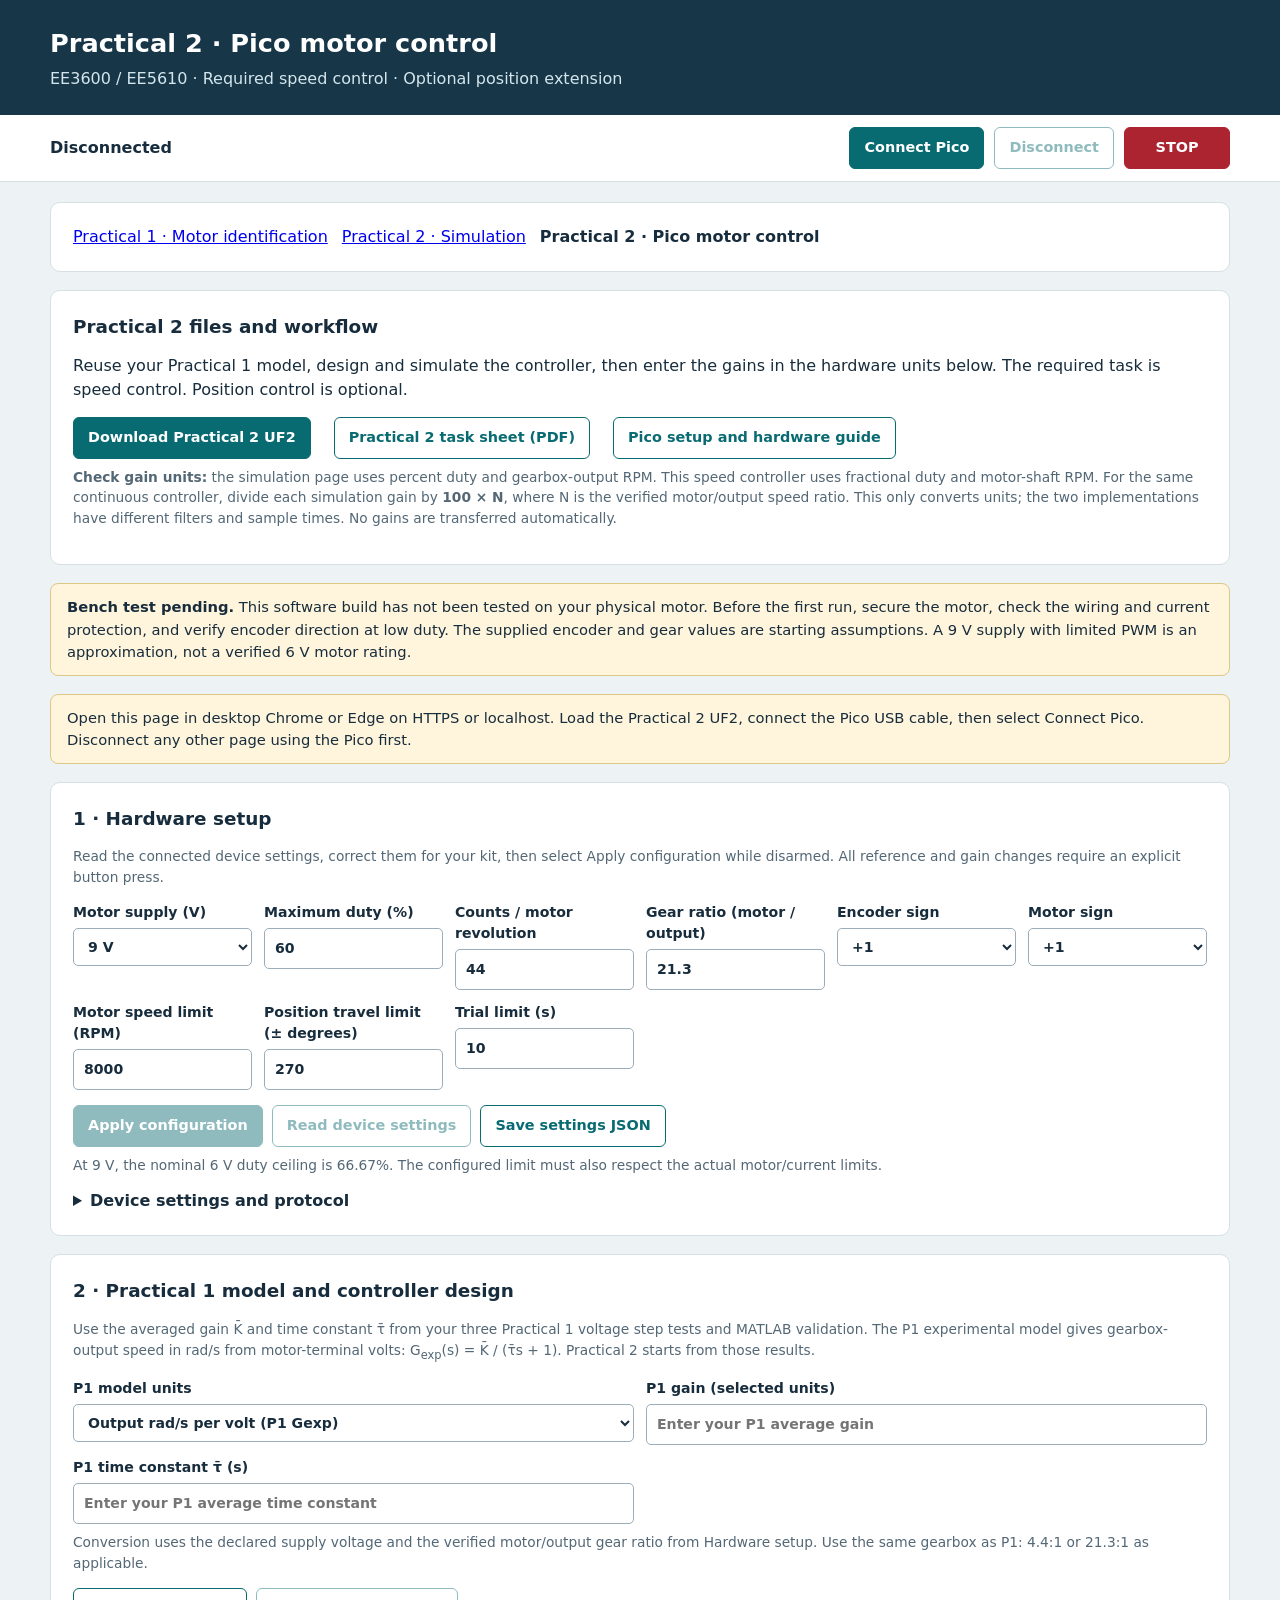
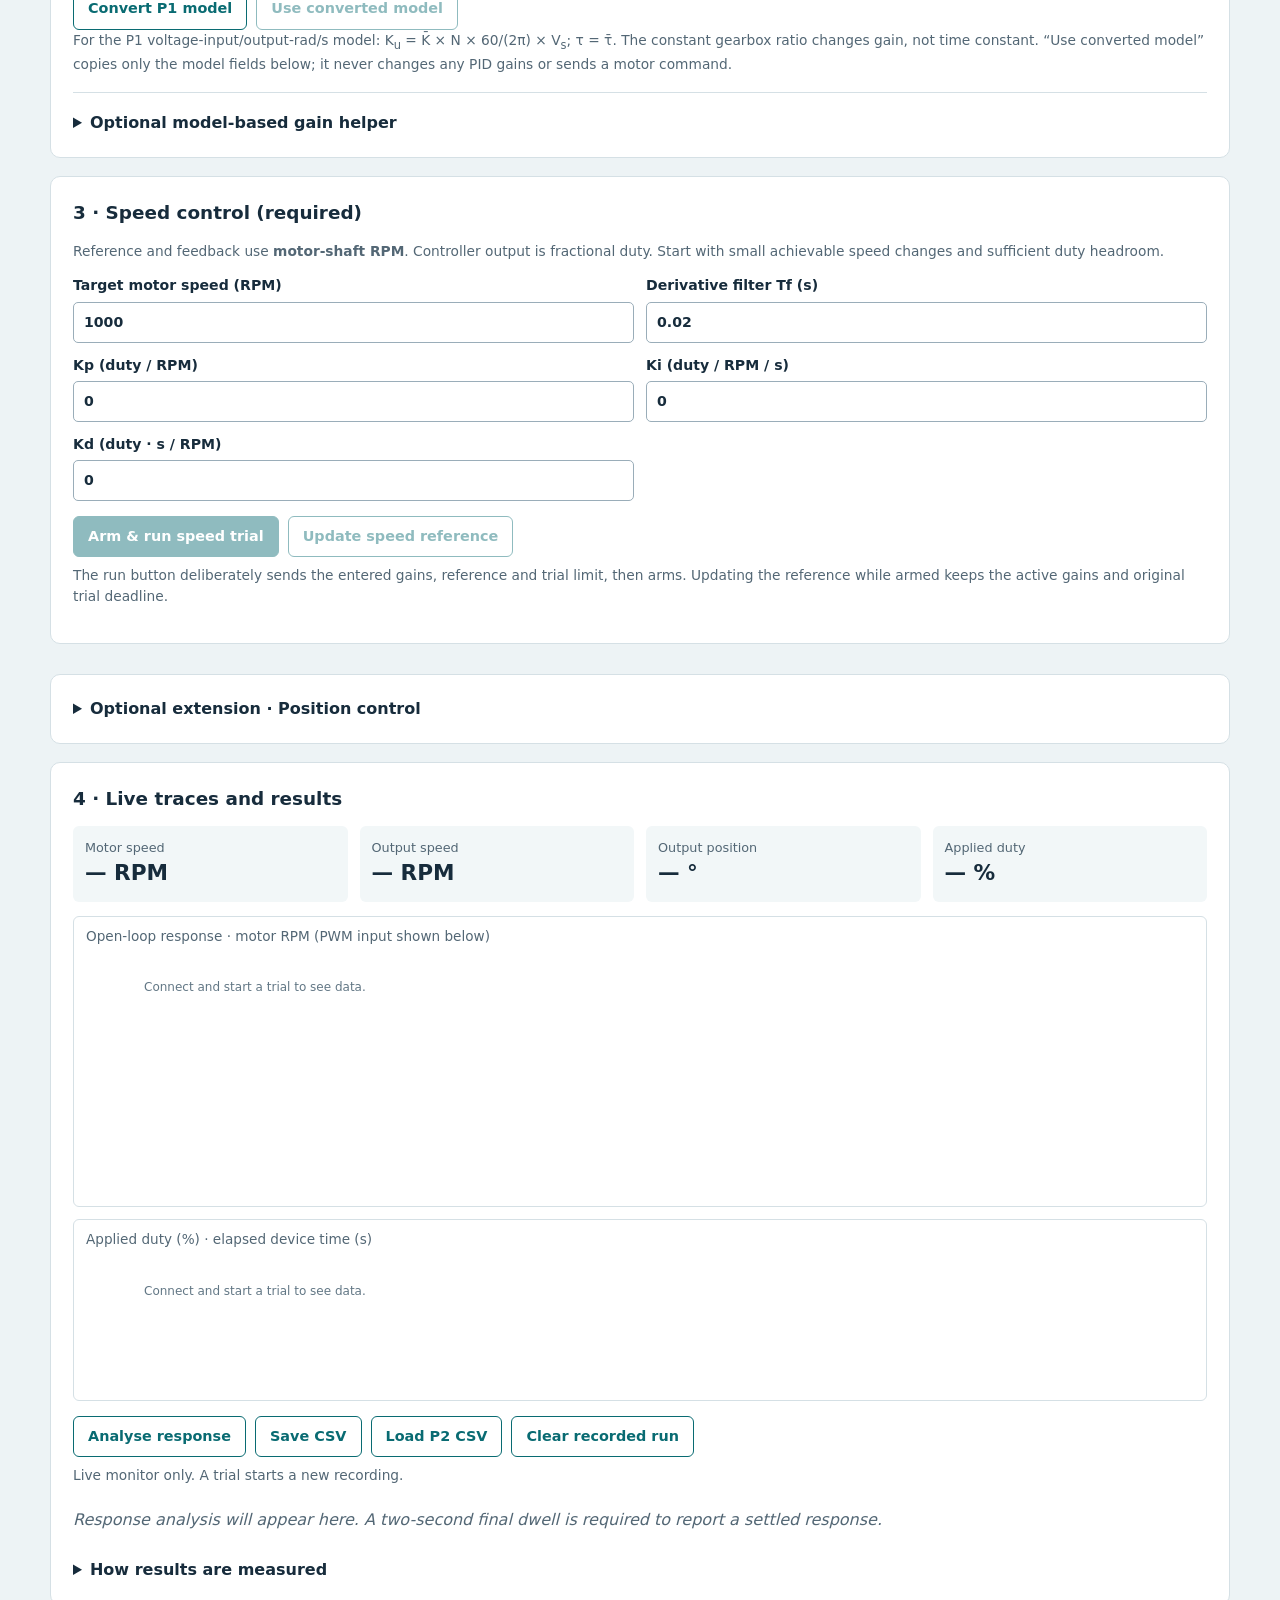
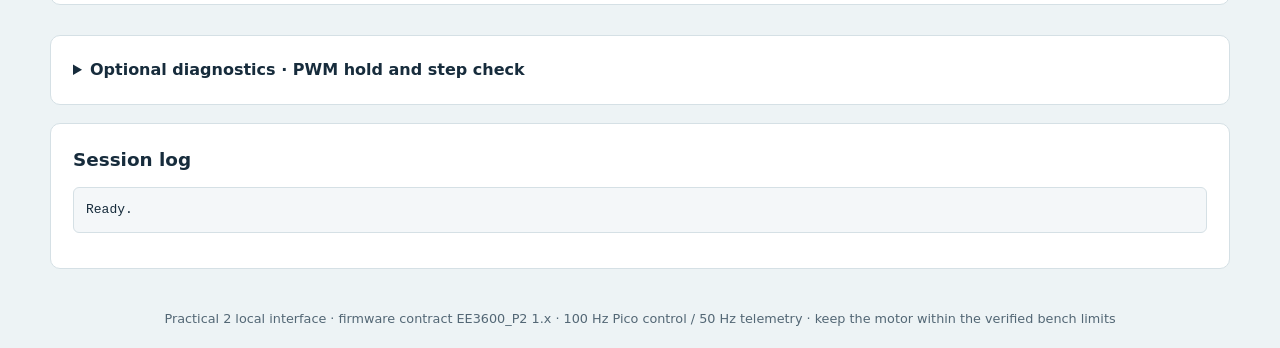
==== practical2-control.html @ 86188279 "Add existing Pico PID control workflow and update Practical 2 task sheet Reuse the supplied EE3600_P" ====
<!doctype html>
<html lang="en">
<head>
<meta charset="utf-8">
<meta name="viewport" content="width=device-width,initial-scale=1">
<title>EE3600 / EE5610 Practical 2 — Pico motor control</title>
<style>
:root{color-scheme:light;--ink:#172c3c;--muted:#536775;--line:#d5e0e5;--accent:#096b72;--bg:#edf3f5;--danger:#ad2431;--warn:#fff5dc}*{box-sizing:border-box}body{margin:0;background:var(--bg);color:var(--ink);font:16px/1.5 system-ui,-apple-system,Segoe UI,sans-serif}header{background:#173648;color:#fff;padding:24px max(20px,calc((100vw - 1180px)/2))}h1{font-size:1.6rem;margin:0 0 5px}h2{font-size:1.15rem;margin:0 0 14px}h3{font-size:1rem;margin:18px 0 10px}p{margin:8px 0 14px}.sub{color:#d4e6ed}.toolbar{position:sticky;top:0;z-index:5;background:#fff;border-bottom:1px solid var(--line);padding:12px max(20px,calc((100vw - 1180px)/2));display:flex;flex-wrap:wrap;align-items:center;gap:10px}.status{flex:1;min-width:190px;font-weight:700}.pill{display:inline-block;padding:3px 8px;border-radius:5px;background:#e6eef2;font-size:.8rem}.toolbar .pill{margin-left:8px}main{max-width:1220px;padding:20px;margin:auto}.notice{padding:12px 16px;background:var(--warn);border:1px solid #ddc786;border-radius:8px;margin-bottom:18px;font-size:.92rem}.grid{display:grid;grid-template-columns:1fr 1fr;gap:18px}.card{padding:22px;background:#fff;border:1px solid var(--line);border-radius:10px;min-width:0}.wide{grid-column:1/-1}.fields{display:grid;grid-template-columns:repeat(2,minmax(0,1fr));gap:12px}label{display:block;font-size:.88rem;font-weight:600}input,select{display:block;width:100%;margin-top:5px;padding:9px 10px;border:1px solid #9aadb9;border-radius:5px;font:inherit;color:inherit;background:#fff}input:focus,select:focus,button:focus-visible{outline:3px solid #77c3cf;outline-offset:2px}button,.buttonlink{border:1px solid var(--accent);border-radius:6px;background:var(--accent);color:#fff;font:600 .9rem/1.2 system-ui;padding:11px 14px;cursor:pointer}button.secondary,.buttonlink.secondary{color:var(--accent);background:#fff}.buttonlink{display:inline-block;text-decoration:none}.page-links{margin-bottom:18px}.page-links a{margin-right:14px}.optional-body{margin-top:16px}button.stop{background:var(--danger);border-color:var(--danger);min-width:106px}button:disabled{opacity:.45;cursor:not-allowed}.actions{display:flex;flex-wrap:wrap;gap:9px;margin-top:15px}.hint{font-size:.86rem;color:var(--muted)}.values{display:grid;grid-template-columns:repeat(4,1fr);gap:12px;margin-bottom:14px}.value{padding:12px;background:#f2f7f8;border-radius:6px;font-size:.8rem;color:var(--muted)}.value strong{display:block;font-size:1.35rem;color:var(--ink);font-variant-numeric:tabular-nums}.log{background:#f4f7f9;border:1px solid var(--line);padding:12px;border-radius:6px;white-space:pre-wrap;overflow-wrap:anywhere;font:13px/1.55 ui-monospace,SFMono-Regular,Consolas,monospace;max-height:180px;overflow:auto}.plot-wrap{background:#fff;border:1px solid var(--line);border-radius:6px;margin-top:12px}canvas{display:block;width:100%;height:260px}#dutyPlot{height:150px}.plot-label{padding:9px 12px 0;font-size:.85rem;color:var(--muted)}table{width:100%;border-collapse:collapse;font-size:.85rem}th,td{text-align:left;padding:8px;border-bottom:1px solid var(--line);vertical-align:top}.table-wrap{overflow-x:auto}output{display:block}.success{color:#176749}.error{color:var(--danger)}.empty{color:var(--muted);font-style:italic}details{margin-top:12px}summary{cursor:pointer;font-weight:600}.file-input{display:none}.divider{border-top:1px solid var(--line);margin:18px 0}.small{font-size:.8rem}footer{color:var(--muted);padding:20px;text-align:center;font-size:.8rem}@media(max-width:800px){.grid{grid-template-columns:1fr}.values{grid-template-columns:repeat(2,1fr)}.fields{grid-template-columns:1fr 1fr}.card{padding:17px}h1{font-size:1.3rem}.toolbar{padding:10px 15px}.status{width:100%;flex-basis:100%}main{padding:14px}}@media(max-width:430px){.fields{grid-template-columns:1fr}}
</style>
</head>
<body>
<header><h1>Practical 2 · Pico motor control</h1><div class="sub">EE3600 / EE5610 · Required speed control · Optional position extension</div></header>
<div class="toolbar"><div class="status" id="connectionStatus" role="status">Disconnected <span class="pill">Motor control runs on the Pico</span></div><button id="connectBtn">Connect Pico</button><button id="disconnectBtn" class="secondary" disabled>Disconnect</button><button id="stopBtn" class="stop" title="Stop the trial and disarm the motor">STOP</button></div>
<main>
<nav class="card page-links" aria-label="Practicals"><a href="index.html">Practical 1 · Motor identification</a><a href="practical2.html">Practical 2 · Simulation</a><strong aria-current="page">Practical 2 · Pico motor control</strong></nav>
<section class="card page-links"><h2>Practical 2 files and workflow</h2><p>Reuse your Practical 1 model, design and simulate the controller, then enter the gains in the hardware units below. The required task is speed control. Position control is optional.</p><div class="actions"><a class="buttonlink" href="firmware/EE3600_Practical_2_Pico.uf2" download>Download Practical 2 UF2</a><a class="buttonlink secondary" href="docs/EE3600_Practical_2.pdf">Practical 2 task sheet (PDF)</a><a class="buttonlink secondary" href="docs/practical2-hardware.md">Pico setup and hardware guide</a></div><p class="hint"><strong>Check gain units:</strong> the simulation page uses percent duty and gearbox-output RPM. This speed controller uses fractional duty and motor-shaft RPM. For the same continuous controller, divide each simulation gain by <strong>100 × N</strong>, where N is the verified motor/output speed ratio. This only converts units; the two implementations have different filters and sample times. No gains are transferred automatically.</p></section>
<div class="notice"><strong>Bench test pending.</strong> This software build has not been tested on your physical motor. Before the first run, secure the motor, check the wiring and current protection, and verify encoder direction at low duty. The supplied encoder and gear values are starting assumptions. A 9 V supply with limited PWM is an approximation, not a verified 6 V motor rating.</div>
<div id="message" role="status" aria-live="polite" class="notice">Open this page in desktop Chrome or Edge on HTTPS or localhost. Load the Practical 2 UF2, connect the Pico USB cable, then select Connect Pico. Disconnect any other page using the Pico first.</div>
<div class="grid">
<section class="card wide"><h2>1 · Hardware setup</h2><p class="hint">Read the connected device settings, correct them for your kit, then select Apply configuration while disarmed. All reference and gain changes require an explicit button press.</p><div class="fields" style="grid-template-columns:repeat(auto-fit,minmax(170px,1fr))">
<label>Motor supply (V)<select id="supply"><option value="9">9 V</option><option value="6">6 V</option></select></label>
<label>Maximum duty (%)<input id="limit" type="number" value="60" min="1" max="66.6667" step="0.1"></label>
<label>Counts / motor revolution<input id="cpr" type="number" value="44" min="1" step="1"></label>
<label>Gear ratio (motor / output)<input id="gear" type="number" value="21.3" min="1" step="0.01"></label>
<label>Encoder sign<select id="encsign"><option value="1">+1</option><option value="-1">-1</option></select></label>
<label>Motor sign<select id="motorsign"><option value="1">+1</option><option value="-1">-1</option></select></label>
<label>Motor speed limit (RPM)<input id="speedlimit" type="number" value="8000" min="1" step="100"></label>
<label>Position travel limit (± degrees)<input id="travel" type="number" value="270" min="1" step="1"></label>
<label>Trial limit (s)<input id="duration" type="number" value="10" min="0.2" max="60" step="0.1"></label>
</div><div class="actions"><button id="applyConfig" data-disarmed>Apply configuration</button><button id="readConfig" class="secondary" data-connected>Read device settings</button><button id="saveConfig" class="secondary">Save settings JSON</button></div><p class="hint" id="limitHint">At 9 V, the nominal 6 V duty ceiling is 66.67%. The initial limit is 60%.</p><details><summary>Device settings and protocol</summary><pre id="deviceInfo" class="log">No device connected.</pre></details></section>

<section class="card wide"><h2>2 · Practical 1 model and controller design</h2>
<p class="hint">Use the averaged gain K̄ and time constant τ̄ from your three Practical 1 voltage step tests and MATLAB validation. The P1 experimental model gives gearbox-output speed in rad/s from motor-terminal volts: G<sub>exp</sub>(s) = K̄ / (τ̄s + 1). Practical 2 starts from those results.</p>
<div class="fields">
<label>P1 model units<select id="p1Units"><option value="output_rad_s_per_v">Output rad/s per volt (P1 Gexp)</option><option value="motor_rpm_per_duty">Motor RPM per fractional duty (already converted)</option></select></label>
<label id="p1GainLabel">P1 gain (selected units)<input id="p1Gain" type="number" placeholder="Enter your P1 average gain" min="0" step="any"></label>
<label>P1 time constant τ̄ (s)<input id="p1Tau" type="number" placeholder="Enter your P1 average time constant" min="0" step="any"></label>
</div>
<p class="hint" id="p1Settings">Conversion uses the declared supply voltage and the verified motor/output gear ratio from Hardware setup. Use the same gearbox as P1: 4.4:1 or 21.3:1 as applicable.</p>
<div class="actions"><button id="convertP1" class="secondary">Convert P1 model</button><button id="useP1Model" class="secondary" disabled>Use converted model</button></div>
<output id="p1Conversion" class="hint">For the P1 voltage-input/output-rad/s model: K<sub>u</sub> = K̄ × N × 60/(2π) × V<sub>s</sub>; τ = τ̄. The constant gearbox ratio changes gain, not time constant. “Use converted model” copies only the model fields below; it never changes any PID gains or sends a motor command.</output>
<div class="divider"></div><details id="optionalDesign"><summary>Optional model-based gain helper</summary><div class="optional-body"><h3>Controller model and initial gains</h3><p class="hint">The controller model uses <strong>motor-shaft RPM per fractional duty</strong>: G(s) = K<sub>u</sub> / (τs + 1). Suggestions are calculated only; they never overwrite the controller gains.</p><div class="fields"><label>K<sub>u</sub> (motor RPM / duty)<input id="modelK" type="number" placeholder="Enter measured gain" min="0" step="any"></label><label>τ (seconds)<input id="modelTau" type="number" placeholder="Enter measured time constant" min="0" step="any"></label><label>Desired speed time constant Tc (s)<input id="lambda" type="number" value="0.5" min="0" step="0.01"></label><label>Position damping ζ<input id="zeta" type="number" value="0.8" min="0" max="2" step="0.05"></label><label>Position ω<sub>n</sub> (rad/s)<input id="wn" type="number" value="3" min="0" step="0.1"></label></div><div class="actions"><button id="suggestBtn" class="secondary">Calculate suggestions</button></div><output id="suggestions" class="hint">Speed PI: Kp = τ/(K<sub>u</sub>Tc), Ki = 1/(K<sub>u</sub>Tc), Kd = 0. Choose the desired time constant Tc from your response requirements. Position PD is an optional calculation using q = 6 / gear ratio. Validate suggested gains with the actual controller limits and sampling before increasing the reference.</output></div></details></section>

<section class="card wide"><h2>3 · Speed control (required)</h2><p class="hint">Reference and feedback use <strong>motor-shaft RPM</strong>. Controller output is fractional duty. Start with small achievable speed changes and sufficient duty headroom.</p><div class="fields"><label>Target motor speed (RPM)<input id="speedTarget" type="number" value="1000" step="100"></label><label>Derivative filter Tf (s)<input id="speedTf" type="number" value="0.02" min="0.001" step="0.001"></label><label>Kp (duty / RPM)<input id="speedKp" type="number" value="0" min="0" step="any"></label><label>Ki (duty / RPM / s)<input id="speedKi" type="number" value="0" min="0" step="any"></label><label>Kd (duty · s / RPM)<input id="speedKd" type="number" value="0" min="0" step="any"></label></div><div class="actions"><button id="runSpeed" data-disarmed>Arm &amp; run speed trial</button><button id="updateSpeed" class="secondary" disabled>Update speed reference</button></div><p class="hint">The run button deliberately sends the entered gains, reference and trial limit, then arms. Updating the reference while armed keeps the active gains and original trial deadline.</p></section>

<details class="card wide" id="optionalPosition"><summary>Optional extension · Position control</summary><div class="optional-body"><p class="hint">Complete the required speed task first. The live position targets here are platform guidance. Report them separately from the optional simulation criteria in the task sheet.</p><p class="hint">Position is <strong>gearbox-output degrees</strong>, relative to the stopped encoder zero. It is unwrapped: +180° is the stated absolute reference, not an automatic shortest-path move.</p><div class="fields"><label>Target output angle (degrees)<input id="positionTarget" type="number" value="90" step="1"></label><label>Derivative filter Tf (s)<input id="positionTf" type="number" value="0.02" min="0.001" step="0.001"></label><label>Kp (duty / degree)<input id="positionKp" type="number" value="0" min="0" step="any"></label><label>Ki (duty / degree / s)<input id="positionKi" type="number" value="0" min="0" step="any"></label><label>Kd (duty · s / degree)<input id="positionKd" type="number" value="0" min="0" step="any"></label></div><div class="actions"><button id="zeroBtn" class="secondary" data-disarmed>Zero position</button><button id="runPosition" data-disarmed>Arm &amp; run position trial</button><button id="updatePosition" class="secondary" disabled>Update position reference</button></div><p class="hint">Derivative acts on measured output angular velocity, in degrees/s. Motor-side encoder position cannot independently measure gearbox backlash or output slip. Zero only while stopped.</p></div></details>

<section class="card wide"><h2>4 · Live traces and results</h2><div class="values"><div class="value">Motor speed<strong id="motorValue">— RPM</strong></div><div class="value">Output speed<strong id="outputValue">— RPM</strong></div><div class="value">Output position<strong id="positionValue">— °</strong></div><div class="value">Applied duty<strong id="dutyValue">— %</strong></div></div><div class="plot-wrap"><div class="plot-label" id="responseLabel">Response · motor RPM</div><canvas id="responsePlot" aria-label="Time plot of measured response and commanded reference" role="img"></canvas></div><div class="plot-wrap"><div class="plot-label">Applied duty (%) · elapsed device time (s)</div><canvas id="dutyPlot" aria-label="Time plot of applied motor duty" role="img"></canvas></div><div class="actions"><button id="analyseResponse" class="secondary">Analyse response</button><button id="saveCsv" class="secondary">Save CSV</button><button id="loadCsv" class="secondary">Load P2 CSV</button><button id="clearData" class="secondary" data-disarmed>Clear recorded run</button><input type="file" id="csvFile" class="file-input" accept=".csv,text/csv"></div><p class="hint" id="runInfo">No recorded run. A new trial starts a new recording; save each run before starting another.</p><div id="metrics" class="table-wrap"><p class="empty">Response analysis will appear here. A two-second final dwell is required to report a settled response.</p></div><details><summary>How results are measured</summary><p class="hint">Overshoot is measured beyond the commanded target, divided by the commanded step size. Rise time is the 10–90% crossing interval. Settling uses a band around the commanded target and requires all later assessment samples to stay inside it for at least two seconds. The final two seconds supply mean absolute error, signed bias and variation. Missing, stale or insufficient data are not a pass. Speed bands use the larger of 2% of the step and two count/window quanta; position uses the larger of 2° and two output encoder counts, bθ = max(2°, 720/(CPR × N)). This gives 2° at N = 21.3 or about 3.72° at N = 4.4 when CPR = 44. The displayed band shows the resolution adjustment. Values are teaching metrics, not independently certified mechanical accuracy.</p></details></section>
<details class="card wide" id="optionalDiagnostics"><summary>Optional diagnostics · PWM hold and step check</summary><div style="margin-top:16px"><p class="hint">Use these controls only for a brief direction/driver check or to investigate a mismatch with your Practical 1 model. A complete identification campaign is not part of the normal Practical 2 sequence. Positive duty must produce positive speed.</p><div class="fields"><label>Hold duty (%)<input id="holdDuty" type="number" value="20" step="1"></label><label>Hold time (s)<input id="holdTime" type="number" value="3" min="0.2" max="60" step="0.1"></label></div><div class="actions"><button id="runHold" data-disarmed>Arm &amp; run PWM hold</button></div><div class="divider"></div><div class="fields"><label>Baseline duty (%)<input id="stepBase" type="number" value="20" step="1"></label><label>Step duty (%)<input id="stepFinal" type="number" value="40" step="1"></label><label>Baseline hold (s)<input id="baseTime" type="number" value="2" min="0.5" max="30" step="0.1"></label><label>After-step hold (s)<input id="stepTime" type="number" value="5" min="1" max="30" step="0.1"></label></div><div class="actions"><button id="runStep" data-disarmed>Arm &amp; run step test</button><button id="identifyBtn" class="secondary">Analyse step</button></div><output id="identification" class="hint">Analyse step provides an optional graphical check from a new P2 open-loop run or a P2-format CSV. Carry forward your completed Practical 1 model for the main controller-design tasks.</output></div></details>

<section class="card wide"><h2>Session log</h2><pre id="eventLog" class="log" aria-live="polite">Ready.</pre></section>
</div></main><footer>Practical 2 local interface · firmware contract EE3600_P2 1.x · 100 Hz Pico control / 50 Hz telemetry · keep the motor within the verified bench limits</footer>

<script id="p2-core">
'use strict';
(function(root){
  const MODES=['OPEN','SPEED','POSITION'];
  const number=(v,name='value')=>{if(v===null||v===undefined||String(v).trim()==='')throw Error(name+' is required.');const n=Number(v);if(!Number.isFinite(n))throw Error(name+' must be finite.');return n;};
  const range=(v,lo,hi,name)=>{const n=number(v,name);if(n<lo||n>hi)throw Error(name+' must be between '+lo+' and '+hi+'.');return n;};
  const mean=a=>a.reduce((s,x)=>s+x,0)/a.length;
  const sd=a=>Math.sqrt(mean(a.map(x=>(x-mean(a))**2)));
  function parseFrame(line){
    line=String(line).trim();if(!line)return null;
    const fields=line.split(','),type=fields[0];
    if(type==='CONFIG'){let value;try{value=JSON.parse(line.slice(7));}catch(e){throw Error('Invalid CONFIG JSON.');}if(!value||typeof value!=='object'||Array.isArray(value))throw Error('Invalid CONFIG object.');return{type,value};}
    if(type==='DATA'){
      if(fields.length!==15)throw Error('DATA requires exactly 15 fields.');
      const mode=fields[3]==='POS'?'POSITION':fields[3];
      if(!['DISARMED','ARMED','FAULT'].includes(fields[2])||!MODES.includes(mode))throw Error('Unknown DATA state or mode.');
      const ns=[1,4,5,6,7,8,9,10,11,12,13].map(i=>number(fields[i],'DATA field '+i));
      if(!Number.isSafeInteger(ns[0])||ns[0]<0||!Number.isSafeInteger(ns[5]))throw Error('Invalid timestamp or encoder count.');
      return{type,t_ms:ns[0],state:fields[2],mode,target:ns[1],n_motor_rpm:ns[2],n_output_rpm:ns[3],theta_output_deg:ns[4],count:ns[5],u_requested_pct:ns[6],u_applied_pct:ns[7],p_term_pct:ns[8],i_term_pct:ns[9],d_term_pct:ns[10],fault:fields[14]};
    }
    if(['INFO','CAPS','ACK','ERR','EVENT'].includes(type))return{type,fields:fields.slice(1),raw:line};
    return{type:'UNKNOWN',raw:line};
  }
  class DeviceClock{
    constructor(){this.last=null;this.offset=0;}
    add(t){range(t,0,Number.MAX_SAFE_INTEGER,'Device time');if(this.last!==null&&t<this.last){if(this.last<=4294967295&&this.last-t>2147483648)this.offset+=4294967296;else throw Error('Device timestamp reset or moved backwards.');}this.last=t;return this.offset+t;}
  }
  function validateConfig(c){
    const v=range(c.supply_v,3,10,'Supply voltage'),cap=Math.min(100,600/v);
    return{supply_v:v,duty_limit_pct:Math.min(cap,range(c.duty_limit_pct,1,cap+1e-4,'Duty limit')),cpr_motor:range(c.cpr_motor,1,100000,'Motor counts/revolution'),gear_ratio:range(c.gear_ratio,1,1000,'Gear ratio'),encoder_sign:[-1,1].includes(Number(c.encoder_sign))?Number(c.encoder_sign):(()=>{throw Error('Encoder sign must be +1 or -1.');})(),motor_sign:[-1,1].includes(Number(c.motor_sign))?Number(c.motor_sign):(()=>{throw Error('Motor sign must be +1 or -1.');})(),speed_limit_rpm:range(c.speed_limit_rpm,100,20000,'Speed limit'),travel_limit_deg:range(c.travel_limit_deg,10,720,'Travel limit'),duration_s:range(c.duration_s,0.2,60,'Trial duration')};
  }
  function gains(g){const a={kp:range(g.kp,0,10,'Kp'),ki:range(g.ki,0,100,'Ki'),kd:range(g.kd,0,10,'Kd'),tf:range(g.tf,0.001,1,'Tf')};if(a.kp===0&&a.ki===0)throw Error('Enter a nonzero Kp or Ki before a control trial.');return a;}
  function canArm(s){return Boolean(s.connected&&s.compatible&&s.state==='DISARMED'&&s.fresh&&!s.busy);}
  function convertP1Model(units,gain,tau,gear,supply){
    gain=number(gain,'P1 gain');tau=number(tau,'P1 time constant');
    if(gain<=0||tau<=0)throw Error('P1 gain and time constant must be positive.');
    if(units==='motor_rpm_per_duty')return{K:gain,tau,units,source_gain:gain,source_tau:tau,factor:1};
    if(units!=='output_rad_s_per_v')throw Error('Select the explicit P1 model units; do not guess a gain convention.');
    gear=range(gear,1,1000,'Gear ratio');supply=range(supply,3,10,'Declared supply voltage');
    const factor=gear*60/(2*Math.PI)*supply,K=gain*factor;
    if(!Number.isFinite(K))throw Error('Converted gain is not finite.');
    return{K,tau,units,source_gain:gain,source_tau:tau,gear_ratio:gear,supply_v:supply,factor};
  }
  function targets(mode,r0,r1,cpr,gear,windowMs=50){const quantum=60/(number(cpr)*number(windowMs)/1000);if(mode==='SPEED')return{band:Math.max(.02*Math.abs(r1-r0),2*quantum),mae:Math.max(.02*Math.abs(r1),2*quantum),rise:.5,settling:1,overshoot:5,speed_quantum:quantum};if(mode==='POSITION')return{band:Math.max(2,720/(number(cpr)*number(gear))),mae:Math.max(2,720/(number(cpr)*number(gear))),rise:.75,settling:1.5,overshoot:5,resolution_adjusted:720/(number(cpr)*number(gear))>2};throw Error('Control-mode targets required.');}
  function meetsTargets(m,t){return m.rise_s!==null&&m.settling_s!==null&&m.final_mae!==null&&m.overshoot_pct<=t.overshoot&&m.rise_s<=t.rise&&m.settling_s<=t.settling&&m.final_mae<=t.mae;}
  function analytic(K,tau,lambda,zeta,wn,gear){[K,tau,lambda,zeta,wn,gear].forEach(x=>{if(!Number.isFinite(x)||x<=0)throw Error('Model and design inputs must be positive and finite.');});const A=6*K/gear;return{speed:{kp:tau/(K*lambda),ki:1/(K*lambda),kd:0},position:{kp:tau*wn*wn/A,ki:0,kd:(2*zeta*wn*tau-1)/A},q:6/gear,lambdaWarning:lambda<tau};}
  function metrics(points,r0,r1,band,dwell=2,commandTime=null){
    r0=number(r0);r1=number(r1);band=number(band);dwell=number(dwell);const delta=r1-r0;if(!delta)throw Error('A nonzero reference step is required.');if(band<=0||dwell<0)throw Error('Invalid assessment band or dwell.');
    if(points.length<5)throw Error('Insufficient response samples.');
    points.forEach((p,i)=>{if(!Number.isFinite(p.t)||!Number.isFinite(p.y)||(i&&p.t<=points[i-1].t))throw Error('Nonfinite or non-increasing response data.');});
    const start=commandTime===null?points[0].t:number(commandTime,'Command time'),ps=points.map(p=>({t:p.t-start,y:p.y,z:(p.y-r0)/delta}));if(ps[0].t<-.001)throw Error('Assessment samples precede the command.');
    function crossing(level){if(ps[0].z>=level)return null;for(let i=1;i<ps.length;i++){if(ps[i-1].z<level&&ps[i].z>=level)return ps[i-1].t+(level-ps[i-1].z)*(ps[i].t-ps[i-1].t)/(ps[i].z-ps[i-1].z);}return null;}
    const t10=crossing(.1),t90=crossing(.9),overshoot=Math.max(0,...ps.map(p=>(p.y-r1)*Math.sign(delta)))*100/Math.abs(delta);
    let outside=-1;ps.forEach((p,i)=>{if(Math.abs(p.y-r1)>band)outside=i;});
    const candidate=outside+1<ps.length?ps[Math.max(0,outside+1)].t:null,last=ps.at(-1).t;
    const settling=candidate!==null&&last-candidate>=dwell?candidate:null;
    const tail=ps.filter(p=>p.t>=last-2),err=tail.map(p=>r1-p.y),tailLongEnough=last>=2;
    return{overshoot_pct:overshoot,rise_s:t10!==null&&t90!==null&&t90>=t10?t90-t10:null,settling_s:settling,final_mae:tailLongEnough?mean(err.map(Math.abs)):null,final_bias:tailLongEnough?mean(err):null,peak_to_peak:tailLongEnough?Math.max(...tail.map(p=>p.y))-Math.min(...tail.map(p=>p.y)):null,band,duration_s:last,t10,t90};
  }
  function slope(points){const mt=mean(points.map(p=>p.t)),my=mean(points.map(p=>p.y));const den=points.reduce((s,p)=>s+(p.t-mt)**2,0);return den?points.reduce((s,p)=>s+(p.t-mt)*(p.y-my),0)/den:0;}
  function identify(samples){
    const ss=samples.filter(x=>x.mode==='OPEN'&&x.state==='ARMED');if(ss.length<40)throw Error('Need a complete recorded open-loop step with baseline and steady tail.');
    for(let i=1;i<ss.length;i++)if(ss[i].t_unwrapped<=ss[i-1].t_unwrapped)throw Error('Step timestamps must increase.');
    const edges=[];for(let i=1;i<ss.length;i++)if(Math.abs(ss[i].target-ss[i-1].target)>.25)edges.push(i);
    if(edges.length!==1)throw Error('Analyse one open-loop step at a time: exactly one reference change is required.');
    const i=edges[0],pre=ss.slice(0,i),post=ss.slice(i),t0=post[0].t_unwrapped;
    if(pre.length<10||post.length<20||(pre.at(-1).t_unwrapped-pre[0].t_unwrapped)<500)throw Error('Baseline or post-step observation is too short.');
    const preTail=pre.filter(x=>x.t_unwrapped>=pre.at(-1).t_unwrapped-500),end=post.at(-1).t_unwrapped,tail=post.filter(x=>x.t_unwrapped>=end-750);
    const n0=mean(preTail.map(x=>x.n_motor_rpm)),n1=mean(tail.map(x=>x.n_motor_rpm)),u0=mean(preTail.map(x=>x.u_applied_pct))/100,u1=mean(tail.map(x=>x.u_applied_pct))/100,dn=n1-n0,du=u1-u0;
    if(Math.abs(du)<.02||Math.abs(dn)<Math.max(20,5*sd(tail.map(x=>x.n_motor_rpm))))throw Error('The speed change is too small relative to noise, or applied duty did not change sufficiently.');
    if(dn/du<=0)throw Error('Non-positive plant gain: check motor/encoder signs before tuning.');
    if(sd(preTail.map(x=>x.n_motor_rpm))>.1*Math.abs(dn))throw Error('The pre-step speed is not sufficiently steady.');
    const tailSlope=slope(tail.map(x=>({t:(x.t_unwrapped-t0)/1000,y:x.n_motor_rpm}))),duration=(end-t0)/1000;
    if(Math.abs(tailSlope)*duration>.1*Math.abs(dn)||sd(tail.map(x=>x.n_motor_rpm))>.1*Math.abs(dn))throw Error('The final speed is not sufficiently steady. Use a longer hold or a better-resolved step.');
    let tau=null;const level=.6321205588;for(let j=1;j<post.length;j++){const a=(post[j-1].n_motor_rpm-n0)/dn,b=(post[j].n_motor_rpm-n0)/dn;if(a<level&&b>=level){tau=((post[j-1].t_unwrapped-t0)+(level-a)*(post[j].t_unwrapped-post[j-1].t_unwrapped)/(b-a))/1000;break;}}
    if(tau===null||tau<=.02||duration<5*tau)throw Error('The 63.2% crossing is unresolved, or the hold is shorter than five estimated time constants.');
    const inputSettled=post.find(x=>Math.abs(x.u_applied_pct/100-u1)<=.05*Math.abs(du));
    if(!inputSettled||(inputSettled.t_unwrapped-t0)/1000>Math.max(.04,.1*tau))throw Error('Applied duty was ramped or limited. An ideal-step estimate is not appropriate; fit the recorded input offline.');
    return{K:dn/du,tau,n0,n1,u0,u1,t0,duration,source:'63.2% graphical estimate; includes encoder estimator dynamics'};
  }
  const CSV_COLUMNS=['run_id','host_received_iso','t_ms','t_unwrapped','state','mode','target','n_motor_rpm','n_output_rpm','theta_output_deg','count','u_requested_pct','u_applied_pct','p_term_pct','i_term_pct','d_term_pct','fault'];
  const quote=x=>{const s=String(x??'');return /[",\r\n]/.test(s)?'"'+s.replace(/"/g,'""')+'"':s;};
  function toCSV(samples,metadata={}){return '# EE3600 Practical 2; device time in ms; duty in percent; motor speed in RPM; output position in degrees\n# metadata='+JSON.stringify(metadata)+'\n'+CSV_COLUMNS.join(',')+'\n'+samples.map(s=>CSV_COLUMNS.map(k=>quote(s[k])).join(',')).join('\n')+'\n';}
  function splitCSV(line){const out=[];let q=false,v='';for(let i=0;i<line.length;i++){const c=line[i];if(c==='"'){if(q&&line[i+1]==='"'){v+='"';i++;}else q=!q;}else if(c===','&&!q){out.push(v);v='';}else v+=c;}if(q)throw Error('Unclosed CSV quote.');out.push(v);return out;}
  function fromCSV(text){if(text.length>20*1024*1024)throw Error('CSV is larger than 20 MB.');const lines=text.replace(/^\uFEFF/,'').split(/\r?\n/);let metadata={},header=null;const samples=[];for(const line of lines){if(!line.trim())continue;if(line.startsWith('# metadata=')){try{metadata=JSON.parse(line.slice(11));}catch(e){throw Error('Invalid metadata JSON in CSV.');}continue;}if(line.startsWith('#'))continue;const f=splitCSV(line);if(!header){header=f;for(const key of CSV_COLUMNS.filter(x=>!['run_id','host_received_iso','t_unwrapped'].includes(x)))if(!header.includes(key))throw Error('Missing CSV column: '+key);continue;}if(f.length!==header.length)throw Error('CSV row width differs from the header.');const o=Object.fromEntries(header.map((h,i)=>[h,f[i]]));const frame=parseFrame(['DATA',o.t_ms,o.state,o.mode,o.target,o.n_motor_rpm,o.n_output_rpm,o.theta_output_deg,o.count,o.u_requested_pct,o.u_applied_pct,o.p_term_pct,o.i_term_pct,o.d_term_pct,o.fault].join(','));samples.push({...o,...frame});}if(!samples.length)throw Error('CSV contains no data.');const clock=new DeviceClock();samples.forEach(s=>{s.t_unwrapped=clock.add(s.t_ms);});return{samples,metadata};}
  root.Practical2Core={number,range,parseFrame,DeviceClock,validateConfig,gains,canArm,convertP1Model,targets,meetsTargets,analytic,metrics,identify,toCSV,fromCSV,mean,sd};
})(typeof globalThis!=='undefined'?globalThis:this);
</script>

<script id="p2-app">
'use strict';
(()=>{
const C=Practical2Core,$=id=>document.getElementById(id),state={port:null,reader:null,writer:null,connected:false,compatible:false,info:null,caps:null,config:null,latest:null,lastReceive:0,deviceState:'DISARMED',mode:'OPEN',clock:new C.DeviceClock(),history:[],samples:[],run:null,pending:null,writeChain:Promise.resolve(),heartbeat:null,monitor:null,busy:false,operation:0,readToken:0,plotDirty:true,parseFailures:0,armAttempted:false,p1Conversion:null,modelProvenance:null};
const configMap={supply_v:'supply',duty_limit_pct:'limit',cpr_motor:'cpr',gear_ratio:'gear',encoder_sign:'encsign',motor_sign:'motorsign',speed_limit_rpm:'speedlimit',travel_limit_deg:'travel',duration_s:'duration'};
const esc=s=>String(s).replace(/[&<>"']/g,c=>({'&':'&amp;','<':'&lt;','>':'&gt;','"':'&quot;',"'":'&#39;'}[c]));
const fmt=(v,n=3)=>v===null||v===undefined||!Number.isFinite(v)?'Not measured':Number(v).toPrecision(n);
function log(s){const el=$('eventLog');el.textContent=(el.textContent+'\n'+new Date().toLocaleTimeString()+'  '+s).split('\n').slice(-100).join('\n');el.scrollTop=el.scrollHeight;}
function message(s,error=false){$('message').textContent=s;$('message').style.borderColor=error?'#c03c45':'#ddc786';if(error)log(s);}
function readConfigInputs(){return C.validateConfig(Object.fromEntries(Object.entries(configMap).map(([key,id])=>[key,$(id).value])));}
function gainInputs(prefix){return C.gains({kp:$(prefix+'Kp').value,ki:$(prefix+'Ki').value,kd:$(prefix+'Kd').value,tf:$(prefix+'Tf').value});}
function p1Source(){const active=state.connected&&state.config;return{units:$('p1Units').value,gain:$('p1Gain').value,tau:$('p1Tau').value,gear:active?state.config.gear_ratio:$('gear').value,supply:active?state.config.supply_v:$('supply').value,settings_source:active?'active device settings':'entered setup values (device not connected)'};}
function invalidateP1Conversion(){state.p1Conversion=null;$('useP1Model').disabled=true;}
function convertP1(){try{const source=p1Source(),model=C.convertP1Model(source.units,source.gain,source.tau,source.gear,source.supply);state.p1Conversion={source,model,fingerprint:JSON.stringify(source)};$('useP1Model').disabled=false;$('p1Conversion').textContent='Converted controller model: K_u = '+fmt(model.K,7)+' motor RPM / fractional duty; τ = '+fmt(model.tau,6)+' s (unchanged). '+(source.units==='output_rad_s_per_v'?'Using N = '+source.gear+' and V_s = '+source.supply+' V from '+source.settings_source+'. The voltage-to-PWM scaling assumes V_motor ≈ V_s × duty; verify the prediction during control trials.':'The supplied model is already in controller units; gain and time constant are unchanged. It must correspond to the present motor setup and supply.')+' Select Use converted model to copy model fields only. No PID gains or motor settings have changed.';return true;}catch(e){invalidateP1Conversion();message(e.message,true);return false;}}
function useP1Model(){try{if(!state.p1Conversion)throw Error('Convert the P1 model first.');if(JSON.stringify(p1Source())!==state.p1Conversion.fingerprint){invalidateP1Conversion();throw Error('The P1 inputs or supply/gear settings changed. Convert the model again before using it.');}const {source,model}=state.p1Conversion;$('modelK').value=model.K;$('modelTau').value=model.tau;state.modelProvenance={source:'Practical 1 carry-forward',input:source,converted:model,copied_at:new Date().toISOString()};message('P1 model copied into K_u and τ. Controller gains are unchanged; calculate or enter your chosen gains separately.');log('P1 model carried forward locally; no firmware command sent.');}catch(e){message(e.message,true);}}
function updateCompatibility(){const caps=Object.fromEntries((state.caps||[]).filter(s=>s.includes('=')).map(s=>s.split('=')));state.compatible=Boolean(state.info?.[0]==='EE3600_P2'&&/^1\./.test(state.info?.[1]||'')&&['SPEED_PID','POSITION_PID','STREAM_CONTROL','ARM_REQUIRED','GAINS_DUTY_FRACTION'].every(k=>caps[k]==='1'));}
function limitHint(){const v=Number($('supply').value),cap=Math.min(100,600/v);$('limit').max=cap.toFixed(6);$('limitHint').textContent='At '+v+' V, the nominal 6 V duty ceiling is '+cap.toFixed(2)+'%. The configured limit must also respect the actual motor/current limits.';}
function refresh(){
 const fresh=Date.now()-state.lastReceive<700;
 $('connectionStatus').textContent=state.connected?(state.compatible?(state.deviceState+(fresh?'':' · telemetry stale')):'Connected · checking firmware'):'Disconnected';
 $('connectBtn').disabled=state.connected||state.busy;$('disconnectBtn').disabled=!state.connected;
 const ready=C.canArm({connected:state.connected,compatible:state.compatible,state:state.deviceState,fresh,busy:state.busy});
 document.querySelectorAll('[data-disarmed]').forEach(b=>b.disabled=!ready);
 document.querySelectorAll('[data-connected]').forEach(b=>b.disabled=!state.connected||state.busy);
 $('updateSpeed').disabled=!(state.connected&&state.compatible&&state.deviceState==='ARMED'&&state.mode==='SPEED'&&!state.busy);
 $('updatePosition').disabled=!(state.connected&&state.compatible&&state.deviceState==='ARMED'&&state.mode==='POSITION'&&!state.busy);
 // Data clearing is a local operation and is available without hardware.
 $('clearData').disabled=state.deviceState==='ARMED'||state.busy;
 $('deviceInfo').textContent=JSON.stringify({identity:state.info,capabilities:state.caps,settings:state.config},null,2);
}
function raw(line){if(!state.writer) return Promise.reject(Error('Pico is not connected.'));if(/[\r\n]/.test(line))return Promise.reject(Error('Invalid command framing.'));const data=new TextEncoder().encode(line+'\n');const writer=state.writer;state.writeChain=state.writeChain.catch(()=>{}).then(()=>writer.write(data));return state.writeChain;}
function ack(command,timeout=1800){if(state.pending)return Promise.reject(Error('Another command is waiting for acknowledgement.'));return new Promise((resolve,reject)=>{const name=command.split(',')[0];const timer=setTimeout(()=>{if(state.pending?.timer===timer)state.pending=null;reject(Error('No acknowledgement for '+name+'.'));},timeout);state.pending={name,resolve,reject,timer};raw(command).catch(e=>{clearTimeout(timer);if(state.pending?.timer===timer)state.pending=null;reject(e);});});}
function cancelPending(reason){if(state.pending){clearTimeout(state.pending.timer);state.pending.reject(Error(reason));state.pending=null;}}
async function stop(reason='STOP selected'){
 state.operation++;cancelPending('Trial stopped.');state.busy=false;state.armAttempted=false;
 if(state.run&&!state.run.completed){state.run.completed=true;state.run.finish_reason=reason;}
 if(state.writer){try{await raw('STOP');log(reason+'; STOP sent.');}catch(e){log('STOP write failed. Cancelling heartbeat and disconnecting so the firmware timeout can disarm.');clearInterval(state.heartbeat);state.heartbeat=null;await disconnect(false);}}
 else log(reason+'; no device connected.');
 // Do not assert a physical stop until device state confirms it.
 message(state.connected?'Stop requested. Check that the device reports DISARMED; the shaft can coast.':'No device is connected.');refresh();
}
function received(line){let frame;try{frame=C.parseFrame(line);}catch(e){state.parseFailures++;log('Rejected frame: '+e.message);if(state.deviceState==='ARMED')void stop('Invalid telemetry');return;}if(!frame)return;
 if(frame.type==='ACK'||frame.type==='ERR'){
  const p=state.pending;if(p&&frame.fields[0]===p.name){clearTimeout(p.timer);state.pending=null;frame.type==='ACK'?p.resolve(frame):p.reject(Error(frame.fields.join(': ')));}
  if(frame.type==='ERR')log('Device rejected '+frame.fields.join(': '));return;
 }
 if(frame.type==='INFO'){if(frame.fields[0]==='EE3600_P2'){state.info=frame.fields;updateCompatibility();}log(frame.raw);refresh();return;}
 if(frame.type==='CAPS'){state.caps=frame.fields;updateCompatibility();refresh();return;}
 if(frame.type==='CONFIG'){
  state.config=frame.value;if(frame.value.state)state.deviceState=frame.value.state;if(frame.value.mode)state.mode=frame.value.mode;
  if(!state.run||state.run.completed){for(const [key,id]of Object.entries(configMap))if(frame.value[key]!==undefined)$(id).value=frame.value[key];for(const [key,prefix]of [['pidspeed','speed'],['pidpos','position']])if(frame.value[key])for(const [k,suffix]of [['kp','Kp'],['ki','Ki'],['kd','Kd'],['tf','Tf']])if(frame.value[key][k]!==undefined)$(prefix+suffix).value=frame.value[key][k];}
  limitHint();refresh();return;
 }
 if(frame.type==='EVENT'){
  log(frame.raw);if(state.run&&!state.run.completed){const rawTime=Number(frame.fields[1]);if(Number.isFinite(rawTime)){let eventTime=state.clock.offset+rawTime;if(state.clock.last!==null&&rawTime<state.clock.last&&state.clock.last-rawTime>2147483648)eventTime+=4294967296;if(frame.fields[0]==='ARMED')state.run.arm_time=eventTime;if(frame.fields[0]==='REFERENCE'&&Number.isFinite(Number(frame.fields[2])))state.run.reference_events.push({t_ms:rawTime,t_unwrapped:eventTime,value:Number(frame.fields[2])});}}
  return;
 }
 if(frame.type==='UNKNOWN'){if(/^DATA2,/.test(frame.raw)){message('Legacy Practical 1 telemetry detected. This page requires the matching Practical 2 firmware and STREAM,P2.',true);}return;}
 if(frame.type!=='DATA')return;
 try{frame.t_unwrapped=state.clock.add(frame.t_ms);}catch(e){void stop(e.message);state.clock=new C.DeviceClock();state.compatible=false;return;}
 frame.host_received_iso=new Date().toISOString();frame.run_id=state.run?.id||'';state.lastReceive=Date.now();state.latest=frame;const previous=state.deviceState;state.deviceState=frame.state;state.mode=frame.mode;
 state.history.push(frame);if(state.history.length>500)state.history.shift();
 if(state.run&&!state.run.completed){state.samples.push(frame);if(state.samples.length>10000){void stop('Recording sample limit reached');}if(frame.state==='ARMED'&&state.run.arm_time===null)state.run.arm_time=frame.t_unwrapped;if(previous==='ARMED'&&frame.state!=='ARMED'){state.run.completed=true;state.run.finish_reason=frame.state==='FAULT'?'Firmware fault: '+frame.fault:'Device disarmed / trial complete';state.operation++;log(state.run.finish_reason);message(state.run.finish_reason+'. Save CSV before the next run.',frame.state==='FAULT');}}
 $('motorValue').textContent=frame.n_motor_rpm.toFixed(1)+' RPM';$('outputValue').textContent=frame.n_output_rpm.toFixed(2)+' RPM';$('positionValue').textContent=frame.theta_output_deg.toFixed(2)+' °';$('dutyValue').textContent=frame.u_applied_pct.toFixed(1)+' %';
 if(frame.state==='FAULT'&&previous!=='FAULT')message('Firmware fault: '+frame.fault+'. Select STOP, diagnose the cause, then prepare a new trial.',true);
 state.plotDirty=true;refresh();
}
async function readLoop(token){const decoder=new TextDecoder();let buffer='';try{while(state.connected&&state.reader&&token===state.readToken){const {value,done}=await state.reader.read();if(done)break;buffer+=decoder.decode(value,{stream:true});if(buffer.length>32768)throw Error('Serial frame buffer overflow.');let end;while((end=buffer.indexOf('\n'))>=0){const line=buffer.slice(0,end);buffer=buffer.slice(end+1);received(line);}}}catch(e){if(state.connected)message('Serial connection lost: '+e.message,true);}finally{if(token===state.readToken&&state.connected)void disconnect(false);}}
async function connect(){if(!('serial'in navigator)){message('Web Serial is unavailable. Use current desktop Chrome or Edge. If local-file access is blocked, serve this folder on localhost.',true);return;}state.busy=true;refresh();try{
 const port=await navigator.serial.requestPort();await port.open({baudRate:115200});state.port=port;state.writer=port.writable.getWriter();state.reader=port.readable.getReader();state.connected=true;state.compatible=false;state.info=null;state.caps=null;state.config=null;state.clock=new C.DeviceClock();state.lastReceive=0;state.writeChain=Promise.resolve();state.deviceState='DISARMED';state.readToken++;void readLoop(state.readToken);
 state.heartbeat=setInterval(()=>{if(state.connected)raw('PING').catch(e=>{message('Heartbeat write failed: '+e.message,true);void disconnect(false);});},200);
 await ack('STOP');await raw('PING');await ack('HELLO');await ack('STREAM,P2');await ack('STATUS');
 if(!state.compatible)throw Error('Firmware identity is not EE3600_P2 1.x. Remain disarmed and install the matching UF2.');
 message('Pico connected. Check the actual settings and encoder direction. Calibration values remain assumptions until verified.');log('Connected; no automatic arming.');
 }catch(e){message(e.name==='NotFoundError'?'No serial port selected.':e.message,true);}finally{state.busy=false;refresh();}}
async function disconnect(sendStop=true){if(!state.port)return;state.operation++;cancelPending('Disconnected.');if(sendStop&&state.writer){try{await raw('STOP');}catch(e){}}
 clearInterval(state.heartbeat);state.heartbeat=null;state.connected=false;state.compatible=false;state.busy=false;state.armAttempted=false;state.readToken++;if(state.run&&!state.run.completed){state.run.completed=true;state.run.finish_reason='Disconnected';}
 const reader=state.reader,writer=state.writer,port=state.port;state.reader=null;state.writer=null;state.port=null;
 try{await reader?.cancel();}catch(e){}try{reader?.releaseLock();}catch(e){}try{await state.writeChain;}catch(e){}try{writer?.releaseLock();}catch(e){}try{await port?.close();}catch(e){}
 state.deviceState='DISARMED';message('Disconnected. Reconnect and explicitly arm a new trial to resume.');log('Serial port released.');refresh();}
async function guarded(fn){if(state.busy)return;state.busy=true;refresh();try{await fn();}catch(e){message(e.message,true);if(state.connected&&(state.deviceState==='ARMED'||state.armAttempted))await stop('Operation failed');}finally{state.busy=false;refresh();}}
function assertReady(){if(!C.canArm({connected:state.connected,compatible:state.compatible,state:state.deviceState,fresh:Date.now()-state.lastReceive<700,busy:false}))throw Error('Connect matching firmware and wait for fresh DISARMED telemetry.');if(!state.config)throw Error('Read device configuration before a trial.');}
async function applyConfig(){assertReady();const c=readConfigInputs();for(const [cmd,key]of [['SUPPLY','supply_v'],['LIMIT','duty_limit_pct'],['CPR','cpr_motor'],['GEAR','gear_ratio'],['ENCSIGN','encoder_sign'],['MOTORSIGN','motor_sign'],['SPEEDLIMIT','speed_limit_rpm'],['TRAVEL','travel_limit_deg'],['DURATION','duration_s']])await ack(cmd+','+c[key]);await ack('STATUS');state.history=[];message('Configuration applied and read back. Wait for a fresh stopped baseline, and verify calibration physically before closed-loop testing.');}
function activeConfig(){if(!state.config)throw Error('No active configuration.');return C.validateConfig(state.config);}
function getBaseline(mode){const recent=state.history.filter(s=>s.t_unwrapped>=state.latest.t_unwrapped-400);if(recent.length<8)throw Error('Wait for a stable baseline before starting.');if(recent.some(s=>Math.abs(s.n_motor_rpm)>20))throw Error('Wait for the motor to stop before starting or zeroing.');return{reference:mode==='POSITION'?C.mean(recent.map(s=>s.theta_output_deg)):0,measured:mode==='POSITION'?C.mean(recent.map(s=>s.theta_output_deg)):C.mean(recent.map(s=>s.n_motor_rpm)),samples:recent.length};}
function startRecord(kind,mode,baseline,g){state.run={id:'P2-'+new Date().toISOString().replace(/[:.]/g,'-'),kind,mode,created:new Date().toISOString(),config:JSON.parse(JSON.stringify(state.config)),gains:g||null,baseline,arm_time:null,reference_events:[],completed:false,firmware:state.info,metrics:null};state.samples=[];$('metrics').innerHTML='<p class="empty">Recording a new trial.</p>';state.plotDirty=true;}
async function startTrial(kind){assertReady();const cfg=activeConfig();const generation=++state.operation;let mode='OPEN',target,duration,g=null;
 if(kind==='hold'){target=C.range($('holdDuty').value,-cfg.duty_limit_pct,cfg.duty_limit_pct,'PWM duty');duration=C.range($('holdTime').value,.2,60,'Hold duration');}
 else if(kind==='step'){target=C.range($('stepBase').value,-cfg.duty_limit_pct,cfg.duty_limit_pct,'Baseline duty');const final=C.range($('stepFinal').value,-cfg.duty_limit_pct,cfg.duty_limit_pct,'Step duty');if(Math.abs(final-target)<2)throw Error('Use at least a two-percentage-point PWM change.');const base=C.range($('baseTime').value,.5,30,'Baseline hold'),after=C.range($('stepTime').value,1,30,'After-step hold');duration=base+after+.5;if(duration>60)throw Error('Total step duration must be at most 59.5 seconds.');}
 else{mode=kind==='speed'?'SPEED':'POSITION';g=gainInputs(kind==='speed'?'speed':'position');target=C.range($(kind==='speed'?'speedTarget':'positionTarget').value,-(mode==='SPEED'?cfg.speed_limit_rpm:cfg.travel_limit_deg),mode==='SPEED'?cfg.speed_limit_rpm:cfg.travel_limit_deg,'Reference');duration=C.range($('duration').value,.2,60,'Trial duration');}
 const baseline=getBaseline(mode);if(mode==='POSITION'&&Math.abs(target-baseline.reference)<.01)throw Error('Choose a position target different from the present position.');
 startRecord(kind,mode,baseline,g);const command=mode==='OPEN'?'PWM':mode==='SPEED'?'SPEED':'TARGET';
 const sequence=['MODE,'+mode,'DURATION,'+duration];if(g)sequence.push((mode==='SPEED'?'PIDSPEED':'PIDPOS')+','+[g.kp,g.ki,g.kd,g.tf].join(','));sequence.push(command+','+target);
 for(const item of sequence){if(generation!==state.operation)throw Error('Trial preparation cancelled.');await ack(item);}
 if(generation!==state.operation)throw Error('Trial preparation cancelled.');await ack('STATUS');state.run.config=JSON.parse(JSON.stringify(state.config));await raw('PING');if(generation!==state.operation)throw Error('Trial preparation cancelled.');state.armAttempted=true;await ack('ARM');state.armAttempted=false;log('Armed '+kind+' trial, limit '+duration+' s.');message('Trial running. STOP disarms immediately; the shaft may coast.');
 if(kind==='step'){const base=Number($('baseTime').value),final=Number($('stepFinal').value),after=Number($('stepTime').value);void automatedStep(base,final,after,generation);}
}
async function untilDeviceSeconds(seconds,generation,startMs=null){const begun=Date.now();while(generation===state.operation&&state.connected){if(Date.now()-state.lastReceive>700)throw Error('Telemetry stale during step experiment.');const t=startMs??state.run?.arm_time;if(t!==null&&t!==undefined&&state.latest&&state.latest.t_unwrapped-t>=seconds*1000)return;if(Date.now()-begun>(seconds+3)*1000)throw Error('Step-stage deadline exceeded.');await new Promise(r=>setTimeout(r,25));}throw Error('Step experiment stopped.');}
async function automatedStep(base,final,after,generation){try{await untilDeviceSeconds(base,generation);if(generation!==state.operation)return;await ack('PWM,'+final);const changedAt=state.latest.t_unwrapped;log('PWM step requested: '+final+'%. Actual input is recorded in telemetry.');await untilDeviceSeconds(after,generation,changedAt);if(generation===state.operation)await stop('Step experiment complete');}catch(e){if(generation===state.operation){message(e.message,true);await stop('Step experiment interrupted');}}}
function download(name,text,type){const url=URL.createObjectURL(new Blob([text],{type})),a=document.createElement('a');a.href=url;a.download=name;a.click();setTimeout(()=>URL.revokeObjectURL(url),1000);}
function identify(){try{const result=C.identify(state.samples);$('identification').textContent='Graphical estimate: K_u = '+fmt(result.K,5)+' motor RPM / fractional duty; τ = '+fmt(result.tau,4)+' s. '+result.source+'. Copy these values into the model fields only after reviewing the trace. This is not a validated fitted model.';log('Calculated 63.2% graphical estimate. No gains changed.');}catch(e){$('identification').textContent=e.message;message(e.message,true);}}
function suggestions(){try{const result=C.analytic(C.number($('modelK').value,'K_u'),C.number($('modelTau').value,'τ'),C.number($('lambda').value,'Desired time constant Tc'),C.number($('zeta').value,'ζ'),C.number($('wn').value,'ω_n'),C.number(p1Source().gear,'Gear ratio'));
 $('suggestions').innerHTML='<p><strong>Speed PI:</strong> Kp = '+fmt(result.speed.kp,6)+', Ki = '+fmt(result.speed.ki,6)+', Kd = 0.</p>'+(result.position.kd<0?'<p class="error">Position design returns a negative Kd. Choose another feasible target or analyse a slower P-only design; do not clip the value and claim the requested poles.</p>':'<p><strong>Position PD:</strong> Kp = '+fmt(result.position.kp,6)+', Ki = 0, Kd = '+fmt(result.position.kd,6)+'.</p>')+'<p class="hint">q = '+fmt(result.q,5)+' output degrees/s per motor RPM. '+(result.lambdaWarning?'Tc is shorter than the plant time constant τ: check the actuator demand and robustness. ':'')+'These are nominal starting gains. The filtered, discrete, limited controller must be evaluated separately. Gain fields have not changed.</p>';
 }catch(e){message(e.message,true);}}
function analyse(){try{
 if(!state.run||!state.samples.length)throw Error('Record or load a controller run first.');
 if(!state.run.completed)throw Error('Finish the trial before analysing its response.');
 if(state.samples.some(s=>s.fault&&s.fault!=='NONE')||/fault|disconnect|stale|invalid|interrupted/i.test(state.run.finish_reason||''))throw Error('This run ended with a fault or incomplete communication. Preserve the CSV and diagnose it; it cannot pass the response assessment.');
 const mode=state.run.mode||state.samples.find(s=>s.state==='ARMED')?.mode;
 if(!['SPEED','POSITION'].includes(mode))throw Error('Use Analyse step in Optional diagnostics for an open-loop P2 run.');
 const rows=state.samples.filter(s=>s.state==='ARMED'&&s.mode===mode);if(rows.length<10)throw Error('Insufficient armed samples.');
 const cfg=state.run.config||state.config;if(!cfg)throw Error('Calibration metadata is required to set a measurement floor.');
 const segments=[];let start=0;for(let i=1;i<=rows.length;i++)if(i===rows.length||rows[i].target!==rows[i-1].target){segments.push(rows.slice(start,i));start=i;}
 let r0=state.run.baseline?.reference;if(!Number.isFinite(r0))throw Error('The CSV lacks a measured baseline reference. Re-record with this interface.');const results=[];
 for(const [index,part]of segments.entries()){
  const r1=part[0].target,delta=Math.abs(r1-r0),target=C.targets(mode,r0,r1,cfg.cpr_motor,cfg.gear_ratio,cfg.speed_window_ms||50),band=target.band;
  const valueKey=mode==='SPEED'?'n_motor_rpm':'theta_output_deg';let result;
  try{
   if(!delta)throw Error('No reference step.');
   const pre=index?segments[index-1].slice(-10).map(s=>s[valueKey]):[state.run.baseline.measured];
   if(pre.some(y=>!Number.isFinite(y)||Math.abs(y-r0)>band))throw Error('Initial baseline is outside its assessment band.');
   const gaps=part.slice(1).map((s,i)=>s.t_unwrapped-part[i].t_unwrapped);if(Math.max(...gaps)>100)throw Error('Telemetry gap greater than 100 ms; response metrics are insufficient.');
   const event=(state.run.reference_events||[]).filter(e=>e.value===r1&&e.t_unwrapped<=part[0].t_unwrapped&&e.t_unwrapped>=part[0].t_unwrapped-100).at(-1);
   const commandMs=index===0?(state.run.arm_time??part[0].t_unwrapped):(event?.t_unwrapped??part[0].t_unwrapped);
   result=C.metrics(part.map(s=>({t:s.t_unwrapped/1000,y:s[valueKey]})),r0,r1,band,2,commandMs/1000);
   const saturated=part.filter(s=>Math.abs(s.u_applied_pct)>=Number(cfg.duty_limit_pct)-.05).length/part.length;
   result={...result,saturation_fraction:saturated,step:[r0,r1],targets:target,nominal_target_met:C.meetsTargets(result,target),timing_source:index===0&&state.run.arm_time!==null?'device arm event':event?'device reference event':'first changed sample'};
  }catch(e){result={step:[r0,r1],error:e.message};}
  results.push(result);r0=r1;
 }
 state.run.metrics=results;
 $('metrics').innerHTML='<table><thead><tr><th>Step</th><th>Overshoot</th><th>10–90% rise</th><th>Settling</th><th>Final MAE / bias</th><th>Band / variation</th><th>Saturation</th><th>Provisional targets</th></tr></thead><tbody>'+results.map(r=>'<tr><td>'+r.step.map(v=>fmt(v,5)).join(' → ')+'</td>'+(r.error?'<td colspan="7">'+esc(r.error)+'</td>':'<td>'+fmt(r.overshoot_pct,4)+'%</td><td>'+(r.rise_s===null?'Not resolved':fmt(r.rise_s,4)+' s')+'</td><td>'+(r.settling_s===null?'Not settled / insufficient dwell':fmt(r.settling_s,4)+' s')+'</td><td>'+fmt(r.final_mae,4)+' / '+fmt(r.final_bias,4)+'</td><td>±'+fmt(r.band,4)+' / '+fmt(r.peak_to_peak,4)+' p–p</td><td>'+fmt(r.saturation_fraction*100,3)+'%</td><td>'+(r.nominal_target_met?'Numerical targets met':'Not met / insufficient')+'</td>')+'</tr>').join('')+'</tbody></table><p class="hint">Units: '+(mode==='SPEED'?'motor RPM':'output degrees')+'. Proposed hardware targets: overshoot ≤5%; rise ≤'+(mode==='SPEED'?'0.50':'0.75')+' s; settling ≤'+(mode==='SPEED'?'1.00':'1.50')+' s. '+(mode==='SPEED'?'Speed measurement floor = two quanta = '+fmt(2*60/(Number(cfg.cpr_motor)*(Number(cfg.speed_window_ms||50)/1000)),4)+' motor RPM; final MAE limit = max(2% of target, that floor).':'Position band and final MAE limit = max(2°, two output counts) = '+fmt(Math.max(2,720/(Number(cfg.cpr_motor)*Number(cfg.gear_ratio))),4)+' degrees. This is a resolution-based assessment band; independent mechanical accuracy still needs checking.')+' Timing uses device command events where available, 50 Hz samples, and a ≤10 ms command-to-control-tick delay. These comparisons do not certify the hardware or turn an incomplete trace into a successful test.</p>';
 log('Response metrics calculated against commanded targets and provisional limits.');
 }catch(e){message(e.message,true);}}
function plot(canvas,series,colors,label){const rect=canvas.getBoundingClientRect(),dpr=window.devicePixelRatio||1,w=Math.max(200,Math.round(rect.width)),h=Math.round(rect.height);if(canvas.width!==w*dpr||canvas.height!==h*dpr){canvas.width=w*dpr;canvas.height=h*dpr;}const ctx=canvas.getContext('2d');ctx.setTransform(dpr,0,0,dpr,0,0);ctx.clearRect(0,0,w,h);const left=70,right=18,top=18,bottom=32;ctx.font='12px system-ui';if(!series[0]?.length){ctx.fillStyle='#627785';ctx.fillText('Connect and start a trial to see data.',left,45);return;}const points=series.flat(),xmin=points[0].x,xmax=Math.max(xmin+1,...points.map(p=>p.x));let ymin=Math.min(0,...points.map(p=>p.y)),ymax=Math.max(0,...points.map(p=>p.y));if(ymax-ymin<1){ymax+=1;ymin-=1;}const pad=(ymax-ymin)*.08;ymax+=pad;ymin-=pad;const xx=x=>left+(x-xmin)/(xmax-xmin)*(w-left-right),yy=y=>h-bottom-(y-ymin)/(ymax-ymin)*(h-top-bottom);ctx.lineWidth=1;
 for(let k=0;k<=4;k++){const y=ymin+(ymax-ymin)*k/4;ctx.strokeStyle='#e4ebef';ctx.beginPath();ctx.moveTo(left,yy(y));ctx.lineTo(w-right,yy(y));ctx.stroke();ctx.fillStyle='#536775';ctx.textAlign='right';ctx.fillText(Math.abs(y)>999?y.toFixed(0):y.toFixed(1),left-8,yy(y)+4);const x=xmin+(xmax-xmin)*k/4;ctx.textAlign='center';ctx.fillText(x.toFixed(1),xx(x),h-9);}
 series.forEach((s,i)=>{ctx.strokeStyle=colors[i];ctx.lineWidth=i?1.7:2;ctx.setLineDash(i?[5,4]:[]);ctx.beginPath();s.forEach((p,j)=>j?ctx.lineTo(xx(p.x),yy(p.y)):ctx.moveTo(xx(p.x),yy(p.y)));ctx.stroke();});ctx.setLineDash([]);ctx.textAlign='left';ctx.fillStyle=colors[0];ctx.fillText(label,left+8,top+7);if(series.length>1){ctx.fillStyle=colors[1];ctx.fillText('Reference',left+130,top+7);}}
function redraw(){if(state.plotDirty){state.plotDirty=false;const data=state.samples.length?state.samples:state.history;const shown=data.slice(-4000),t0=shown[0]?.t_unwrapped||0,mode=state.run?.mode||state.mode;const speed=mode!=='POSITION',key=speed?'n_motor_rpm':'theta_output_deg';const response=shown.map(s=>({x:(s.t_unwrapped-t0)/1000,y:s[key]})),ref=shown.map(s=>({x:(s.t_unwrapped-t0)/1000,y:s.target}));plot($('responsePlot'),mode==='OPEN'?[response]:[response,ref],['#08787f','#c46b15'],speed?'Measured RPM':'Measured angle');plot($('dutyPlot'),[shown.map(s=>({x:(s.t_unwrapped-t0)/1000,y:s.u_applied_pct}))],['#5265a0'],'Applied duty');$('responseLabel').textContent=mode==='OPEN'?'Open-loop response · motor RPM (PWM input shown below)':speed?'Speed response · motor RPM · measured teal / reference orange':'Position response · output degrees · measured teal / reference orange';$('runInfo').textContent=state.run?state.run.id+' · '+state.samples.length+' samples · '+(state.run.completed?'finished: '+(state.run.finish_reason||'loaded'):'recording'):'Live monitor only. A trial starts a new recording.';}requestAnimationFrame(redraw);}
const on=(id,fn)=>$(id).addEventListener('click',()=>void fn());
on('connectBtn',connect);on('disconnectBtn',()=>disconnect());on('stopBtn',()=>stop());on('applyConfig',()=>guarded(applyConfig));on('readConfig',()=>guarded(()=>ack('STATUS')));
on('runHold',()=>guarded(()=>startTrial('hold')));on('runStep',()=>guarded(()=>startTrial('step')));on('runSpeed',()=>guarded(()=>startTrial('speed')));on('runPosition',()=>guarded(()=>startTrial('position')));
on('zeroBtn',()=>guarded(async()=>{assertReady();getBaseline('POSITION');await ack('ZERO');state.history=[];message('Encoder-relative output position zeroed. Wait for fresh stopped samples before the next trial. This is not mechanical homing.');}));
on('updateSpeed',()=>guarded(async()=>{const cfg=activeConfig(),target=C.range($('speedTarget').value,-cfg.speed_limit_rpm,cfg.speed_limit_rpm,'Speed reference');await ack('SPEED,'+target);log('Speed reference updated to '+target+' motor RPM.');}));
on('updatePosition',()=>guarded(async()=>{const cfg=activeConfig(),target=C.range($('positionTarget').value,-cfg.travel_limit_deg,cfg.travel_limit_deg,'Position reference');await ack('TARGET,'+target);log('Position reference updated to '+target+' output degrees.');}));
on('convertP1',convertP1);on('useP1Model',useP1Model);on('identifyBtn',identify);on('suggestBtn',suggestions);on('analyseResponse',analyse);
on('saveCsv',()=>{if(!state.samples.length){message('No samples to save.',true);return;}download((state.run?.id||'P2-recording')+'.csv',C.toCSV(state.samples,state.run||{}),'text/csv');});
on('saveConfig',()=>{try{download('Practical2-settings.json',JSON.stringify({active_device:state.config,entered:readConfigInputs(),firmware:state.info,calibration_warning:'Values must be verified on the actual kit.'},null,2),'application/json');}catch(e){message(e.message,true);}});
on('loadCsv',()=>{if(state.deviceState==='ARMED'){message('Disarm before loading a file.',true);return;}$('csvFile').click();});
$('csvFile').addEventListener('change',async event=>{try{const f=event.target.files[0];if(!f)return;if(state.deviceState==='ARMED')throw Error('Disarm before loading CSV.');const imported=C.fromCSV(await f.text());state.samples=imported.samples;state.run={...imported.metadata,id:imported.metadata.id||f.name,mode:imported.metadata.mode||imported.samples.find(s=>s.state==='ARMED')?.mode,completed:true,finish_reason:'CSV loaded; no hardware run'};state.plotDirty=true;$('metrics').innerHTML='<p class="empty">Imported P2 recorded data. Select Analyse response, or Analyse step in Optional diagnostics.</p>';message('P2 CSV loaded for analysis. P1 model results are entered manually above; no motor command was sent.');}catch(e){message(e.message,true);}finally{event.target.value='';}});
on('clearData',()=>{if(state.deviceState==='ARMED')return;state.samples=[];state.run=null;state.plotDirty=true;$('metrics').innerHTML='<p class="empty">Recorded run cleared.</p>';});
$('supply').addEventListener('change',()=>{limitHint();invalidateP1Conversion();});['p1Units','p1Gain','p1Tau','gear'].forEach(id=>$(id).addEventListener('change',invalidateP1Conversion));window.addEventListener('resize',()=>state.plotDirty=true);window.addEventListener('beforeunload',event=>{if(state.deviceState==='ARMED'){void raw('STOP').catch(()=>{});event.preventDefault();event.returnValue='';}});
state.monitor=setInterval(()=>{if(state.connected&&state.deviceState==='ARMED'&&Date.now()-state.lastReceive>700)void stop('Telemetry stale');refresh();},250);
limitHint();refresh();redraw();
})();
</script>
</body>
</html>
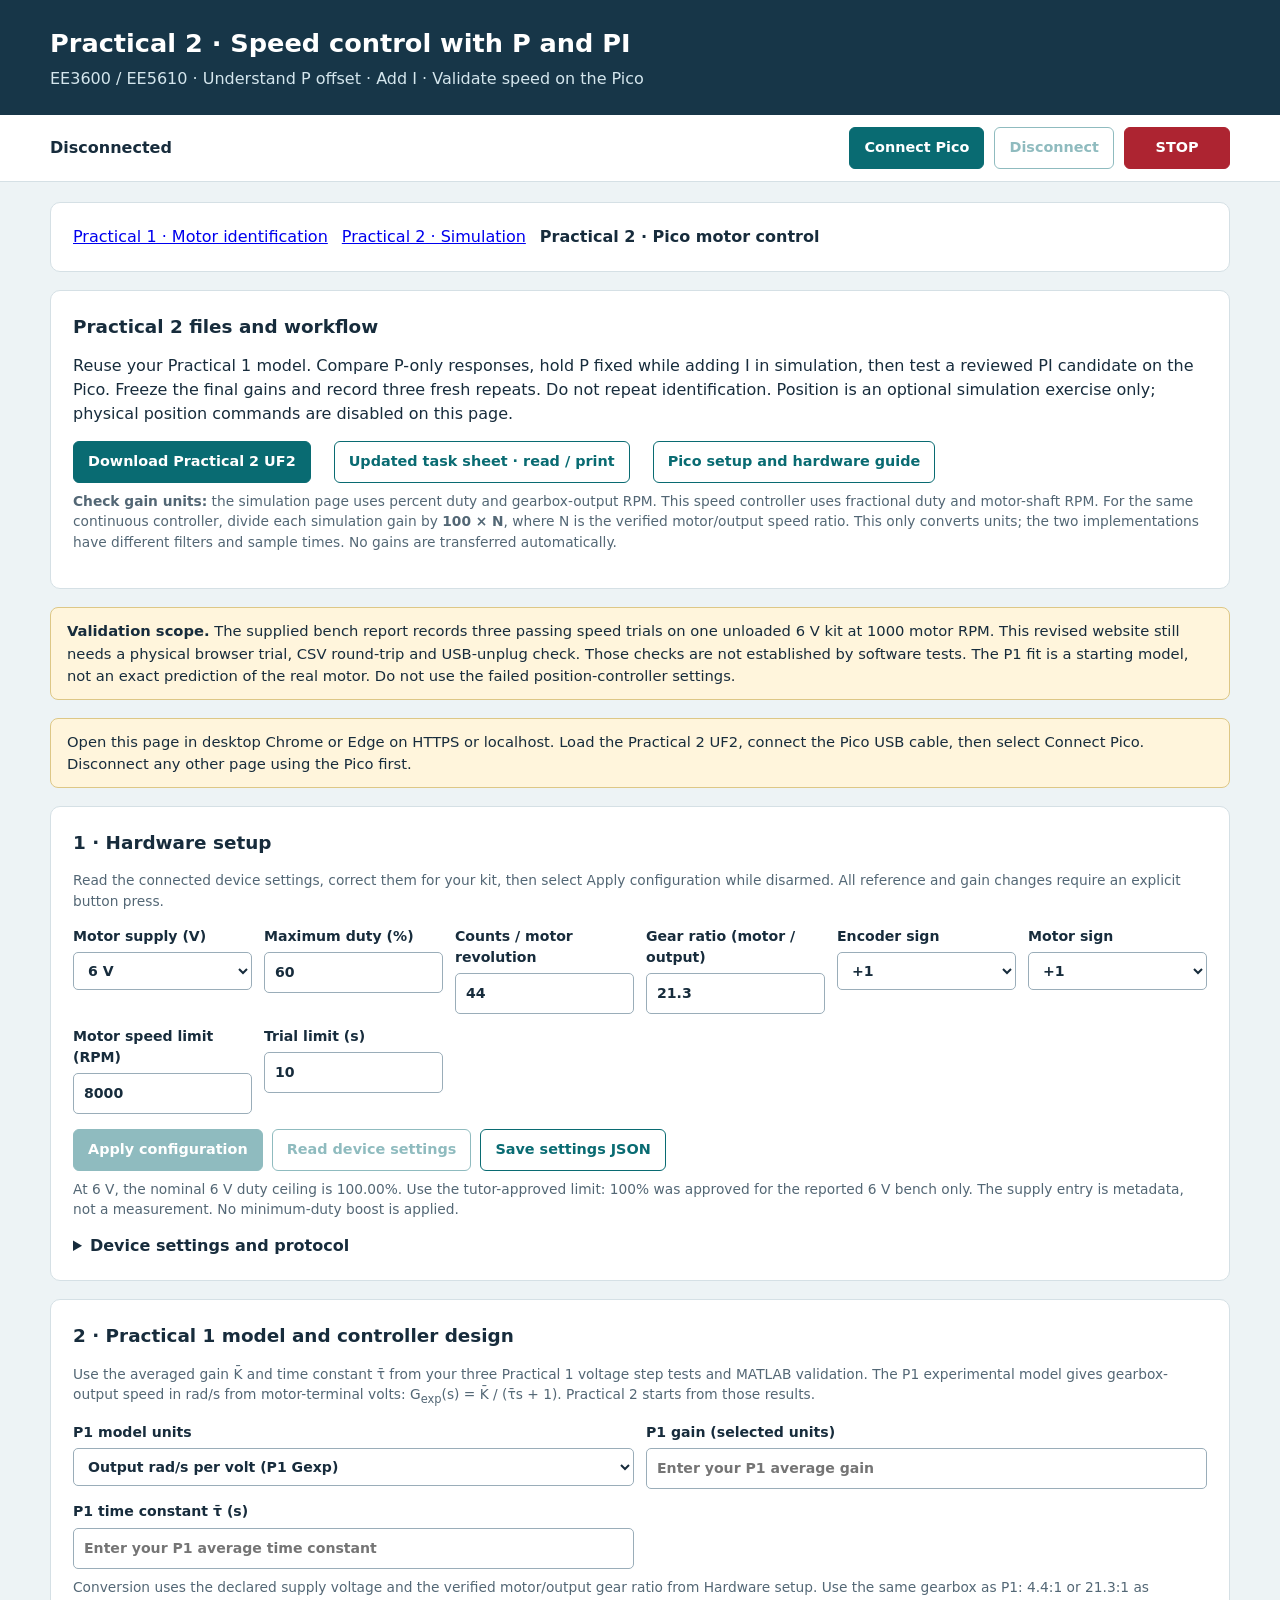
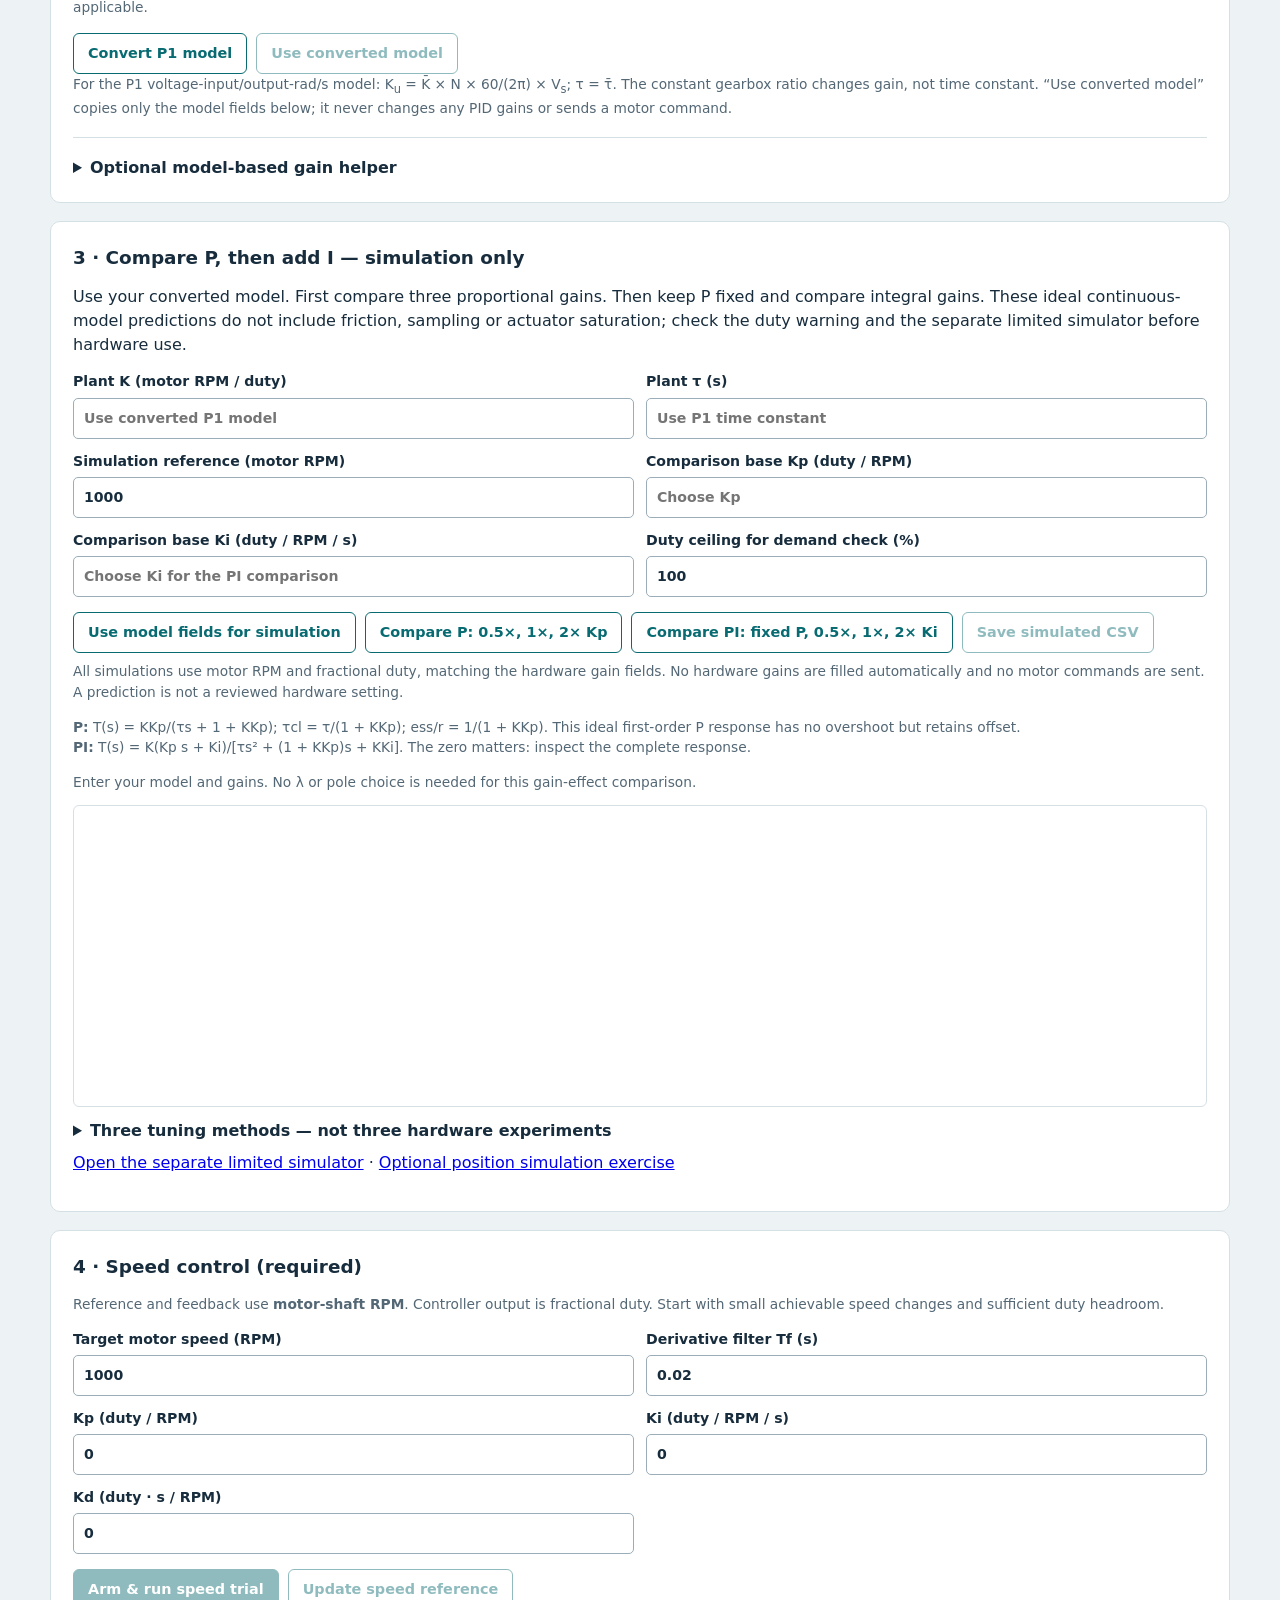
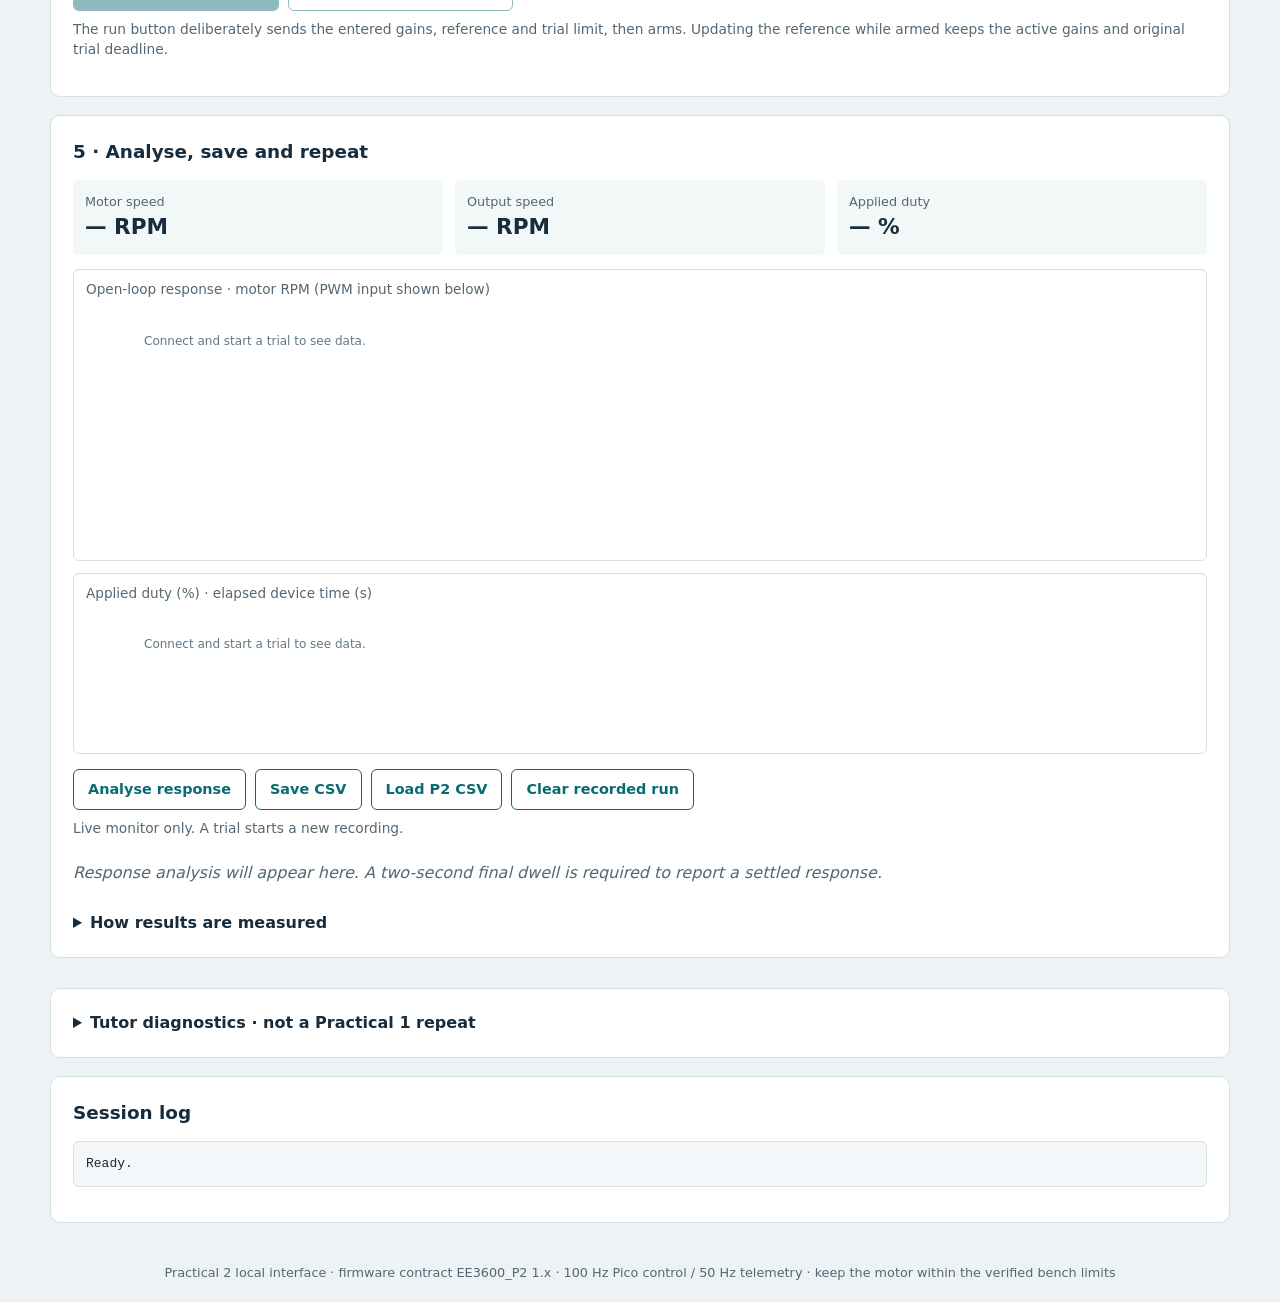
==== commit d7ef6a87: "Apply verified P/PI speed website and preserve browser test evidence" ====
--- a/practical2-control.html
+++ b/practical2-control.html
@@ -3,31 +3,33 @@
 <head>
 <meta charset="utf-8">
 <meta name="viewport" content="width=device-width,initial-scale=1">
-<title>EE3600 / EE5610 Practical 2 — Pico motor control</title>
+<title>EE3600 / EE5610 Practical 2 — P and PI speed control</title>
+<!-- P2-P-PI-SPEED-2026-10-26 -->
 <style>
 :root{color-scheme:light;--ink:#172c3c;--muted:#536775;--line:#d5e0e5;--accent:#096b72;--bg:#edf3f5;--danger:#ad2431;--warn:#fff5dc}*{box-sizing:border-box}body{margin:0;background:var(--bg);color:var(--ink);font:16px/1.5 system-ui,-apple-system,Segoe UI,sans-serif}header{background:#173648;color:#fff;padding:24px max(20px,calc((100vw - 1180px)/2))}h1{font-size:1.6rem;margin:0 0 5px}h2{font-size:1.15rem;margin:0 0 14px}h3{font-size:1rem;margin:18px 0 10px}p{margin:8px 0 14px}.sub{color:#d4e6ed}.toolbar{position:sticky;top:0;z-index:5;background:#fff;border-bottom:1px solid var(--line);padding:12px max(20px,calc((100vw - 1180px)/2));display:flex;flex-wrap:wrap;align-items:center;gap:10px}.status{flex:1;min-width:190px;font-weight:700}.pill{display:inline-block;padding:3px 8px;border-radius:5px;background:#e6eef2;font-size:.8rem}.toolbar .pill{margin-left:8px}main{max-width:1220px;padding:20px;margin:auto}.notice{padding:12px 16px;background:var(--warn);border:1px solid #ddc786;border-radius:8px;margin-bottom:18px;font-size:.92rem}.grid{display:grid;grid-template-columns:1fr 1fr;gap:18px}.card{padding:22px;background:#fff;border:1px solid var(--line);border-radius:10px;min-width:0}.wide{grid-column:1/-1}.fields{display:grid;grid-template-columns:repeat(2,minmax(0,1fr));gap:12px}label{display:block;font-size:.88rem;font-weight:600}input,select{display:block;width:100%;margin-top:5px;padding:9px 10px;border:1px solid #9aadb9;border-radius:5px;font:inherit;color:inherit;background:#fff}input:focus,select:focus,button:focus-visible{outline:3px solid #77c3cf;outline-offset:2px}button,.buttonlink{border:1px solid var(--accent);border-radius:6px;background:var(--accent);color:#fff;font:600 .9rem/1.2 system-ui;padding:11px 14px;cursor:pointer}button.secondary,.buttonlink.secondary{color:var(--accent);background:#fff}.buttonlink{display:inline-block;text-decoration:none}.page-links{margin-bottom:18px}.page-links a{margin-right:14px}.optional-body{margin-top:16px}button.stop{background:var(--danger);border-color:var(--danger);min-width:106px}button:disabled{opacity:.45;cursor:not-allowed}.actions{display:flex;flex-wrap:wrap;gap:9px;margin-top:15px}.hint{font-size:.86rem;color:var(--muted)}.values{display:grid;grid-template-columns:repeat(4,1fr);gap:12px;margin-bottom:14px}.value{padding:12px;background:#f2f7f8;border-radius:6px;font-size:.8rem;color:var(--muted)}.value strong{display:block;font-size:1.35rem;color:var(--ink);font-variant-numeric:tabular-nums}.log{background:#f4f7f9;border:1px solid var(--line);padding:12px;border-radius:6px;white-space:pre-wrap;overflow-wrap:anywhere;font:13px/1.55 ui-monospace,SFMono-Regular,Consolas,monospace;max-height:180px;overflow:auto}.plot-wrap{background:#fff;border:1px solid var(--line);border-radius:6px;margin-top:12px}canvas{display:block;width:100%;height:260px}#dutyPlot{height:150px}.plot-label{padding:9px 12px 0;font-size:.85rem;color:var(--muted)}table{width:100%;border-collapse:collapse;font-size:.85rem}th,td{text-align:left;padding:8px;border-bottom:1px solid var(--line);vertical-align:top}.table-wrap{overflow-x:auto}output{display:block}.success{color:#176749}.error{color:var(--danger)}.empty{color:var(--muted);font-style:italic}details{margin-top:12px}summary{cursor:pointer;font-weight:600}.file-input{display:none}.divider{border-top:1px solid var(--line);margin:18px 0}.small{font-size:.8rem}footer{color:var(--muted);padding:20px;text-align:center;font-size:.8rem}@media(max-width:800px){.grid{grid-template-columns:1fr}.values{grid-template-columns:repeat(2,1fr)}.fields{grid-template-columns:1fr 1fr}.card{padding:17px}h1{font-size:1.3rem}.toolbar{padding:10px 15px}.status{width:100%;flex-basis:100%}main{padding:14px}}@media(max-width:430px){.fields{grid-template-columns:1fr}}
+[hidden]{display:none!important}.values{grid-template-columns:repeat(3,1fr)}#studyPlot{height:300px}.study-warn{color:#9b2828}.study-note{padding:10px;border-left:4px solid #096b72}@media(max-width:600px){.values{grid-template-columns:1fr}}
 </style>
 </head>
 <body>
-<header><h1>Practical 2 · Pico motor control</h1><div class="sub">EE3600 / EE5610 · Required speed control · Optional position extension</div></header>
+<header><h1>Practical 2 · Speed control with P and PI</h1><div class="sub">EE3600 / EE5610 · Understand P offset · Add I · Validate speed on the Pico</div></header>
 <div class="toolbar"><div class="status" id="connectionStatus" role="status">Disconnected <span class="pill">Motor control runs on the Pico</span></div><button id="connectBtn">Connect Pico</button><button id="disconnectBtn" class="secondary" disabled>Disconnect</button><button id="stopBtn" class="stop" title="Stop the trial and disarm the motor">STOP</button></div>
 <main>
 <nav class="card page-links" aria-label="Practicals"><a href="index.html">Practical 1 · Motor identification</a><a href="practical2.html">Practical 2 · Simulation</a><strong aria-current="page">Practical 2 · Pico motor control</strong></nav>
-<section class="card page-links"><h2>Practical 2 files and workflow</h2><p>Reuse your Practical 1 model, design and simulate the controller, then enter the gains in the hardware units below. The required task is speed control. Position control is optional.</p><div class="actions"><a class="buttonlink" href="firmware/EE3600_Practical_2_Pico.uf2" download>Download Practical 2 UF2</a><a class="buttonlink secondary" href="docs/EE3600_Practical_2.pdf">Practical 2 task sheet (PDF)</a><a class="buttonlink secondary" href="docs/practical2-hardware.md">Pico setup and hardware guide</a></div><p class="hint"><strong>Check gain units:</strong> the simulation page uses percent duty and gearbox-output RPM. This speed controller uses fractional duty and motor-shaft RPM. For the same continuous controller, divide each simulation gain by <strong>100 × N</strong>, where N is the verified motor/output speed ratio. This only converts units; the two implementations have different filters and sample times. No gains are transferred automatically.</p></section>
-<div class="notice"><strong>Bench test pending.</strong> This software build has not been tested on your physical motor. Before the first run, secure the motor, check the wiring and current protection, and verify encoder direction at low duty. The supplied encoder and gear values are starting assumptions. A 9 V supply with limited PWM is an approximation, not a verified 6 V motor rating.</div>
+<section class="card page-links"><h2>Practical 2 files and workflow</h2><p>Reuse your Practical 1 model. Compare P-only responses, hold P fixed while adding I in simulation, then test a reviewed PI candidate on the Pico. Freeze the final gains and record three fresh repeats. Do not repeat identification. Position is an optional simulation exercise only; physical position commands are disabled on this page.</p><div class="actions"><a class="buttonlink" href="firmware/EE3600_Practical_2_Pico.uf2" download>Download Practical 2 UF2</a><a class="buttonlink secondary" href="docs/practical2-speed-task.html">Updated task sheet · read / print</a><a class="buttonlink secondary" href="docs/practical2-hardware.md">Pico setup and hardware guide</a></div><p class="hint"><strong>Check gain units:</strong> the simulation page uses percent duty and gearbox-output RPM. This speed controller uses fractional duty and motor-shaft RPM. For the same continuous controller, divide each simulation gain by <strong>100 × N</strong>, where N is the verified motor/output speed ratio. This only converts units; the two implementations have different filters and sample times. No gains are transferred automatically.</p></section>
+<div class="notice"><strong>Validation scope.</strong> The supplied bench report records three passing speed trials on one unloaded 6 V kit at 1000 motor RPM. This revised website still needs a physical browser trial, CSV round-trip and USB-unplug check. Those checks are not established by software tests. The P1 fit is a starting model, not an exact prediction of the real motor. Do not use the failed position-controller settings.</div>
 <div id="message" role="status" aria-live="polite" class="notice">Open this page in desktop Chrome or Edge on HTTPS or localhost. Load the Practical 2 UF2, connect the Pico USB cable, then select Connect Pico. Disconnect any other page using the Pico first.</div>
 <div class="grid">
 <section class="card wide"><h2>1 · Hardware setup</h2><p class="hint">Read the connected device settings, correct them for your kit, then select Apply configuration while disarmed. All reference and gain changes require an explicit button press.</p><div class="fields" style="grid-template-columns:repeat(auto-fit,minmax(170px,1fr))">
-<label>Motor supply (V)<select id="supply"><option value="9">9 V</option><option value="6">6 V</option></select></label>
-<label>Maximum duty (%)<input id="limit" type="number" value="60" min="1" max="66.6667" step="0.1"></label>
+<label>Motor supply (V)<select id="supply"><option value="6">6 V</option><option value="9">9 V</option></select></label>
+<label>Maximum duty (%)<input id="limit" type="number" value="60" min="1" max="100" step="0.1"></label>
 <label>Counts / motor revolution<input id="cpr" type="number" value="44" min="1" step="1"></label>
 <label>Gear ratio (motor / output)<input id="gear" type="number" value="21.3" min="1" step="0.01"></label>
 <label>Encoder sign<select id="encsign"><option value="1">+1</option><option value="-1">-1</option></select></label>
 <label>Motor sign<select id="motorsign"><option value="1">+1</option><option value="-1">-1</option></select></label>
 <label>Motor speed limit (RPM)<input id="speedlimit" type="number" value="8000" min="1" step="100"></label>
-<label>Position travel limit (± degrees)<input id="travel" type="number" value="270" min="1" step="1"></label>
+<label hidden>Position travel limit (± degrees)<input id="travel" type="number" value="270" min="1" step="1"></label>
 <label>Trial limit (s)<input id="duration" type="number" value="10" min="0.2" max="60" step="0.1"></label>
-</div><div class="actions"><button id="applyConfig" data-disarmed>Apply configuration</button><button id="readConfig" class="secondary" data-connected>Read device settings</button><button id="saveConfig" class="secondary">Save settings JSON</button></div><p class="hint" id="limitHint">At 9 V, the nominal 6 V duty ceiling is 66.67%. The initial limit is 60%.</p><details><summary>Device settings and protocol</summary><pre id="deviceInfo" class="log">No device connected.</pre></details></section>
+</div><div class="actions"><button id="applyConfig" data-disarmed>Apply configuration</button><button id="readConfig" class="secondary" data-connected>Read device settings</button><button id="saveConfig" class="secondary">Save settings JSON</button></div><p class="hint" id="limitHint">Select the actual supply. A 100% ceiling was approved only for the reported 6 V bench; apply the tutor-approved limit for your kit. No minimum-duty clamp or starting boost is used.</p><details><summary>Device settings and protocol</summary><pre id="deviceInfo" class="log">No device connected.</pre></details></section>
 
 <section class="card wide"><h2>2 · Practical 1 model and controller design</h2>
 <p class="hint">Use the averaged gain K̄ and time constant τ̄ from your three Practical 1 voltage step tests and MATLAB validation. The P1 experimental model gives gearbox-output speed in rad/s from motor-terminal volts: G<sub>exp</sub>(s) = K̄ / (τ̄s + 1). Practical 2 starts from those results.</p>
@@ -39,14 +41,31 @@
 <p class="hint" id="p1Settings">Conversion uses the declared supply voltage and the verified motor/output gear ratio from Hardware setup. Use the same gearbox as P1: 4.4:1 or 21.3:1 as applicable.</p>
 <div class="actions"><button id="convertP1" class="secondary">Convert P1 model</button><button id="useP1Model" class="secondary" disabled>Use converted model</button></div>
 <output id="p1Conversion" class="hint">For the P1 voltage-input/output-rad/s model: K<sub>u</sub> = K̄ × N × 60/(2π) × V<sub>s</sub>; τ = τ̄. The constant gearbox ratio changes gain, not time constant. “Use converted model” copies only the model fields below; it never changes any PID gains or sends a motor command.</output>
-<div class="divider"></div><details id="optionalDesign"><summary>Optional model-based gain helper</summary><div class="optional-body"><h3>Controller model and initial gains</h3><p class="hint">The controller model uses <strong>motor-shaft RPM per fractional duty</strong>: G(s) = K<sub>u</sub> / (τs + 1). Suggestions are calculated only; they never overwrite the controller gains.</p><div class="fields"><label>K<sub>u</sub> (motor RPM / duty)<input id="modelK" type="number" placeholder="Enter measured gain" min="0" step="any"></label><label>τ (seconds)<input id="modelTau" type="number" placeholder="Enter measured time constant" min="0" step="any"></label><label>Desired speed time constant Tc (s)<input id="lambda" type="number" value="0.5" min="0" step="0.01"></label><label>Position damping ζ<input id="zeta" type="number" value="0.8" min="0" max="2" step="0.05"></label><label>Position ω<sub>n</sub> (rad/s)<input id="wn" type="number" value="3" min="0" step="0.1"></label></div><div class="actions"><button id="suggestBtn" class="secondary">Calculate suggestions</button></div><output id="suggestions" class="hint">Speed PI: Kp = τ/(K<sub>u</sub>Tc), Ki = 1/(K<sub>u</sub>Tc), Kd = 0. Choose the desired time constant Tc from your response requirements. Position PD is an optional calculation using q = 6 / gear ratio. Validate suggested gains with the actual controller limits and sampling before increasing the reference.</output></div></details></section>
-
-<section class="card wide"><h2>3 · Speed control (required)</h2><p class="hint">Reference and feedback use <strong>motor-shaft RPM</strong>. Controller output is fractional duty. Start with small achievable speed changes and sufficient duty headroom.</p><div class="fields"><label>Target motor speed (RPM)<input id="speedTarget" type="number" value="1000" step="100"></label><label>Derivative filter Tf (s)<input id="speedTf" type="number" value="0.02" min="0.001" step="0.001"></label><label>Kp (duty / RPM)<input id="speedKp" type="number" value="0" min="0" step="any"></label><label>Ki (duty / RPM / s)<input id="speedKi" type="number" value="0" min="0" step="any"></label><label>Kd (duty · s / RPM)<input id="speedKd" type="number" value="0" min="0" step="any"></label></div><div class="actions"><button id="runSpeed" data-disarmed>Arm &amp; run speed trial</button><button id="updateSpeed" class="secondary" disabled>Update speed reference</button></div><p class="hint">The run button deliberately sends the entered gains, reference and trial limit, then arms. Updating the reference while armed keeps the active gains and original trial deadline.</p></section>
-
-<details class="card wide" id="optionalPosition"><summary>Optional extension · Position control</summary><div class="optional-body"><p class="hint">Complete the required speed task first. The live position targets here are platform guidance. Report them separately from the optional simulation criteria in the task sheet.</p><p class="hint">Position is <strong>gearbox-output degrees</strong>, relative to the stopped encoder zero. It is unwrapped: +180° is the stated absolute reference, not an automatic shortest-path move.</p><div class="fields"><label>Target output angle (degrees)<input id="positionTarget" type="number" value="90" step="1"></label><label>Derivative filter Tf (s)<input id="positionTf" type="number" value="0.02" min="0.001" step="0.001"></label><label>Kp (duty / degree)<input id="positionKp" type="number" value="0" min="0" step="any"></label><label>Ki (duty / degree / s)<input id="positionKi" type="number" value="0" min="0" step="any"></label><label>Kd (duty · s / degree)<input id="positionKd" type="number" value="0" min="0" step="any"></label></div><div class="actions"><button id="zeroBtn" class="secondary" data-disarmed>Zero position</button><button id="runPosition" data-disarmed>Arm &amp; run position trial</button><button id="updatePosition" class="secondary" disabled>Update position reference</button></div><p class="hint">Derivative acts on measured output angular velocity, in degrees/s. Motor-side encoder position cannot independently measure gearbox backlash or output slip. Zero only while stopped.</p></div></details>
-
-<section class="card wide"><h2>4 · Live traces and results</h2><div class="values"><div class="value">Motor speed<strong id="motorValue">— RPM</strong></div><div class="value">Output speed<strong id="outputValue">— RPM</strong></div><div class="value">Output position<strong id="positionValue">— °</strong></div><div class="value">Applied duty<strong id="dutyValue">— %</strong></div></div><div class="plot-wrap"><div class="plot-label" id="responseLabel">Response · motor RPM</div><canvas id="responsePlot" aria-label="Time plot of measured response and commanded reference" role="img"></canvas></div><div class="plot-wrap"><div class="plot-label">Applied duty (%) · elapsed device time (s)</div><canvas id="dutyPlot" aria-label="Time plot of applied motor duty" role="img"></canvas></div><div class="actions"><button id="analyseResponse" class="secondary">Analyse response</button><button id="saveCsv" class="secondary">Save CSV</button><button id="loadCsv" class="secondary">Load P2 CSV</button><button id="clearData" class="secondary" data-disarmed>Clear recorded run</button><input type="file" id="csvFile" class="file-input" accept=".csv,text/csv"></div><p class="hint" id="runInfo">No recorded run. A new trial starts a new recording; save each run before starting another.</p><div id="metrics" class="table-wrap"><p class="empty">Response analysis will appear here. A two-second final dwell is required to report a settled response.</p></div><details><summary>How results are measured</summary><p class="hint">Overshoot is measured beyond the commanded target, divided by the commanded step size. Rise time is the 10–90% crossing interval. Settling uses a band around the commanded target and requires all later assessment samples to stay inside it for at least two seconds. The final two seconds supply mean absolute error, signed bias and variation. Missing, stale or insufficient data are not a pass. Speed bands use the larger of 2% of the step and two count/window quanta; position uses the larger of 2° and two output encoder counts, bθ = max(2°, 720/(CPR × N)). This gives 2° at N = 21.3 or about 3.72° at N = 4.4 when CPR = 44. The displayed band shows the resolution adjustment. Values are teaching metrics, not independently certified mechanical accuracy.</p></details></section>
-<details class="card wide" id="optionalDiagnostics"><summary>Optional diagnostics · PWM hold and step check</summary><div style="margin-top:16px"><p class="hint">Use these controls only for a brief direction/driver check or to investigate a mismatch with your Practical 1 model. A complete identification campaign is not part of the normal Practical 2 sequence. Positive duty must produce positive speed.</p><div class="fields"><label>Hold duty (%)<input id="holdDuty" type="number" value="20" step="1"></label><label>Hold time (s)<input id="holdTime" type="number" value="3" min="0.2" max="60" step="0.1"></label></div><div class="actions"><button id="runHold" data-disarmed>Arm &amp; run PWM hold</button></div><div class="divider"></div><div class="fields"><label>Baseline duty (%)<input id="stepBase" type="number" value="20" step="1"></label><label>Step duty (%)<input id="stepFinal" type="number" value="40" step="1"></label><label>Baseline hold (s)<input id="baseTime" type="number" value="2" min="0.5" max="30" step="0.1"></label><label>After-step hold (s)<input id="stepTime" type="number" value="5" min="1" max="30" step="0.1"></label></div><div class="actions"><button id="runStep" data-disarmed>Arm &amp; run step test</button><button id="identifyBtn" class="secondary">Analyse step</button></div><output id="identification" class="hint">Analyse step provides an optional graphical check from a new P2 open-loop run or a P2-format CSV. Carry forward your completed Practical 1 model for the main controller-design tasks.</output></div></details>
+<div class="divider"></div><details id="optionalDesign"><summary>Optional model-based gain helper</summary><div class="optional-body"><h3>Controller model and initial gains</h3><p class="hint">The controller model uses <strong>motor-shaft RPM per fractional duty</strong>: G(s) = K<sub>u</sub> / (τs + 1). Suggestions are calculated only; they never overwrite the controller gains.</p><div class="fields"><label>K<sub>u</sub> (motor RPM / duty)<input id="modelK" type="number" placeholder="Enter measured gain" min="0" step="any"></label><label>τ (seconds)<input id="modelTau" type="number" placeholder="Enter measured time constant" min="0" step="any"></label><label>Desired speed time constant Tc (s)<input id="lambda" type="number" value="0.5" min="0" step="0.01"></label><label hidden>Position damping ζ<input id="zeta" type="number" value="0.8" min="0" max="2" step="0.05"></label><label hidden>Position ω<sub>n</sub> (rad/s)<input id="wn" type="number" value="3" min="0" step="0.1"></label></div><div class="actions"><button id="suggestBtn" class="secondary">Calculate suggestions</button></div><output id="suggestions" class="hint">Speed PI: Kp = τ/(K<sub>u</sub>Tc), Ki = 1/(K<sub>u</sub>Tc), Kd = 0. Choose the desired time constant Tc from your response requirements. Validate suggested gains with the actual controller limits and sampling before increasing the reference.</output></div></details></section>
+
+<section class="card wide" id="speedStudy"><h2>3 · Compare P, then add I — simulation only</h2>
+<p>Use your converted model. First compare three proportional gains. Then keep P fixed and compare integral gains. These ideal continuous-model predictions do not include friction, sampling or actuator saturation; check the duty warning and the separate limited simulator before hardware use.</p>
+<div class="fields">
+<label>Plant K (motor RPM / duty)<input id="studyK" type="number" min="0" step="any" placeholder="Use converted P1 model"></label>
+<label>Plant τ (s)<input id="studyTau" type="number" min="0" step="any" placeholder="Use P1 time constant"></label>
+<label>Simulation reference (motor RPM)<input id="studyTarget" type="number" value="1000" min="1" step="any"></label>
+<label>Comparison base Kp (duty / RPM)<input id="studyKp" type="number" min="0" step="any" placeholder="Choose Kp"></label>
+<label>Comparison base Ki (duty / RPM / s)<input id="studyKi" type="number" min="0" step="any" placeholder="Choose Ki for the PI comparison"></label>
+<label>Duty ceiling for demand check (%)<input id="studyLimit" type="number" value="100" min="1" max="100" step="any"></label>
+</div><div class="actions"><button class="secondary" id="studyUseModel">Use model fields for simulation</button><button class="secondary" id="studyP">Compare P: 0.5×, 1×, 2× Kp</button><button class="secondary" id="studyPI">Compare PI: fixed P, 0.5×, 1×, 2× Ki</button><button class="secondary" id="studyDownload" disabled>Save simulated CSV</button></div>
+<p class="hint">All simulations use motor RPM and fractional duty, matching the hardware gain fields. No hardware gains are filled automatically and no motor commands are sent. A prediction is not a reviewed hardware setting.</p>
+<p class="hint"><strong>P:</strong> T(s) = KKp/(τs + 1 + KKp); τcl = τ/(1 + KKp); ess/r = 1/(1 + KKp). This ideal first-order P response has no overshoot but retains offset.<br><strong>PI:</strong> T(s) = K(Kp s + Ki)/[τs² + (1 + KKp)s + KKi]. The zero matters: inspect the complete response.</p>
+<div id="studyMessage" role="status" class="hint">Enter your model and gains. No λ or pole choice is needed for this gain-effect comparison.</div>
+<div class="plot-wrap"><canvas id="studyPlot" role="img" aria-label="Ideal P or PI speed comparison"></canvas></div><div id="studyTable" class="table-wrap"></div>
+<details><summary>Three tuning methods — not three hardware experiments</summary><p>Model-based analysis: explain the P/PI equations and gain effects. Computational tuning: adjust or search simulated gains, then validate a reviewed candidate. Ziegler–Nichols: assess applicability; the ideal delay-free first-order model has neither a positive reaction-curve delay nor a finite positive ultimate gain. Do not invent these values or force physical oscillation.</p></details>
+<p><a href="practical2.html">Open the separate limited simulator</a> · <a href="docs/practical2-speed-task.html#position">Optional position simulation exercise</a></p>
+</section>
+<section class="card wide"><h2>4 · Speed control (required)</h2><p class="hint">Reference and feedback use <strong>motor-shaft RPM</strong>. Controller output is fractional duty. Start with small achievable speed changes and sufficient duty headroom.</p><div class="fields"><label>Target motor speed (RPM)<input id="speedTarget" type="number" value="1000" step="100"></label><label>Derivative filter Tf (s)<input id="speedTf" type="number" value="0.02" min="0.001" step="0.001"></label><label>Kp (duty / RPM)<input id="speedKp" type="number" value="0" min="0" step="any"></label><label>Ki (duty / RPM / s)<input id="speedKi" type="number" value="0" min="0" step="any"></label><label>Kd (duty · s / RPM)<input id="speedKd" type="number" value="0" min="0" step="any"></label></div><div class="actions"><button id="runSpeed" data-disarmed>Arm &amp; run speed trial</button><button id="updateSpeed" class="secondary" disabled>Update speed reference</button></div><p class="hint">The run button deliberately sends the entered gains, reference and trial limit, then arms. Updating the reference while armed keeps the active gains and original trial deadline.</p></section>
+
+<details class="card wide" id="optionalPosition" hidden inert aria-hidden="true"><summary>Optional extension · Position control</summary><div class="optional-body"><p class="hint">Complete the required speed task first. The live position targets here are platform guidance. Report them separately from the optional simulation criteria in the task sheet.</p><p class="hint">Position is <strong>gearbox-output degrees</strong>, relative to the stopped encoder zero. It is unwrapped: +180° is the stated absolute reference, not an automatic shortest-path move.</p><div class="fields"><label>Target output angle (degrees)<input id="positionTarget" type="number" value="90" step="1"></label><label>Derivative filter Tf (s)<input id="positionTf" type="number" value="0.02" min="0.001" step="0.001"></label><label>Kp (duty / degree)<input id="positionKp" type="number" value="0" min="0" step="any"></label><label>Ki (duty / degree / s)<input id="positionKi" type="number" value="0" min="0" step="any"></label><label>Kd (duty · s / degree)<input id="positionKd" type="number" value="0" min="0" step="any"></label></div><div class="actions"><button id="zeroBtn" class="secondary" data-disarmed>Zero position</button><button id="runPosition" data-disarmed>Arm &amp; run position trial</button><button id="updatePosition" class="secondary" disabled>Update position reference</button></div><p class="hint">Derivative acts on measured output angular velocity, in degrees/s. Motor-side encoder position cannot independently measure gearbox backlash or output slip. Zero only while stopped.</p></div></details>
+
+<section class="card wide"><h2>5 · Analyse, save and repeat</h2><div class="values"><div class="value">Motor speed<strong id="motorValue">— RPM</strong></div><div class="value">Output speed<strong id="outputValue">— RPM</strong></div><div class="value" hidden>Output position<strong id="positionValue">— °</strong></div><div class="value">Applied duty<strong id="dutyValue">— %</strong></div></div><div class="plot-wrap"><div class="plot-label" id="responseLabel">Response · motor RPM</div><canvas id="responsePlot" aria-label="Time plot of measured response and commanded reference" role="img"></canvas></div><div class="plot-wrap"><div class="plot-label">Applied duty (%) · elapsed device time (s)</div><canvas id="dutyPlot" aria-label="Time plot of applied motor duty" role="img"></canvas></div><div class="actions"><button id="analyseResponse" class="secondary">Analyse response</button><button id="saveCsv" class="secondary">Save CSV</button><button id="loadCsv" class="secondary">Load P2 CSV</button><button id="clearData" class="secondary" data-disarmed>Clear recorded run</button><input type="file" id="csvFile" class="file-input" accept=".csv,text/csv"></div><p class="hint" id="runInfo">No recorded run. A new trial starts a new recording; save each run before starting another.</p><div id="metrics" class="table-wrap"><p class="empty">Response analysis will appear here. A two-second final dwell is required to report a settled response.</p></div><details><summary>How results are measured</summary><p class="hint">Overshoot is measured beyond the commanded target, divided by the commanded step size. Rise time is the 10–90% crossing interval. Settling uses a band around the commanded target and requires all later assessment samples to stay inside it for at least two seconds. The final two seconds supply mean absolute error, signed bias and variation. Missing, stale or insufficient data are not a pass. Speed bands use the larger of 2% of the commanded step and two count/window quanta. For 44 counts/motor revolution and a 50 ms window, the floor is ±54.545 motor RPM. At a 1000 RPM target that is ±5.45%, not strict ±2%. Command time is not shifted to the beginning of motion. Any excluded pre-command transition frames are counted; raw CSV data remain unchanged. Values are teaching metrics, not independently certified mechanical accuracy.</p></details></section>
+<details class="card wide" id="optionalDiagnostics"><summary>Tutor diagnostics · not a Practical 1 repeat</summary><div style="margin-top:16px"><p class="hint">Use these controls only for a brief direction/driver check or to investigate a mismatch with your Practical 1 model. A complete identification campaign is not part of the normal Practical 2 sequence. Positive duty must produce positive speed.</p><div class="fields"><label>Hold duty (%)<input id="holdDuty" type="number" value="20" step="1"></label><label>Hold time (s)<input id="holdTime" type="number" value="3" min="0.2" max="60" step="0.1"></label></div><div class="actions"><button id="runHold" data-disarmed>Arm &amp; run PWM hold</button></div><div class="divider"></div><div class="fields"><label>Baseline duty (%)<input id="stepBase" type="number" value="20" step="1"></label><label>Step duty (%)<input id="stepFinal" type="number" value="40" step="1"></label><label>Baseline hold (s)<input id="baseTime" type="number" value="2" min="0.5" max="30" step="0.1"></label><label>After-step hold (s)<input id="stepTime" type="number" value="5" min="1" max="30" step="0.1"></label></div><div class="actions"><button id="runStep" data-disarmed>Arm &amp; run step test</button><button id="identifyBtn" class="secondary">Analyse step</button></div><output id="identification" class="hint">Analyse step provides an optional graphical check from a new P2 open-loop run or a P2-format CSV. Carry forward your completed Practical 1 model for the main controller-design tasks.</output></div></details>
 
 <section class="card wide"><h2>Session log</h2><pre id="eventLog" class="log" aria-live="polite">Ready.</pre></section>
 </div></main><footer>Practical 2 local interface · firmware contract EE3600_P2 1.x · 100 Hz Pico control / 50 Hz telemetry · keep the motor within the verified bench limits</footer>
@@ -136,7 +155,19 @@
   function toCSV(samples,metadata={}){return '# EE3600 Practical 2; device time in ms; duty in percent; motor speed in RPM; output position in degrees\n# metadata='+JSON.stringify(metadata)+'\n'+CSV_COLUMNS.join(',')+'\n'+samples.map(s=>CSV_COLUMNS.map(k=>quote(s[k])).join(',')).join('\n')+'\n';}
   function splitCSV(line){const out=[];let q=false,v='';for(let i=0;i<line.length;i++){const c=line[i];if(c==='"'){if(q&&line[i+1]==='"'){v+='"';i++;}else q=!q;}else if(c===','&&!q){out.push(v);v='';}else v+=c;}if(q)throw Error('Unclosed CSV quote.');out.push(v);return out;}
   function fromCSV(text){if(text.length>20*1024*1024)throw Error('CSV is larger than 20 MB.');const lines=text.replace(/^\uFEFF/,'').split(/\r?\n/);let metadata={},header=null;const samples=[];for(const line of lines){if(!line.trim())continue;if(line.startsWith('# metadata=')){try{metadata=JSON.parse(line.slice(11));}catch(e){throw Error('Invalid metadata JSON in CSV.');}continue;}if(line.startsWith('#'))continue;const f=splitCSV(line);if(!header){header=f;for(const key of CSV_COLUMNS.filter(x=>!['run_id','host_received_iso','t_unwrapped'].includes(x)))if(!header.includes(key))throw Error('Missing CSV column: '+key);continue;}if(f.length!==header.length)throw Error('CSV row width differs from the header.');const o=Object.fromEntries(header.map((h,i)=>[h,f[i]]));const frame=parseFrame(['DATA',o.t_ms,o.state,o.mode,o.target,o.n_motor_rpm,o.n_output_rpm,o.theta_output_deg,o.count,o.u_requested_pct,o.u_applied_pct,o.p_term_pct,o.i_term_pct,o.d_term_pct,o.fault].join(','));samples.push({...o,...frame});}if(!samples.length)throw Error('CSV contains no data.');const clock=new DeviceClock();samples.forEach(s=>{s.t_unwrapped=clock.add(s.t_ms);});return{samples,metadata};}
-  root.Practical2Core={number,range,parseFrame,DeviceClock,validateConfig,gains,canArm,convertP1Model,targets,meetsTargets,analytic,metrics,identify,toCSV,fromCSV,mean,sd};
+
+  function assessmentSamples(rows,commandMs,maxTransitionMs=10){
+    commandMs=number(commandMs,'Device command time');
+    if(!rows.length)throw Error('No assessment samples.');
+    rows.forEach((r,i)=>{if(!Number.isFinite(r.t_unwrapped)||(i&&r.t_unwrapped<=rows[i-1].t_unwrapped))throw Error('Non-increasing raw sample timestamps.');});
+    const early=rows.filter(r=>r.t_unwrapped<commandMs);
+    if(early.some(r=>commandMs-r.t_unwrapped>maxTransitionMs))throw Error('Pre-command sample exceeds the one-control-tick transition allowance.');
+    const selected=rows.filter(r=>r.t_unwrapped>=commandMs);
+    if(selected.length<5)throw Error('Insufficient post-command samples.');
+    if(selected[0].t_unwrapped-commandMs>100)throw Error('First post-command sample is more than 100 ms late.');
+    return {samples:selected,excluded:early.length,command_ms:commandMs};
+  }
+  root.Practical2Core={assessmentSamples,number,range,parseFrame,DeviceClock,validateConfig,gains,canArm,convertP1Model,targets,meetsTargets,analytic,metrics,identify,toCSV,fromCSV,mean,sd};
 })(typeof globalThis!=='undefined'?globalThis:this);
 </script>
 
@@ -156,7 +187,7 @@
 function convertP1(){try{const source=p1Source(),model=C.convertP1Model(source.units,source.gain,source.tau,source.gear,source.supply);state.p1Conversion={source,model,fingerprint:JSON.stringify(source)};$('useP1Model').disabled=false;$('p1Conversion').textContent='Converted controller model: K_u = '+fmt(model.K,7)+' motor RPM / fractional duty; τ = '+fmt(model.tau,6)+' s (unchanged). '+(source.units==='output_rad_s_per_v'?'Using N = '+source.gear+' and V_s = '+source.supply+' V from '+source.settings_source+'. The voltage-to-PWM scaling assumes V_motor ≈ V_s × duty; verify the prediction during control trials.':'The supplied model is already in controller units; gain and time constant are unchanged. It must correspond to the present motor setup and supply.')+' Select Use converted model to copy model fields only. No PID gains or motor settings have changed.';return true;}catch(e){invalidateP1Conversion();message(e.message,true);return false;}}
 function useP1Model(){try{if(!state.p1Conversion)throw Error('Convert the P1 model first.');if(JSON.stringify(p1Source())!==state.p1Conversion.fingerprint){invalidateP1Conversion();throw Error('The P1 inputs or supply/gear settings changed. Convert the model again before using it.');}const {source,model}=state.p1Conversion;$('modelK').value=model.K;$('modelTau').value=model.tau;state.modelProvenance={source:'Practical 1 carry-forward',input:source,converted:model,copied_at:new Date().toISOString()};message('P1 model copied into K_u and τ. Controller gains are unchanged; calculate or enter your chosen gains separately.');log('P1 model carried forward locally; no firmware command sent.');}catch(e){message(e.message,true);}}
 function updateCompatibility(){const caps=Object.fromEntries((state.caps||[]).filter(s=>s.includes('=')).map(s=>s.split('=')));state.compatible=Boolean(state.info?.[0]==='EE3600_P2'&&/^1\./.test(state.info?.[1]||'')&&['SPEED_PID','POSITION_PID','STREAM_CONTROL','ARM_REQUIRED','GAINS_DUTY_FRACTION'].every(k=>caps[k]==='1'));}
-function limitHint(){const v=Number($('supply').value),cap=Math.min(100,600/v);$('limit').max=cap.toFixed(6);$('limitHint').textContent='At '+v+' V, the nominal 6 V duty ceiling is '+cap.toFixed(2)+'%. The configured limit must also respect the actual motor/current limits.';}
+function limitHint(){const v=Number($('supply').value),cap=Math.min(100,600/v);$('limit').max=cap.toFixed(6);$('limitHint').textContent='At '+v+' V, the nominal 6 V duty ceiling is '+cap.toFixed(2)+'%. Use the tutor-approved limit: 100% was approved for the reported 6 V bench only. The supply entry is metadata, not a measurement. No minimum-duty boost is applied.';}
 function refresh(){
  const fresh=Date.now()-state.lastReceive<700;
  $('connectionStatus').textContent=state.connected?(state.compatible?(state.deviceState+(fresh?'':' · telemetry stale')):'Connected · checking firmware'):'Disconnected';
@@ -170,7 +201,7 @@
  $('clearData').disabled=state.deviceState==='ARMED'||state.busy;
  $('deviceInfo').textContent=JSON.stringify({identity:state.info,capabilities:state.caps,settings:state.config},null,2);
 }
-function raw(line){if(!state.writer) return Promise.reject(Error('Pico is not connected.'));if(/[\r\n]/.test(line))return Promise.reject(Error('Invalid command framing.'));const data=new TextEncoder().encode(line+'\n');const writer=state.writer;state.writeChain=state.writeChain.catch(()=>{}).then(()=>writer.write(data));return state.writeChain;}
+function raw(line){if(/^(?:MODE,POSITION(?:,|$)|TARGET(?:,|$)|PIDPOS(?:,|$)|ZERO(?:,|$))/.test(line))return Promise.reject(Error('Physical position control is disabled. Use the optional simulation exercise only.'));if(!state.writer) return Promise.reject(Error('Pico is not connected.'));if(/[\r\n]/.test(line))return Promise.reject(Error('Invalid command framing.'));const data=new TextEncoder().encode(line+'\n');const writer=state.writer;state.writeChain=state.writeChain.catch(()=>{}).then(()=>writer.write(data));return state.writeChain;}
 function ack(command,timeout=1800){if(state.pending)return Promise.reject(Error('Another command is waiting for acknowledgement.'));return new Promise((resolve,reject)=>{const name=command.split(',')[0];const timer=setTimeout(()=>{if(state.pending?.timer===timer)state.pending=null;reject(Error('No acknowledgement for '+name+'.'));},timeout);state.pending={name,resolve,reject,timer};raw(command).catch(e=>{clearTimeout(timer);if(state.pending?.timer===timer)state.pending=null;reject(e);});});}
 function cancelPending(reason){if(state.pending){clearTimeout(state.pending.timer);state.pending.reject(Error(reason));state.pending=null;}}
 async function stop(reason='STOP selected'){
@@ -226,7 +257,7 @@
 function activeConfig(){if(!state.config)throw Error('No active configuration.');return C.validateConfig(state.config);}
 function getBaseline(mode){const recent=state.history.filter(s=>s.t_unwrapped>=state.latest.t_unwrapped-400);if(recent.length<8)throw Error('Wait for a stable baseline before starting.');if(recent.some(s=>Math.abs(s.n_motor_rpm)>20))throw Error('Wait for the motor to stop before starting or zeroing.');return{reference:mode==='POSITION'?C.mean(recent.map(s=>s.theta_output_deg)):0,measured:mode==='POSITION'?C.mean(recent.map(s=>s.theta_output_deg)):C.mean(recent.map(s=>s.n_motor_rpm)),samples:recent.length};}
 function startRecord(kind,mode,baseline,g){state.run={id:'P2-'+new Date().toISOString().replace(/[:.]/g,'-'),kind,mode,created:new Date().toISOString(),config:JSON.parse(JSON.stringify(state.config)),gains:g||null,baseline,arm_time:null,reference_events:[],completed:false,firmware:state.info,metrics:null};state.samples=[];$('metrics').innerHTML='<p class="empty">Recording a new trial.</p>';state.plotDirty=true;}
-async function startTrial(kind){assertReady();const cfg=activeConfig();const generation=++state.operation;let mode='OPEN',target,duration,g=null;
+async function startTrial(kind){if(kind==='position')throw Error('Physical position control is disabled.');assertReady();const cfg=activeConfig();const generation=++state.operation;let mode='OPEN',target,duration,g=null;
  if(kind==='hold'){target=C.range($('holdDuty').value,-cfg.duty_limit_pct,cfg.duty_limit_pct,'PWM duty');duration=C.range($('holdTime').value,.2,60,'Hold duration');}
  else if(kind==='step'){target=C.range($('stepBase').value,-cfg.duty_limit_pct,cfg.duty_limit_pct,'Baseline duty');const final=C.range($('stepFinal').value,-cfg.duty_limit_pct,cfg.duty_limit_pct,'Step duty');if(Math.abs(final-target)<2)throw Error('Use at least a two-percentage-point PWM change.');const base=C.range($('baseTime').value,.5,30,'Baseline hold'),after=C.range($('stepTime').value,1,30,'After-step hold');duration=base+after+.5;if(duration>60)throw Error('Total step duration must be at most 59.5 seconds.');}
  else{mode=kind==='speed'?'SPEED':'POSITION';g=gainInputs(kind==='speed'?'speed':'position');target=C.range($(kind==='speed'?'speedTarget':'positionTarget').value,-(mode==='SPEED'?cfg.speed_limit_rpm:cfg.travel_limit_deg),mode==='SPEED'?cfg.speed_limit_rpm:cfg.travel_limit_deg,'Reference');duration=C.range($('duration').value,.2,60,'Trial duration');}
@@ -241,12 +272,16 @@
 async function automatedStep(base,final,after,generation){try{await untilDeviceSeconds(base,generation);if(generation!==state.operation)return;await ack('PWM,'+final);const changedAt=state.latest.t_unwrapped;log('PWM step requested: '+final+'%. Actual input is recorded in telemetry.');await untilDeviceSeconds(after,generation,changedAt);if(generation===state.operation)await stop('Step experiment complete');}catch(e){if(generation===state.operation){message(e.message,true);await stop('Step experiment interrupted');}}}
 function download(name,text,type){const url=URL.createObjectURL(new Blob([text],{type})),a=document.createElement('a');a.href=url;a.download=name;a.click();setTimeout(()=>URL.revokeObjectURL(url),1000);}
 function identify(){try{const result=C.identify(state.samples);$('identification').textContent='Graphical estimate: K_u = '+fmt(result.K,5)+' motor RPM / fractional duty; τ = '+fmt(result.tau,4)+' s. '+result.source+'. Copy these values into the model fields only after reviewing the trace. This is not a validated fitted model.';log('Calculated 63.2% graphical estimate. No gains changed.');}catch(e){$('identification').textContent=e.message;message(e.message,true);}}
-function suggestions(){try{const result=C.analytic(C.number($('modelK').value,'K_u'),C.number($('modelTau').value,'τ'),C.number($('lambda').value,'Desired time constant Tc'),C.number($('zeta').value,'ζ'),C.number($('wn').value,'ω_n'),C.number(p1Source().gear,'Gear ratio'));
- $('suggestions').innerHTML='<p><strong>Speed PI:</strong> Kp = '+fmt(result.speed.kp,6)+', Ki = '+fmt(result.speed.ki,6)+', Kd = 0.</p>'+(result.position.kd<0?'<p class="error">Position design returns a negative Kd. Choose another feasible target or analyse a slower P-only design; do not clip the value and claim the requested poles.</p>':'<p><strong>Position PD:</strong> Kp = '+fmt(result.position.kp,6)+', Ki = 0, Kd = '+fmt(result.position.kd,6)+'.</p>')+'<p class="hint">q = '+fmt(result.q,5)+' output degrees/s per motor RPM. '+(result.lambdaWarning?'Tc is shorter than the plant time constant τ: check the actuator demand and robustness. ':'')+'These are nominal starting gains. The filtered, discrete, limited controller must be evaluated separately. Gain fields have not changed.</p>';
+function suggestions(){try{
+ const K=C.number($('modelK').value,'Plant gain K'),tau=C.number($('modelTau').value,'Time constant'),tc=C.number($('lambda').value,'Desired time constant Tc');
+ if(K<=0||tau<=0||tc<=0)throw Error('Model values and desired time constant must be positive.');
+ $('suggestions').textContent='Optional analytical PI starting values: Kp = '+fmt(tau/(K*tc),7)+', Ki = '+fmt(1/(K*tc),7)+', Kd = 0. These use nominal stable-pole cancellation; they are not automatically selected from the targets. Check the complete simulated response and applied-duty demand. Main exercise: compare P, then hold P fixed while varying I. Hardware gain fields have not changed.';
  }catch(e){message(e.message,true);}}
+
 function analyse(){try{
  if(!state.run||!state.samples.length)throw Error('Record or load a controller run first.');
  if(!state.run.completed)throw Error('Finish the trial before analysing its response.');
+ if(state.run.replay_only&&state.run.source_completed!==true)throw Error('Imported metadata does not establish a completed run. Preserve the CSV for review.');
  if(state.samples.some(s=>s.fault&&s.fault!=='NONE')||/fault|disconnect|stale|invalid|interrupted/i.test(state.run.finish_reason||''))throw Error('This run ended with a fault or incomplete communication. Preserve the CSV and diagnose it; it cannot pass the response assessment.');
  const mode=state.run.mode||state.samples.find(s=>s.state==='ARMED')?.mode;
  if(!['SPEED','POSITION'].includes(mode))throw Error('Use Analyse step in Optional diagnostics for an open-loop P2 run.');
@@ -262,17 +297,21 @@
    const pre=index?segments[index-1].slice(-10).map(s=>s[valueKey]):[state.run.baseline.measured];
    if(pre.some(y=>!Number.isFinite(y)||Math.abs(y-r0)>band))throw Error('Initial baseline is outside its assessment band.');
    const gaps=part.slice(1).map((s,i)=>s.t_unwrapped-part[i].t_unwrapped);if(Math.max(...gaps)>100)throw Error('Telemetry gap greater than 100 ms; response metrics are insufficient.');
-   const event=(state.run.reference_events||[]).filter(e=>e.value===r1&&e.t_unwrapped<=part[0].t_unwrapped&&e.t_unwrapped>=part[0].t_unwrapped-100).at(-1);
+   const event=(state.run.reference_events||[]).filter(e=>e.value===r1&&e.t_unwrapped<=part[0].t_unwrapped+10&&e.t_unwrapped>=part[0].t_unwrapped-100).at(-1);
    const commandMs=index===0?(state.run.arm_time??part[0].t_unwrapped):(event?.t_unwrapped??part[0].t_unwrapped);
-   result=C.metrics(part.map(s=>({t:s.t_unwrapped/1000,y:s[valueKey]})),r0,r1,band,2,commandMs/1000);
-   const saturated=part.filter(s=>Math.abs(s.u_applied_pct)>=Number(cfg.duty_limit_pct)-.05).length/part.length;
+   const selection=C.assessmentSamples(part,commandMs);
+   result=C.metrics(selection.samples.map(s=>({t:s.t_unwrapped/1000,y:s[valueKey]})),r0,r1,band,2,commandMs/1000);
+   result.precommand_frames_excluded=selection.excluded;
+   const saturated=selection.samples.filter(s=>Math.abs(s.u_applied_pct)>=Number(cfg.duty_limit_pct)-.05).length/selection.samples.length;
    result={...result,saturation_fraction:saturated,step:[r0,r1],targets:target,nominal_target_met:C.meetsTargets(result,target),timing_source:index===0&&state.run.arm_time!==null?'device arm event':event?'device reference event':'first changed sample'};
   }catch(e){result={step:[r0,r1],error:e.message};}
   results.push(result);r0=r1;
  }
  state.run.metrics=results;
  $('metrics').innerHTML='<table><thead><tr><th>Step</th><th>Overshoot</th><th>10–90% rise</th><th>Settling</th><th>Final MAE / bias</th><th>Band / variation</th><th>Saturation</th><th>Provisional targets</th></tr></thead><tbody>'+results.map(r=>'<tr><td>'+r.step.map(v=>fmt(v,5)).join(' → ')+'</td>'+(r.error?'<td colspan="7">'+esc(r.error)+'</td>':'<td>'+fmt(r.overshoot_pct,4)+'%</td><td>'+(r.rise_s===null?'Not resolved':fmt(r.rise_s,4)+' s')+'</td><td>'+(r.settling_s===null?'Not settled / insufficient dwell':fmt(r.settling_s,4)+' s')+'</td><td>'+fmt(r.final_mae,4)+' / '+fmt(r.final_bias,4)+'</td><td>±'+fmt(r.band,4)+' / '+fmt(r.peak_to_peak,4)+' p–p</td><td>'+fmt(r.saturation_fraction*100,3)+'%</td><td>'+(r.nominal_target_met?'Numerical targets met':'Not met / insufficient')+'</td>')+'</tr>').join('')+'</tbody></table><p class="hint">Units: '+(mode==='SPEED'?'motor RPM':'output degrees')+'. Proposed hardware targets: overshoot ≤5%; rise ≤'+(mode==='SPEED'?'0.50':'0.75')+' s; settling ≤'+(mode==='SPEED'?'1.00':'1.50')+' s. '+(mode==='SPEED'?'Speed measurement floor = two quanta = '+fmt(2*60/(Number(cfg.cpr_motor)*(Number(cfg.speed_window_ms||50)/1000)),4)+' motor RPM; final MAE limit = max(2% of target, that floor).':'Position band and final MAE limit = max(2°, two output counts) = '+fmt(Math.max(2,720/(Number(cfg.cpr_motor)*Number(cfg.gear_ratio))),4)+' degrees. This is a resolution-based assessment band; independent mechanical accuracy still needs checking.')+' Timing uses device command events where available, 50 Hz samples, and a ≤10 ms command-to-control-tick delay. These comparisons do not certify the hardware or turn an incomplete trace into a successful test.</p>';
- log('Response metrics calculated against commanded targets and provisional limits.');
+ const excluded=results.reduce((n,r)=>n+(r.precommand_frames_excluded||0),0);
+ $('metrics').innerHTML+='<p class="hint">Pre-command transition frames excluded from assessment: '+excluded+'. All raw samples remain in the exported CSV. Time to 10% / 90% from command: '+results.map(r=>r.error?'unavailable':fmt(r.t10,4)+' / '+fmt(r.t90,4)+' s').join('; ')+'.</p>';
+ log('Response metrics calculated against commanded targets. Excluded transition samples: '+excluded+'. Raw recording preserved.');
  }catch(e){message(e.message,true);}}
 function plot(canvas,series,colors,label){const rect=canvas.getBoundingClientRect(),dpr=window.devicePixelRatio||1,w=Math.max(200,Math.round(rect.width)),h=Math.round(rect.height);if(canvas.width!==w*dpr||canvas.height!==h*dpr){canvas.width=w*dpr;canvas.height=h*dpr;}const ctx=canvas.getContext('2d');ctx.setTransform(dpr,0,0,dpr,0,0);ctx.clearRect(0,0,w,h);const left=70,right=18,top=18,bottom=32;ctx.font='12px system-ui';if(!series[0]?.length){ctx.fillStyle='#627785';ctx.fillText('Connect and start a trial to see data.',left,45);return;}const points=series.flat(),xmin=points[0].x,xmax=Math.max(xmin+1,...points.map(p=>p.x));let ymin=Math.min(0,...points.map(p=>p.y)),ymax=Math.max(0,...points.map(p=>p.y));if(ymax-ymin<1){ymax+=1;ymin-=1;}const pad=(ymax-ymin)*.08;ymax+=pad;ymin-=pad;const xx=x=>left+(x-xmin)/(xmax-xmin)*(w-left-right),yy=y=>h-bottom-(y-ymin)/(ymax-ymin)*(h-top-bottom);ctx.lineWidth=1;
  for(let k=0;k<=4;k++){const y=ymin+(ymax-ymin)*k/4;ctx.strokeStyle='#e4ebef';ctx.beginPath();ctx.moveTo(left,yy(y));ctx.lineTo(w-right,yy(y));ctx.stroke();ctx.fillStyle='#536775';ctx.textAlign='right';ctx.fillText(Math.abs(y)>999?y.toFixed(0):y.toFixed(1),left-8,yy(y)+4);const x=xmin+(xmax-xmin)*k/4;ctx.textAlign='center';ctx.fillText(x.toFixed(1),xx(x),h-9);}
@@ -288,12 +327,13 @@
 on('saveCsv',()=>{if(!state.samples.length){message('No samples to save.',true);return;}download((state.run?.id||'P2-recording')+'.csv',C.toCSV(state.samples,state.run||{}),'text/csv');});
 on('saveConfig',()=>{try{download('Practical2-settings.json',JSON.stringify({active_device:state.config,entered:readConfigInputs(),firmware:state.info,calibration_warning:'Values must be verified on the actual kit.'},null,2),'application/json');}catch(e){message(e.message,true);}});
 on('loadCsv',()=>{if(state.deviceState==='ARMED'){message('Disarm before loading a file.',true);return;}$('csvFile').click();});
-$('csvFile').addEventListener('change',async event=>{try{const f=event.target.files[0];if(!f)return;if(state.deviceState==='ARMED')throw Error('Disarm before loading CSV.');const imported=C.fromCSV(await f.text());state.samples=imported.samples;state.run={...imported.metadata,id:imported.metadata.id||f.name,mode:imported.metadata.mode||imported.samples.find(s=>s.state==='ARMED')?.mode,completed:true,finish_reason:'CSV loaded; no hardware run'};state.plotDirty=true;$('metrics').innerHTML='<p class="empty">Imported P2 recorded data. Select Analyse response, or Analyse step in Optional diagnostics.</p>';message('P2 CSV loaded for analysis. P1 model results are entered manually above; no motor command was sent.');}catch(e){message(e.message,true);}finally{event.target.value='';}});
+$('csvFile').addEventListener('change',async event=>{try{const f=event.target.files[0];if(!f)return;if(state.deviceState==='ARMED')throw Error('Disarm before loading CSV.');const imported=C.fromCSV(await f.text());state.samples=imported.samples;state.run={...imported.metadata,id:imported.metadata.id||f.name,mode:imported.metadata.mode||imported.samples.find(s=>s.state==='ARMED')?.mode,completed:true,replay_only:true,source_completed:imported.metadata.completed,finish_reason:imported.metadata.finish_reason||'Imported CSV; completeness not established'};state.plotDirty=true;$('metrics').innerHTML='<p class="empty">Imported P2 recorded data. Select Analyse response, or Analyse step in Optional diagnostics.</p>';message('P2 CSV loaded for analysis. P1 model results are entered manually above; no motor command was sent.');}catch(e){message(e.message,true);}finally{event.target.value='';}});
 on('clearData',()=>{if(state.deviceState==='ARMED')return;state.samples=[];state.run=null;state.plotDirty=true;$('metrics').innerHTML='<p class="empty">Recorded run cleared.</p>';});
 $('supply').addEventListener('change',()=>{limitHint();invalidateP1Conversion();});['p1Units','p1Gain','p1Tau','gear'].forEach(id=>$(id).addEventListener('change',invalidateP1Conversion));window.addEventListener('resize',()=>state.plotDirty=true);window.addEventListener('beforeunload',event=>{if(state.deviceState==='ARMED'){void raw('STOP').catch(()=>{});event.preventDefault();event.returnValue='';}});
 state.monitor=setInterval(()=>{if(state.connected&&state.deviceState==='ARMED'&&Date.now()-state.lastReceive>700)void stop('Telemetry stale');refresh();},250);
 limitHint();refresh();redraw();
 })();
 </script>
+<script src="js/p2-speed-study.js"></script>
 </body>
 </html>
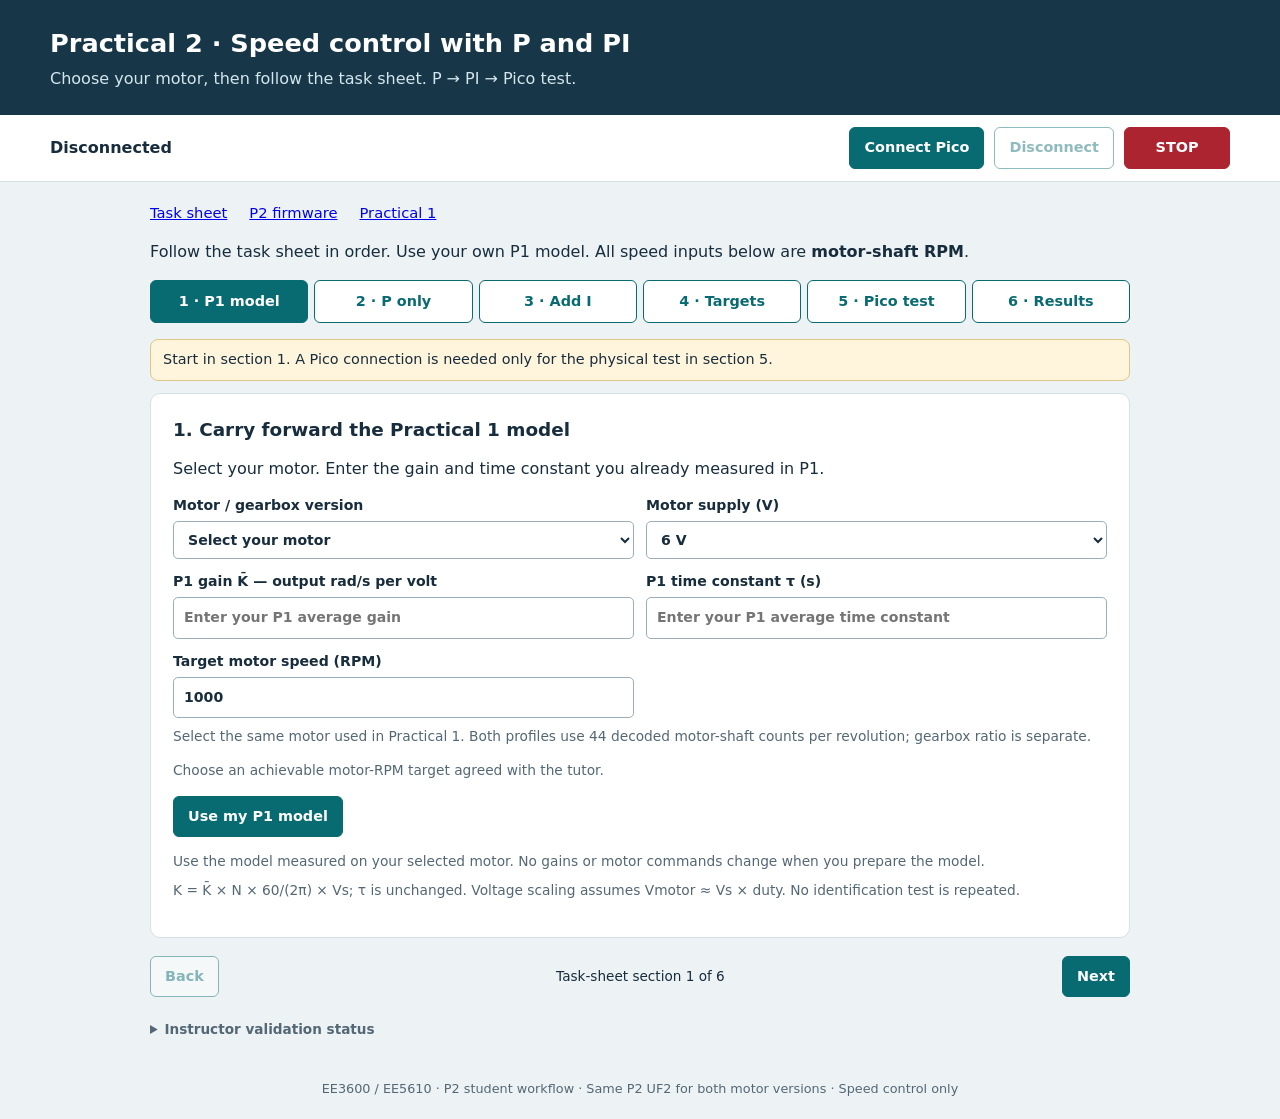
==== commit 33369eb6: "Publish tested simple task-sheet UI and two-motor profile evidence" ====
--- a/practical2-control.html
+++ b/practical2-control.html
@@ -1,75 +1,133 @@
-<!doctype html>
+<!DOCTYPE html>
+
 <html lang="en">
 <head>
-<meta charset="utf-8">
-<meta name="viewport" content="width=device-width,initial-scale=1">
+<meta charset="utf-8"/>
+<meta content="width=device-width,initial-scale=1" name="viewport"/>
 <title>EE3600 / EE5610 Practical 2 — P and PI speed control</title>
 <!-- P2-P-PI-SPEED-2026-10-26 -->
+<!-- P2-SIMPLE-TASK-FLOW -->
 <style>
 :root{color-scheme:light;--ink:#172c3c;--muted:#536775;--line:#d5e0e5;--accent:#096b72;--bg:#edf3f5;--danger:#ad2431;--warn:#fff5dc}*{box-sizing:border-box}body{margin:0;background:var(--bg);color:var(--ink);font:16px/1.5 system-ui,-apple-system,Segoe UI,sans-serif}header{background:#173648;color:#fff;padding:24px max(20px,calc((100vw - 1180px)/2))}h1{font-size:1.6rem;margin:0 0 5px}h2{font-size:1.15rem;margin:0 0 14px}h3{font-size:1rem;margin:18px 0 10px}p{margin:8px 0 14px}.sub{color:#d4e6ed}.toolbar{position:sticky;top:0;z-index:5;background:#fff;border-bottom:1px solid var(--line);padding:12px max(20px,calc((100vw - 1180px)/2));display:flex;flex-wrap:wrap;align-items:center;gap:10px}.status{flex:1;min-width:190px;font-weight:700}.pill{display:inline-block;padding:3px 8px;border-radius:5px;background:#e6eef2;font-size:.8rem}.toolbar .pill{margin-left:8px}main{max-width:1220px;padding:20px;margin:auto}.notice{padding:12px 16px;background:var(--warn);border:1px solid #ddc786;border-radius:8px;margin-bottom:18px;font-size:.92rem}.grid{display:grid;grid-template-columns:1fr 1fr;gap:18px}.card{padding:22px;background:#fff;border:1px solid var(--line);border-radius:10px;min-width:0}.wide{grid-column:1/-1}.fields{display:grid;grid-template-columns:repeat(2,minmax(0,1fr));gap:12px}label{display:block;font-size:.88rem;font-weight:600}input,select{display:block;width:100%;margin-top:5px;padding:9px 10px;border:1px solid #9aadb9;border-radius:5px;font:inherit;color:inherit;background:#fff}input:focus,select:focus,button:focus-visible{outline:3px solid #77c3cf;outline-offset:2px}button,.buttonlink{border:1px solid var(--accent);border-radius:6px;background:var(--accent);color:#fff;font:600 .9rem/1.2 system-ui;padding:11px 14px;cursor:pointer}button.secondary,.buttonlink.secondary{color:var(--accent);background:#fff}.buttonlink{display:inline-block;text-decoration:none}.page-links{margin-bottom:18px}.page-links a{margin-right:14px}.optional-body{margin-top:16px}button.stop{background:var(--danger);border-color:var(--danger);min-width:106px}button:disabled{opacity:.45;cursor:not-allowed}.actions{display:flex;flex-wrap:wrap;gap:9px;margin-top:15px}.hint{font-size:.86rem;color:var(--muted)}.values{display:grid;grid-template-columns:repeat(4,1fr);gap:12px;margin-bottom:14px}.value{padding:12px;background:#f2f7f8;border-radius:6px;font-size:.8rem;color:var(--muted)}.value strong{display:block;font-size:1.35rem;color:var(--ink);font-variant-numeric:tabular-nums}.log{background:#f4f7f9;border:1px solid var(--line);padding:12px;border-radius:6px;white-space:pre-wrap;overflow-wrap:anywhere;font:13px/1.55 ui-monospace,SFMono-Regular,Consolas,monospace;max-height:180px;overflow:auto}.plot-wrap{background:#fff;border:1px solid var(--line);border-radius:6px;margin-top:12px}canvas{display:block;width:100%;height:260px}#dutyPlot{height:150px}.plot-label{padding:9px 12px 0;font-size:.85rem;color:var(--muted)}table{width:100%;border-collapse:collapse;font-size:.85rem}th,td{text-align:left;padding:8px;border-bottom:1px solid var(--line);vertical-align:top}.table-wrap{overflow-x:auto}output{display:block}.success{color:#176749}.error{color:var(--danger)}.empty{color:var(--muted);font-style:italic}details{margin-top:12px}summary{cursor:pointer;font-weight:600}.file-input{display:none}.divider{border-top:1px solid var(--line);margin:18px 0}.small{font-size:.8rem}footer{color:var(--muted);padding:20px;text-align:center;font-size:.8rem}@media(max-width:800px){.grid{grid-template-columns:1fr}.values{grid-template-columns:repeat(2,1fr)}.fields{grid-template-columns:1fr 1fr}.card{padding:17px}h1{font-size:1.3rem}.toolbar{padding:10px 15px}.status{width:100%;flex-basis:100%}main{padding:14px}}@media(max-width:430px){.fields{grid-template-columns:1fr}}
 [hidden]{display:none!important}.values{grid-template-columns:repeat(3,1fr)}#studyPlot{height:300px}.study-warn{color:#9b2828}.study-note{padding:10px;border-left:4px solid #096b72}@media(max-width:600px){.values{grid-template-columns:1fr}}
 </style>
-</head>
+<style>
+main{max-width:1020px}.student-links{display:flex;gap:22px;flex-wrap:wrap;font-size:.92rem}.student-intro{margin:16px 0}.task-nav{display:grid;grid-template-columns:repeat(6,1fr);gap:6px;margin:16px 0}.task-nav button{background:#fff;color:#096b72;padding:12px 5px}.task-nav button[aria-current="step"]{background:#096b72;color:#fff}.task-pager{display:flex;align-items:center;justify-content:space-between;margin:18px 0;gap:10px}.compact{padding:6px 10px;margin-left:8px}.setup-summary{padding:10px;background:#f0f6f8}.release-note{font-size:.85rem;color:#536775;margin-top:22px}.hardware-fields{margin-top:18px}#message{margin:12px 0;padding:9px 12px;font-size:.9rem}#speedStudy{margin:18px 0}#liveEvidence{margin-top:18px}#p1Conversion{margin-top:14px}#p2Compatibility{display:none!important}#studyTable table{font-size:.8rem}.task-pager span{font-size:.85rem}.fields{grid-template-columns:repeat(2,minmax(0,1fr))}[data-task][hidden]{display:none!important}@media(max-width:650px){.task-nav{grid-template-columns:repeat(3,1fr)}.fields{grid-template-columns:1fr}.task-pager span{font-size:.75rem}header{padding:18px}main{padding:12px}}</style></head>
 <body>
-<header><h1>Practical 2 · Speed control with P and PI</h1><div class="sub">EE3600 / EE5610 · Understand P offset · Add I · Validate speed on the Pico</div></header>
-<div class="toolbar"><div class="status" id="connectionStatus" role="status">Disconnected <span class="pill">Motor control runs on the Pico</span></div><button id="connectBtn">Connect Pico</button><button id="disconnectBtn" class="secondary" disabled>Disconnect</button><button id="stopBtn" class="stop" title="Stop the trial and disarm the motor">STOP</button></div>
-<main>
-<nav class="card page-links" aria-label="Practicals"><a href="index.html">Practical 1 · Motor identification</a><a href="practical2.html">Practical 2 · Simulation</a><strong aria-current="page">Practical 2 · Pico motor control</strong></nav>
-<section class="card page-links"><h2>Practical 2 files and workflow</h2><p>Reuse your Practical 1 model. Compare P-only responses, hold P fixed while adding I in simulation, then test a reviewed PI candidate on the Pico. Freeze the final gains and record three fresh repeats. Do not repeat identification. Position is an optional simulation exercise only; physical position commands are disabled on this page.</p><div class="actions"><a class="buttonlink" href="firmware/EE3600_Practical_2_Pico.uf2" download>Download Practical 2 UF2</a><a class="buttonlink secondary" href="docs/practical2-speed-task.html">Updated task sheet · read / print</a><a class="buttonlink secondary" href="docs/practical2-hardware.md">Pico setup and hardware guide</a></div><p class="hint"><strong>Check gain units:</strong> the simulation page uses percent duty and gearbox-output RPM. This speed controller uses fractional duty and motor-shaft RPM. For the same continuous controller, divide each simulation gain by <strong>100 × N</strong>, where N is the verified motor/output speed ratio. This only converts units; the two implementations have different filters and sample times. No gains are transferred automatically.</p></section>
+<header><h1>Practical 2 · Speed control with P and PI</h1><div class="sub">Choose your motor, then follow the task sheet. P → PI → Pico test.</div></header>
+<div class="toolbar"><div class="status" id="connectionStatus" role="status">Disconnected <span class="pill">Motor control runs on the Pico</span></div><button id="connectBtn">Connect Pico</button><button class="secondary" disabled="" id="disconnectBtn">Disconnect</button><button class="stop" id="stopBtn" title="Stop the trial and disarm the motor">STOP</button></div>
+<main id="studentMain">
+<nav aria-label="Practical links" class="student-links"><a href="docs/practical2-speed-task.html">Task sheet</a><a download="" href="firmware/EE3600_Practical_2_Pico.uf2">P2 firmware</a><a href="index.html">Practical 1</a></nav>
+<p class="student-intro">Follow the task sheet in order. Use your own P1 model. All speed inputs below are <strong>motor-shaft RPM</strong>.</p>
+<nav aria-label="Task-sheet sections" class="task-nav">
+<button aria-current="step" data-go="1" type="button">1 · P1 model</button><button data-go="2" type="button">2 · P only</button><button data-go="3" type="button">3 · Add I</button><button data-go="4" type="button">4 · Targets</button><button data-go="5" type="button">5 · Pico test</button><button data-go="6" type="button">6 · Results</button>
+</nav>
+<div aria-live="polite" class="notice" id="message" role="status">Start in section 1. A Pico connection is needed only for the physical test in section 5.</div>
+<section class="card" data-task="1" id="task1">
+<h2>1. Carry forward the Practical 1 model</h2>
+<p>Select your motor. Enter the gain and time constant you already measured in P1.</p>
+<div class="fields"><label>Motor / gearbox version<select id="motorProfile"><option value="">Select your motor</option><option value="21.3">6 V · 280 RPM output · 21.3:1</option><option value="4.4">6 V · 1360 RPM output · 4.4:1</option></select></label><label>Motor supply (V)<select id="supply"><option value="6">6 V</option><option value="9">9 V</option></select></label><label id="p1GainLabel">P1 gain K̄ — output rad/s per volt<input id="p1Gain" min="0" placeholder="Enter your P1 average gain" step="any" type="number"/></label><label>P1 time constant τ (s)<input id="p1Tau" min="0" placeholder="Enter your P1 average time constant" step="any" type="number"/></label><label>Target motor speed (RPM)<input id="studyTarget" min="1" step="any" type="number" value="1000"/></label></div>
+<p class="hint" id="motorSummary">Select the same motor used in Practical 1. Both profiles use 44 decoded motor-shaft counts per revolution; gearbox ratio is separate.</p>
+<p class="hint" id="targetEquivalent">Choose an achievable speed agreed with the tutor.</p>
+<div class="actions"><button id="prepareModel" type="button">Use my P1 model</button></div><output class="hint" id="p1Conversion">Use the model measured on your selected motor. No gains or motor commands change when you prepare the model.</output>
+<p class="hint">K = K̄ × N × 60/(2π) × Vs; τ is unchanged. Voltage scaling assumes Vmotor ≈ Vs × duty. No identification test is repeated.</p>
+</section>
+<section class="card" data-task="2" hidden="" id="task2">
+<h2>2. Analyse and simulate P-only control</h2>
+<p>Enter one base P gain. Compare 0.5×, 1× and 2× this gain, with I = D = 0.</p><div class="fields"><label>Base P gain Kp (duty / RPM)<input id="studyKp" min="0" placeholder="Choose Kp" step="any" type="number"/></label></div><div class="actions"><button class="secondary" id="studyP">Compare P: 0.5×, 1×, 2× Kp</button></div>
+<p class="hint">Tₚ(s) = KKp / (τs + 1 + KKp). Higher P makes this ideal first-order response faster and reduces its offset. It has no overshoot, but finite P leaves an offset.</p>
+<div id="studyMount2"></div><p><strong>Record:</strong> final speed, offset, response time and requested duty. Explain why P needs an error to maintain drive. No physical P trial is required.</p>
+</section>
+<section class="card" data-task="3" hidden="" id="task3">
+<h2>3. Add I and tune PI in simulation</h2>
+<p>Keep P fixed initially and compare 0.5×, 1× and 2× an integral gain. D remains zero.</p>
+<p>Fixed P gain: <strong id="fixedPValue">Choose P in section 2</strong> <button class="secondary compact" data-go="2">Change P</button></p>
+<div class="fields"><label>Base I gain Ki (duty / RPM / s)<input id="studyKi" min="0" placeholder="Choose Ki for the PI comparison" step="any" type="number"/></label></div><div class="actions"><button class="secondary" id="studyPI">Compare PI: fixed P, 0.5×, 1×, 2× Ki</button></div>
+<p class="hint">Tₚᵢ(s) = K(Kp s + Ki) / [τs² + (1 + KKp)s + KKi]. Inspect the full response, including its zero.</p>
+<div id="studyMount3"></div>
+<p><strong>Record:</strong> the initial and chosen PI gains and why each adjustment helped. Check duty limits and sampled behaviour in MATLAB/Simulink before hardware; this comparison is the ideal continuous model only.</p>
+<details><summary>Three tuning methods — task-sheet guidance</summary><p>Model-based analysis explains P/PI behaviour. Computational tuning adjusts or searches gains in simulation. Ziegler–Nichols is an applicability question here: the ideal model supplies neither a positive reaction-curve delay nor a finite positive ultimate gain. These are not three compulsory motor experiments.</p></details>
+</section>
+<section class="card" data-task="4" hidden="" id="task4">
+<h2>4. Speed requirements and measurement conventions</h2>
+<table><tr><th>Measure</th><th>Target</th></tr><tr><td>Overshoot</td><td>≤5% of the commanded step</td></tr><tr><td>10–90% rise time</td><td>≤0.50 s</td></tr><tr><td>Target-centred settling time</td><td>≤1.00 s, with ≥2 s final in-band data</td></tr><tr><td>Final mean absolute error</td><td>≤max(2% of target, two speed-measurement quanta)</td></tr></table>
+<p>The settling band is ±max(2% of the commanded change, 54.545 motor RPM) for the supplied 44-count encoder and 50 ms speed window. At 1000 RPM this is ±5.45%, not strict ±2%.</p>
+<p>Measure from the command, not from the start of motion. Save startup delay, duty and failures. A faulted or incomplete recording cannot pass.</p>
+</section>
+<section class="card" data-task="5" hidden="" id="task5">
+<h2>5. Website and Pico workflow</h2>
+<p><strong>Connect Pico → Apply configuration → enter reviewed gains → Arm &amp; run.</strong> Use the same target and limits for each trial.</p>
+<p class="setup-summary" id="kitReadback">Connect the Pico, then apply the selected motor configuration while disarmed.</p>
+<div class="actions"><button data-disarmed="" id="applyConfig">Apply configuration</button></div>
+<div class="fields hardware-fields"><label>Target motor speed (RPM)<input id="speedTarget" readonly="" step="100" type="number" value="1000"/></label><label>Kp (duty / RPM)<input id="speedKp" min="0" step="any" type="number" value="0"/></label><label>Ki (duty / RPM / s)<input id="speedKi" min="0" step="any" type="number" value="0"/></label></div>
+<p class="hint">Gains use fractional duty / motor RPM, exactly as in sections 2–3. D = 0; derivative filter = 0.020 s. Enter your reviewed candidate, not the reference-kit answer.</p>
+<div class="actions"><button data-disarmed="" id="runSpeed">Arm &amp; run speed trial</button></div>
+<p class="hint">Each trial is finite (normally 10 s). STOP removes drive; allow coast-down. Diagnose a fault with the tutor before any restart.</p>
+<details id="tutorSettings"><summary>Tutor settings — only change when instructed</summary><div class="fields"><label>Maximum duty (%)<input id="limit" max="100" min="1" step="0.1" type="number" value="60"/></label><label>Trial limit (s)<input id="duration" max="60" min="0.2" step="0.1" type="number" value="10"/></label><label>Encoder sign<select id="encsign"><option value="1">+1</option><option value="-1">-1</option></select></label><label>Motor sign<select id="motorsign"><option value="1">+1</option><option value="-1">-1</option></select></label><label>Motor speed limit (RPM)<input id="speedlimit" min="1" step="100" type="number" value="8000"/></label></div><p class="hint" id="limitHint">Select the actual supply. A 100% ceiling was approved only for the reported 6 V bench; apply the tutor-approved limit for your kit. No minimum-duty clamp or starting boost is used.</p><div class="actions"><button class="secondary" data-connected="" id="readConfig">Read device settings</button><button class="secondary" id="saveConfig">Save settings JSON</button></div><details><summary>Device readback and session log</summary><pre class="log" id="deviceInfo">No device connected.</pre><pre aria-live="polite" class="log" id="eventLog">Ready.</pre></details></details>
+<div id="traceMount5"></div>
+</section>
+<section class="card" data-task="6" hidden="" id="task6">
+<h2>6. Results and submission</h2>
+<p><strong>Analyse response → Save CSV → refine → freeze gains → three fresh repeats.</strong> Save every attempt before starting another run. Re-load a saved CSV and check that the metrics agree.</p>
+<div id="traceMount6"></div>
+<p>Keep your P comparisons, initial/final PI simulations, hardware speed/reference/duty plots and result table. Explain P's offset, I's effect and differences between prediction and measurement. Do not resubmit P1 identification work.</p>
+<a href="docs/practical2-speed-task.html#position">7. Optional position extension — MATLAB/Simulink only</a>
+</section>
+<div class="task-pager"><button class="secondary" id="previousTask">Back</button><span id="taskCounter">Task-sheet section 1 of 6</span><button id="nextTask">Next</button></div>
+<details class="release-note"><summary>Instructor validation status</summary><p>Prior reported speed tests passed on one unloaded 6 V, 21.3:1 kit. The 4.4:1 kit is a separate motor profile, not a second physically validated kit. Native browser/Pico trials and physical USB removal require local testing. The original raw records and firmware are unchanged.</p><a href="docs/CODEX_SIMPLE_STUDENT_TEST.md">Codex test instructions</a></details>
+<div hidden="" id="speedStudy"><p class="hint" id="studyKind">Simulation only</p><div class="hint" id="studyMessage" role="status">Enter your model and gains. No λ or pole choice is needed for this gain-effect comparison.</div><div class="plot-wrap"><canvas aria-label="Ideal P or PI speed comparison" id="studyPlot" role="img"></canvas></div><div class="table-wrap" id="studyTable"></div><div class="actions"><button class="secondary" disabled="" id="studyDownload">Save simulated CSV</button></div><p class="hint">Ideal model only: no friction, saturation or measurement noise. A duty warning is not a motor command. Save the current comparison before making another.</p></div>
+<div hidden="" id="liveEvidence"><div class="values"><div class="value">Motor speed<strong id="motorValue">— RPM</strong></div><div class="value">Output speed<strong id="outputValue">— RPM</strong></div><div class="value">Applied duty<strong id="dutyValue">— %</strong></div></div><div class="plot-wrap"><div class="plot-label" id="responseLabel">Response · motor RPM</div><canvas aria-label="Time plot of measured response and commanded reference" id="responsePlot" role="img"></canvas></div><div class="plot-wrap"><p class="plot-label">Applied duty (%)</p><canvas aria-label="Time plot of applied motor duty" id="dutyPlot" role="img"></canvas></div><div class="actions"><button class="secondary" id="analyseResponse">Analyse response</button><button class="secondary" id="saveCsv">Save CSV</button><button class="secondary" id="loadCsv">Load P2 CSV</button></div><p class="hint" id="runInfo">No recorded run. A new trial starts a new recording; save each run before starting another.</p><div class="table-wrap" id="metrics"><p class="empty">Response analysis will appear here. A two-second final dwell is required to report a settled response.</p></div><input accept=".csv,text/csv" class="file-input" id="csvFile" type="file"/></div>
+</main><div aria-hidden="true" hidden="True" id="p2Compatibility" inert="True">
+<nav aria-label="Practicals" class="card page-links"><a href="index.html">Practical 1 · Motor identification</a><a href="practical2.html">Practical 2 · Simulation</a><strong aria-current="page">Practical 2 · Pico motor control</strong></nav>
+<section class="card page-links"><h2>Practical 2 files and workflow</h2><p>Reuse your Practical 1 model. Compare P-only responses, hold P fixed while adding I in simulation, then test a reviewed PI candidate on the Pico. Freeze the final gains and record three fresh repeats. Do not repeat identification. Position is an optional simulation exercise only; physical position commands are disabled on this page.</p><div class="actions"><a class="buttonlink" download="" href="firmware/EE3600_Practical_2_Pico.uf2">Download Practical 2 UF2</a><a class="buttonlink secondary" href="docs/practical2-speed-task.html">Updated task sheet · read / print</a><a class="buttonlink secondary" href="docs/practical2-hardware.md">Pico setup and hardware guide</a></div><p class="hint"><strong>Check gain units:</strong> the simulation page uses percent duty and gearbox-output RPM. This speed controller uses fractional duty and motor-shaft RPM. For the same continuous controller, divide each simulation gain by <strong>100 × N</strong>, where N is the verified motor/output speed ratio. This only converts units; the two implementations have different filters and sample times. No gains are transferred automatically.</p></section>
 <div class="notice"><strong>Validation scope.</strong> The supplied bench report records three passing speed trials on one unloaded 6 V kit at 1000 motor RPM. This revised website still needs a physical browser trial, CSV round-trip and USB-unplug check. Those checks are not established by software tests. The P1 fit is a starting model, not an exact prediction of the real motor. Do not use the failed position-controller settings.</div>
-<div id="message" role="status" aria-live="polite" class="notice">Open this page in desktop Chrome or Edge on HTTPS or localhost. Load the Practical 2 UF2, connect the Pico USB cable, then select Connect Pico. Disconnect any other page using the Pico first.</div>
+
 <div class="grid">
 <section class="card wide"><h2>1 · Hardware setup</h2><p class="hint">Read the connected device settings, correct them for your kit, then select Apply configuration while disarmed. All reference and gain changes require an explicit button press.</p><div class="fields" style="grid-template-columns:repeat(auto-fit,minmax(170px,1fr))">
-<label>Motor supply (V)<select id="supply"><option value="6">6 V</option><option value="9">9 V</option></select></label>
-<label>Maximum duty (%)<input id="limit" type="number" value="60" min="1" max="100" step="0.1"></label>
-<label>Counts / motor revolution<input id="cpr" type="number" value="44" min="1" step="1"></label>
-<label>Gear ratio (motor / output)<input id="gear" type="number" value="21.3" min="1" step="0.01"></label>
-<label>Encoder sign<select id="encsign"><option value="1">+1</option><option value="-1">-1</option></select></label>
-<label>Motor sign<select id="motorsign"><option value="1">+1</option><option value="-1">-1</option></select></label>
-<label>Motor speed limit (RPM)<input id="speedlimit" type="number" value="8000" min="1" step="100"></label>
-<label hidden>Position travel limit (± degrees)<input id="travel" type="number" value="270" min="1" step="1"></label>
-<label>Trial limit (s)<input id="duration" type="number" value="10" min="0.2" max="60" step="0.1"></label>
-</div><div class="actions"><button id="applyConfig" data-disarmed>Apply configuration</button><button id="readConfig" class="secondary" data-connected>Read device settings</button><button id="saveConfig" class="secondary">Save settings JSON</button></div><p class="hint" id="limitHint">Select the actual supply. A 100% ceiling was approved only for the reported 6 V bench; apply the tutor-approved limit for your kit. No minimum-duty clamp or starting boost is used.</p><details><summary>Device settings and protocol</summary><pre id="deviceInfo" class="log">No device connected.</pre></details></section>
-
+
+
+<label>Counts / motor revolution<input id="cpr" min="1" readonly="" step="1" type="number" value="44"/></label>
+<label>Gear ratio (motor / output)<input id="gear" min="1" readonly="" step="0.01" type="number" value="21.3"/></label>
+
+
+
+<label hidden="">Position travel limit (± degrees)<input id="travel" min="1" step="1" type="number" value="270"/></label>
+
+</div><div class="actions"></div><details><summary>Device settings and protocol</summary></details></section>
 <section class="card wide"><h2>2 · Practical 1 model and controller design</h2>
 <p class="hint">Use the averaged gain K̄ and time constant τ̄ from your three Practical 1 voltage step tests and MATLAB validation. The P1 experimental model gives gearbox-output speed in rad/s from motor-terminal volts: G<sub>exp</sub>(s) = K̄ / (τ̄s + 1). Practical 2 starts from those results.</p>
 <div class="fields">
 <label>P1 model units<select id="p1Units"><option value="output_rad_s_per_v">Output rad/s per volt (P1 Gexp)</option><option value="motor_rpm_per_duty">Motor RPM per fractional duty (already converted)</option></select></label>
-<label id="p1GainLabel">P1 gain (selected units)<input id="p1Gain" type="number" placeholder="Enter your P1 average gain" min="0" step="any"></label>
-<label>P1 time constant τ̄ (s)<input id="p1Tau" type="number" placeholder="Enter your P1 average time constant" min="0" step="any"></label>
+
+
 </div>
 <p class="hint" id="p1Settings">Conversion uses the declared supply voltage and the verified motor/output gear ratio from Hardware setup. Use the same gearbox as P1: 4.4:1 or 21.3:1 as applicable.</p>
-<div class="actions"><button id="convertP1" class="secondary">Convert P1 model</button><button id="useP1Model" class="secondary" disabled>Use converted model</button></div>
-<output id="p1Conversion" class="hint">For the P1 voltage-input/output-rad/s model: K<sub>u</sub> = K̄ × N × 60/(2π) × V<sub>s</sub>; τ = τ̄. The constant gearbox ratio changes gain, not time constant. “Use converted model” copies only the model fields below; it never changes any PID gains or sends a motor command.</output>
-<div class="divider"></div><details id="optionalDesign"><summary>Optional model-based gain helper</summary><div class="optional-body"><h3>Controller model and initial gains</h3><p class="hint">The controller model uses <strong>motor-shaft RPM per fractional duty</strong>: G(s) = K<sub>u</sub> / (τs + 1). Suggestions are calculated only; they never overwrite the controller gains.</p><div class="fields"><label>K<sub>u</sub> (motor RPM / duty)<input id="modelK" type="number" placeholder="Enter measured gain" min="0" step="any"></label><label>τ (seconds)<input id="modelTau" type="number" placeholder="Enter measured time constant" min="0" step="any"></label><label>Desired speed time constant Tc (s)<input id="lambda" type="number" value="0.5" min="0" step="0.01"></label><label hidden>Position damping ζ<input id="zeta" type="number" value="0.8" min="0" max="2" step="0.05"></label><label hidden>Position ω<sub>n</sub> (rad/s)<input id="wn" type="number" value="3" min="0" step="0.1"></label></div><div class="actions"><button id="suggestBtn" class="secondary">Calculate suggestions</button></div><output id="suggestions" class="hint">Speed PI: Kp = τ/(K<sub>u</sub>Tc), Ki = 1/(K<sub>u</sub>Tc), Kd = 0. Choose the desired time constant Tc from your response requirements. Validate suggested gains with the actual controller limits and sampling before increasing the reference.</output></div></details></section>
-
-<section class="card wide" id="speedStudy"><h2>3 · Compare P, then add I — simulation only</h2>
+<div class="actions"><button class="secondary" id="convertP1">Convert P1 model</button><button class="secondary" disabled="" id="useP1Model">Use converted model</button></div>
+
+<div class="divider"></div><details id="optionalDesign"><summary>Optional model-based gain helper</summary><div class="optional-body"><h3>Controller model and initial gains</h3><p class="hint">The controller model uses <strong>motor-shaft RPM per fractional duty</strong>: G(s) = K<sub>u</sub> / (τs + 1). Suggestions are calculated only; they never overwrite the controller gains.</p><div class="fields"><label>K<sub>u</sub> (motor RPM / duty)<input id="modelK" min="0" placeholder="Enter measured gain" step="any" type="number"/></label><label>τ (seconds)<input id="modelTau" min="0" placeholder="Enter measured time constant" step="any" type="number"/></label><label>Desired speed time constant Tc (s)<input id="lambda" min="0" step="0.01" type="number" value="0.5"/></label><label hidden="">Position damping ζ<input id="zeta" max="2" min="0" step="0.05" type="number" value="0.8"/></label><label hidden="">Position ω<sub>n</sub> (rad/s)<input id="wn" min="0" step="0.1" type="number" value="3"/></label></div><div class="actions"><button class="secondary" id="suggestBtn">Calculate suggestions</button></div><output class="hint" id="suggestions">Speed PI: Kp = τ/(K<sub>u</sub>Tc), Ki = 1/(K<sub>u</sub>Tc), Kd = 0. Choose the desired time constant Tc from your response requirements. Validate suggested gains with the actual controller limits and sampling before increasing the reference.</output></div></details></section>
+<section class="card wide" id="legacySpeedStudy"><h2>3 · Compare P, then add I — simulation only</h2>
 <p>Use your converted model. First compare three proportional gains. Then keep P fixed and compare integral gains. These ideal continuous-model predictions do not include friction, sampling or actuator saturation; check the duty warning and the separate limited simulator before hardware use.</p>
 <div class="fields">
-<label>Plant K (motor RPM / duty)<input id="studyK" type="number" min="0" step="any" placeholder="Use converted P1 model"></label>
-<label>Plant τ (s)<input id="studyTau" type="number" min="0" step="any" placeholder="Use P1 time constant"></label>
-<label>Simulation reference (motor RPM)<input id="studyTarget" type="number" value="1000" min="1" step="any"></label>
-<label>Comparison base Kp (duty / RPM)<input id="studyKp" type="number" min="0" step="any" placeholder="Choose Kp"></label>
-<label>Comparison base Ki (duty / RPM / s)<input id="studyKi" type="number" min="0" step="any" placeholder="Choose Ki for the PI comparison"></label>
-<label>Duty ceiling for demand check (%)<input id="studyLimit" type="number" value="100" min="1" max="100" step="any"></label>
-</div><div class="actions"><button class="secondary" id="studyUseModel">Use model fields for simulation</button><button class="secondary" id="studyP">Compare P: 0.5×, 1×, 2× Kp</button><button class="secondary" id="studyPI">Compare PI: fixed P, 0.5×, 1×, 2× Ki</button><button class="secondary" id="studyDownload" disabled>Save simulated CSV</button></div>
+<label>Plant K (motor RPM / duty)<input id="studyK" min="0" placeholder="Use converted P1 model" step="any" type="number"/></label>
+<label>Plant τ (s)<input id="studyTau" min="0" placeholder="Use P1 time constant" step="any" type="number"/></label>
+
+
+
+<label>Duty ceiling for demand check (%)<input id="studyLimit" max="100" min="1" step="any" type="number" value="100"/></label>
+</div><div class="actions"><button class="secondary" id="studyUseModel">Use model fields for simulation</button></div>
 <p class="hint">All simulations use motor RPM and fractional duty, matching the hardware gain fields. No hardware gains are filled automatically and no motor commands are sent. A prediction is not a reviewed hardware setting.</p>
-<p class="hint"><strong>P:</strong> T(s) = KKp/(τs + 1 + KKp); τcl = τ/(1 + KKp); ess/r = 1/(1 + KKp). This ideal first-order P response has no overshoot but retains offset.<br><strong>PI:</strong> T(s) = K(Kp s + Ki)/[τs² + (1 + KKp)s + KKi]. The zero matters: inspect the complete response.</p>
-<div id="studyMessage" role="status" class="hint">Enter your model and gains. No λ or pole choice is needed for this gain-effect comparison.</div>
-<div class="plot-wrap"><canvas id="studyPlot" role="img" aria-label="Ideal P or PI speed comparison"></canvas></div><div id="studyTable" class="table-wrap"></div>
+<p class="hint"><strong>P:</strong> T(s) = KKp/(τs + 1 + KKp); τcl = τ/(1 + KKp); ess/r = 1/(1 + KKp). This ideal first-order P response has no overshoot but retains offset.<br/><strong>PI:</strong> T(s) = K(Kp s + Ki)/[τs² + (1 + KKp)s + KKi]. The zero matters: inspect the complete response.</p>
+
+<div class="plot-wrap"></div>
 <details><summary>Three tuning methods — not three hardware experiments</summary><p>Model-based analysis: explain the P/PI equations and gain effects. Computational tuning: adjust or search simulated gains, then validate a reviewed candidate. Ziegler–Nichols: assess applicability; the ideal delay-free first-order model has neither a positive reaction-curve delay nor a finite positive ultimate gain. Do not invent these values or force physical oscillation.</p></details>
 <p><a href="practical2.html">Open the separate limited simulator</a> · <a href="docs/practical2-speed-task.html#position">Optional position simulation exercise</a></p>
 </section>
-<section class="card wide"><h2>4 · Speed control (required)</h2><p class="hint">Reference and feedback use <strong>motor-shaft RPM</strong>. Controller output is fractional duty. Start with small achievable speed changes and sufficient duty headroom.</p><div class="fields"><label>Target motor speed (RPM)<input id="speedTarget" type="number" value="1000" step="100"></label><label>Derivative filter Tf (s)<input id="speedTf" type="number" value="0.02" min="0.001" step="0.001"></label><label>Kp (duty / RPM)<input id="speedKp" type="number" value="0" min="0" step="any"></label><label>Ki (duty / RPM / s)<input id="speedKi" type="number" value="0" min="0" step="any"></label><label>Kd (duty · s / RPM)<input id="speedKd" type="number" value="0" min="0" step="any"></label></div><div class="actions"><button id="runSpeed" data-disarmed>Arm &amp; run speed trial</button><button id="updateSpeed" class="secondary" disabled>Update speed reference</button></div><p class="hint">The run button deliberately sends the entered gains, reference and trial limit, then arms. Updating the reference while armed keeps the active gains and original trial deadline.</p></section>
-
-<details class="card wide" id="optionalPosition" hidden inert aria-hidden="true"><summary>Optional extension · Position control</summary><div class="optional-body"><p class="hint">Complete the required speed task first. The live position targets here are platform guidance. Report them separately from the optional simulation criteria in the task sheet.</p><p class="hint">Position is <strong>gearbox-output degrees</strong>, relative to the stopped encoder zero. It is unwrapped: +180° is the stated absolute reference, not an automatic shortest-path move.</p><div class="fields"><label>Target output angle (degrees)<input id="positionTarget" type="number" value="90" step="1"></label><label>Derivative filter Tf (s)<input id="positionTf" type="number" value="0.02" min="0.001" step="0.001"></label><label>Kp (duty / degree)<input id="positionKp" type="number" value="0" min="0" step="any"></label><label>Ki (duty / degree / s)<input id="positionKi" type="number" value="0" min="0" step="any"></label><label>Kd (duty · s / degree)<input id="positionKd" type="number" value="0" min="0" step="any"></label></div><div class="actions"><button id="zeroBtn" class="secondary" data-disarmed>Zero position</button><button id="runPosition" data-disarmed>Arm &amp; run position trial</button><button id="updatePosition" class="secondary" disabled>Update position reference</button></div><p class="hint">Derivative acts on measured output angular velocity, in degrees/s. Motor-side encoder position cannot independently measure gearbox backlash or output slip. Zero only while stopped.</p></div></details>
-
-<section class="card wide"><h2>5 · Analyse, save and repeat</h2><div class="values"><div class="value">Motor speed<strong id="motorValue">— RPM</strong></div><div class="value">Output speed<strong id="outputValue">— RPM</strong></div><div class="value" hidden>Output position<strong id="positionValue">— °</strong></div><div class="value">Applied duty<strong id="dutyValue">— %</strong></div></div><div class="plot-wrap"><div class="plot-label" id="responseLabel">Response · motor RPM</div><canvas id="responsePlot" aria-label="Time plot of measured response and commanded reference" role="img"></canvas></div><div class="plot-wrap"><div class="plot-label">Applied duty (%) · elapsed device time (s)</div><canvas id="dutyPlot" aria-label="Time plot of applied motor duty" role="img"></canvas></div><div class="actions"><button id="analyseResponse" class="secondary">Analyse response</button><button id="saveCsv" class="secondary">Save CSV</button><button id="loadCsv" class="secondary">Load P2 CSV</button><button id="clearData" class="secondary" data-disarmed>Clear recorded run</button><input type="file" id="csvFile" class="file-input" accept=".csv,text/csv"></div><p class="hint" id="runInfo">No recorded run. A new trial starts a new recording; save each run before starting another.</p><div id="metrics" class="table-wrap"><p class="empty">Response analysis will appear here. A two-second final dwell is required to report a settled response.</p></div><details><summary>How results are measured</summary><p class="hint">Overshoot is measured beyond the commanded target, divided by the commanded step size. Rise time is the 10–90% crossing interval. Settling uses a band around the commanded target and requires all later assessment samples to stay inside it for at least two seconds. The final two seconds supply mean absolute error, signed bias and variation. Missing, stale or insufficient data are not a pass. Speed bands use the larger of 2% of the commanded step and two count/window quanta. For 44 counts/motor revolution and a 50 ms window, the floor is ±54.545 motor RPM. At a 1000 RPM target that is ±5.45%, not strict ±2%. Command time is not shifted to the beginning of motion. Any excluded pre-command transition frames are counted; raw CSV data remain unchanged. Values are teaching metrics, not independently certified mechanical accuracy.</p></details></section>
-<details class="card wide" id="optionalDiagnostics"><summary>Tutor diagnostics · not a Practical 1 repeat</summary><div style="margin-top:16px"><p class="hint">Use these controls only for a brief direction/driver check or to investigate a mismatch with your Practical 1 model. A complete identification campaign is not part of the normal Practical 2 sequence. Positive duty must produce positive speed.</p><div class="fields"><label>Hold duty (%)<input id="holdDuty" type="number" value="20" step="1"></label><label>Hold time (s)<input id="holdTime" type="number" value="3" min="0.2" max="60" step="0.1"></label></div><div class="actions"><button id="runHold" data-disarmed>Arm &amp; run PWM hold</button></div><div class="divider"></div><div class="fields"><label>Baseline duty (%)<input id="stepBase" type="number" value="20" step="1"></label><label>Step duty (%)<input id="stepFinal" type="number" value="40" step="1"></label><label>Baseline hold (s)<input id="baseTime" type="number" value="2" min="0.5" max="30" step="0.1"></label><label>After-step hold (s)<input id="stepTime" type="number" value="5" min="1" max="30" step="0.1"></label></div><div class="actions"><button id="runStep" data-disarmed>Arm &amp; run step test</button><button id="identifyBtn" class="secondary">Analyse step</button></div><output id="identification" class="hint">Analyse step provides an optional graphical check from a new P2 open-loop run or a P2-format CSV. Carry forward your completed Practical 1 model for the main controller-design tasks.</output></div></details>
-
-<section class="card wide"><h2>Session log</h2><pre id="eventLog" class="log" aria-live="polite">Ready.</pre></section>
-</div></main><footer>Practical 2 local interface · firmware contract EE3600_P2 1.x · 100 Hz Pico control / 50 Hz telemetry · keep the motor within the verified bench limits</footer>
-
+<section class="card wide"><h2>4 · Speed control (required)</h2><p class="hint">Reference and feedback use <strong>motor-shaft RPM</strong>. Controller output is fractional duty. Start with small achievable speed changes and sufficient duty headroom.</p><div class="fields"><label>Derivative filter Tf (s)<input id="speedTf" min="0.001" readonly="" step="0.001" type="number" value="0.02"/></label><label>Kd (duty · s / RPM)<input id="speedKd" min="0" readonly="" step="any" type="number" value="0"/></label></div><div class="actions"><button class="secondary" disabled="" id="updateSpeed">Update speed reference</button></div><p class="hint">The run button deliberately sends the entered gains, reference and trial limit, then arms. Updating the reference while armed keeps the active gains and original trial deadline.</p></section>
+<details aria-hidden="true" class="card wide" hidden="" id="optionalPosition" inert=""><summary>Optional extension · Position control</summary><div class="optional-body"><p class="hint">Complete the required speed task first. The live position targets here are platform guidance. Report them separately from the optional simulation criteria in the task sheet.</p><p class="hint">Position is <strong>gearbox-output degrees</strong>, relative to the stopped encoder zero. It is unwrapped: +180° is the stated absolute reference, not an automatic shortest-path move.</p><div class="fields"><label>Target output angle (degrees)<input id="positionTarget" step="1" type="number" value="90"/></label><label>Derivative filter Tf (s)<input id="positionTf" min="0.001" step="0.001" type="number" value="0.02"/></label><label>Kp (duty / degree)<input id="positionKp" min="0" step="any" type="number" value="0"/></label><label>Ki (duty / degree / s)<input id="positionKi" min="0" step="any" type="number" value="0"/></label><label>Kd (duty · s / degree)<input id="positionKd" min="0" step="any" type="number" value="0"/></label></div><div class="actions"><button class="secondary" data-disarmed="" id="zeroBtn">Zero position</button><button data-disarmed="" id="runPosition">Arm &amp; run position trial</button><button class="secondary" disabled="" id="updatePosition">Update position reference</button></div><p class="hint">Derivative acts on measured output angular velocity, in degrees/s. Motor-side encoder position cannot independently measure gearbox backlash or output slip. Zero only while stopped.</p></div></details>
+<section class="card wide"><h2>5 · Analyse, save and repeat</h2><div class="values"><div class="value">Motor speed</div><div class="value">Output speed</div><div class="value" hidden="">Output position<strong id="positionValue">— °</strong></div><div class="value">Applied duty</div></div><div class="plot-wrap"></div><div class="plot-wrap"><div class="plot-label">Applied duty (%) · elapsed device time (s)</div></div><div class="actions"><button class="secondary" data-disarmed="" id="clearData">Clear recorded run</button></div><details><summary>How results are measured</summary><p class="hint">Overshoot is measured beyond the commanded target, divided by the commanded step size. Rise time is the 10–90% crossing interval. Settling uses a band around the commanded target and requires all later assessment samples to stay inside it for at least two seconds. The final two seconds supply mean absolute error, signed bias and variation. Missing, stale or insufficient data are not a pass. Speed bands use the larger of 2% of the commanded step and two count/window quanta. For 44 counts/motor revolution and a 50 ms window, the floor is ±54.545 motor RPM. At a 1000 RPM target that is ±5.45%, not strict ±2%. Command time is not shifted to the beginning of motion. Any excluded pre-command transition frames are counted; raw CSV data remain unchanged. Values are teaching metrics, not independently certified mechanical accuracy.</p></details></section>
+<details class="card wide" id="optionalDiagnostics"><summary>Tutor diagnostics · not a Practical 1 repeat</summary><div style="margin-top:16px"><p class="hint">Use these controls only for a brief direction/driver check or to investigate a mismatch with your Practical 1 model. A complete identification campaign is not part of the normal Practical 2 sequence. Positive duty must produce positive speed.</p><div class="fields"><label>Hold duty (%)<input id="holdDuty" step="1" type="number" value="20"/></label><label>Hold time (s)<input id="holdTime" max="60" min="0.2" step="0.1" type="number" value="3"/></label></div><div class="actions"><button data-disarmed="" id="runHold">Arm &amp; run PWM hold</button></div><div class="divider"></div><div class="fields"><label>Baseline duty (%)<input id="stepBase" step="1" type="number" value="20"/></label><label>Step duty (%)<input id="stepFinal" step="1" type="number" value="40"/></label><label>Baseline hold (s)<input id="baseTime" max="30" min="0.5" step="0.1" type="number" value="2"/></label><label>After-step hold (s)<input id="stepTime" max="30" min="1" step="0.1" type="number" value="5"/></label></div><div class="actions"><button data-disarmed="" id="runStep">Arm &amp; run step test</button><button class="secondary" id="identifyBtn">Analyse step</button></div><output class="hint" id="identification">Analyse step provides an optional graphical check from a new P2 open-loop run or a P2-format CSV. Carry forward your completed Practical 1 model for the main controller-design tasks.</output></div></details>
+<section class="card wide"><h2>Session log</h2></section>
+</div></div><footer>EE3600 / EE5610 · P2 student workflow · Same P2 UF2 for both motor versions · Speed control only</footer>
 <script id="p2-core">
 'use strict';
 (function(root){
@@ -170,7 +228,6 @@
   root.Practical2Core={assessmentSamples,number,range,parseFrame,DeviceClock,validateConfig,gains,canArm,convertP1Model,targets,meetsTargets,analytic,metrics,identify,toCSV,fromCSV,mean,sd};
 })(typeof globalThis!=='undefined'?globalThis:this);
 </script>
-
 <script id="p2-app">
 'use strict';
 (()=>{
@@ -180,15 +237,19 @@
 const fmt=(v,n=3)=>v===null||v===undefined||!Number.isFinite(v)?'Not measured':Number(v).toPrecision(n);
 function log(s){const el=$('eventLog');el.textContent=(el.textContent+'\n'+new Date().toLocaleTimeString()+'  '+s).split('\n').slice(-100).join('\n');el.scrollTop=el.scrollHeight;}
 function message(s,error=false){$('message').textContent=s;$('message').style.borderColor=error?'#c03c45':'#ddc786';if(error)log(s);}
-function readConfigInputs(){return C.validateConfig(Object.fromEntries(Object.entries(configMap).map(([key,id])=>[key,$(id).value])));}
+function readConfigInputs(){const inputs=Object.fromEntries(Object.entries(configMap).map(([key,id])=>[key,$(id).value]));const kit=selectedKit();if(kit){inputs.gear_ratio=kit.ratio;inputs.cpr_motor=44;}return C.validateConfig(inputs);}
 function gainInputs(prefix){return C.gains({kp:$(prefix+'Kp').value,ki:$(prefix+'Ki').value,kd:$(prefix+'Kd').value,tf:$(prefix+'Tf').value});}
-function p1Source(){const active=state.connected&&state.config;return{units:$('p1Units').value,gain:$('p1Gain').value,tau:$('p1Tau').value,gear:active?state.config.gear_ratio:$('gear').value,supply:active?state.config.supply_v:$('supply').value,settings_source:active?'active device settings':'entered setup values (device not connected)'};}
-function invalidateP1Conversion(){state.p1Conversion=null;$('useP1Model').disabled=true;}
+function selectedKit(){const key=$('motorProfile').value;return key==='21.3'?{id:'6V-280-21.3',ratio:21.3,rated_v:6,rated_output_rpm:280}:key==='4.4'?{id:'6V-1360-4.4',ratio:4.4,rated_v:6,rated_output_rpm:1360}:null;}
+function p1Source(){const kit=selectedKit(),active=state.connected&&state.config;return{units:$('p1Units').value,gain:$('p1Gain').value,tau:$('p1Tau').value,gear:kit?kit.ratio:active?state.config.gear_ratio:$('gear').value,supply:kit?$('supply').value:active?state.config.supply_v:$('supply').value,settings_source:kit?'selected motor profile and declared supply':active?'active device settings':'entered setup values (device not connected)'};}
+function assertKitConfiguration(cfg){const kit=selectedKit();if(!kit)throw Error('Select your motor in section 1 first.');if(Math.abs(cfg.gear_ratio-kit.ratio)>0.000001||cfg.cpr_motor!==44||Math.abs(cfg.supply_v-Number($('supply').value))>0.000001)throw Error('The Pico settings do not match your selected motor. Apply configuration while disarmed.');}
+
+function invalidateP1Conversion(){state.p1Conversion=null;state.modelProvenance=null;$('useP1Model').disabled=true;}
 function convertP1(){try{const source=p1Source(),model=C.convertP1Model(source.units,source.gain,source.tau,source.gear,source.supply);state.p1Conversion={source,model,fingerprint:JSON.stringify(source)};$('useP1Model').disabled=false;$('p1Conversion').textContent='Converted controller model: K_u = '+fmt(model.K,7)+' motor RPM / fractional duty; τ = '+fmt(model.tau,6)+' s (unchanged). '+(source.units==='output_rad_s_per_v'?'Using N = '+source.gear+' and V_s = '+source.supply+' V from '+source.settings_source+'. The voltage-to-PWM scaling assumes V_motor ≈ V_s × duty; verify the prediction during control trials.':'The supplied model is already in controller units; gain and time constant are unchanged. It must correspond to the present motor setup and supply.')+' Select Use converted model to copy model fields only. No PID gains or motor settings have changed.';return true;}catch(e){invalidateP1Conversion();message(e.message,true);return false;}}
 function useP1Model(){try{if(!state.p1Conversion)throw Error('Convert the P1 model first.');if(JSON.stringify(p1Source())!==state.p1Conversion.fingerprint){invalidateP1Conversion();throw Error('The P1 inputs or supply/gear settings changed. Convert the model again before using it.');}const {source,model}=state.p1Conversion;$('modelK').value=model.K;$('modelTau').value=model.tau;state.modelProvenance={source:'Practical 1 carry-forward',input:source,converted:model,copied_at:new Date().toISOString()};message('P1 model copied into K_u and τ. Controller gains are unchanged; calculate or enter your chosen gains separately.');log('P1 model carried forward locally; no firmware command sent.');}catch(e){message(e.message,true);}}
 function updateCompatibility(){const caps=Object.fromEntries((state.caps||[]).filter(s=>s.includes('=')).map(s=>s.split('=')));state.compatible=Boolean(state.info?.[0]==='EE3600_P2'&&/^1\./.test(state.info?.[1]||'')&&['SPEED_PID','POSITION_PID','STREAM_CONTROL','ARM_REQUIRED','GAINS_DUTY_FRACTION'].every(k=>caps[k]==='1'));}
 function limitHint(){const v=Number($('supply').value),cap=Math.min(100,600/v);$('limit').max=cap.toFixed(6);$('limitHint').textContent='At '+v+' V, the nominal 6 V duty ceiling is '+cap.toFixed(2)+'%. Use the tutor-approved limit: 100% was approved for the reported 6 V bench only. The supply entry is metadata, not a measurement. No minimum-duty boost is applied.';}
 function refresh(){
+ const editingLocked=state.busy||state.deviceState==='ARMED';['motorProfile','supply','p1Gain','p1Tau','studyTarget','limit','duration','encsign','motorsign','speedlimit','speedKp','speedKi','prepareModel'].forEach(id=>$(id).disabled=editingLocked);
  const fresh=Date.now()-state.lastReceive<700;
  $('connectionStatus').textContent=state.connected?(state.compatible?(state.deviceState+(fresh?'':' · telemetry stale')):'Connected · checking firmware'):'Disconnected';
  $('connectBtn').disabled=state.connected||state.busy;$('disconnectBtn').disabled=!state.connected;
@@ -200,6 +261,7 @@
  // Data clearing is a local operation and is available without hardware.
  $('clearData').disabled=state.deviceState==='ARMED'||state.busy;
  $('deviceInfo').textContent=JSON.stringify({identity:state.info,capabilities:state.caps,settings:state.config},null,2);
+ const kit=selectedKit(),cfg=state.config;const matched=!!(kit&&cfg&&Math.abs(cfg.gear_ratio-kit.ratio)<1e-6&&cfg.cpr_motor===44&&Math.abs(cfg.supply_v-Number($('supply').value))<1e-6);$('kitReadback').textContent=cfg?'Selected: '+(kit?kit.id:'none')+' | Pico readback: '+cfg.supply_v+' V, N='+cfg.gear_ratio+', '+cfg.cpr_motor+' counts/motor rev, limit '+cfg.duty_limit_pct+'%, trial '+cfg.duration_s+' s. '+(matched?'Profile matches.':'Apply the selected configuration before running.'):'Not connected. Choose your motor in section 1; connect here for the physical test.';$('runSpeed').disabled=$('runSpeed').disabled||!matched;
 }
 function raw(line){if(/^(?:MODE,POSITION(?:,|$)|TARGET(?:,|$)|PIDPOS(?:,|$)|ZERO(?:,|$))/.test(line))return Promise.reject(Error('Physical position control is disabled. Use the optional simulation exercise only.'));if(!state.writer) return Promise.reject(Error('Pico is not connected.'));if(/[\r\n]/.test(line))return Promise.reject(Error('Invalid command framing.'));const data=new TextEncoder().encode(line+'\n');const writer=state.writer;state.writeChain=state.writeChain.catch(()=>{}).then(()=>writer.write(data));return state.writeChain;}
 function ack(command,timeout=1800){if(state.pending)return Promise.reject(Error('Another command is waiting for acknowledgement.'));return new Promise((resolve,reject)=>{const name=command.split(',')[0];const timer=setTimeout(()=>{if(state.pending?.timer===timer)state.pending=null;reject(Error('No acknowledgement for '+name+'.'));},timeout);state.pending={name,resolve,reject,timer};raw(command).catch(e=>{clearTimeout(timer);if(state.pending?.timer===timer)state.pending=null;reject(e);});});}
@@ -221,7 +283,7 @@
  if(frame.type==='CAPS'){state.caps=frame.fields;updateCompatibility();refresh();return;}
  if(frame.type==='CONFIG'){
   state.config=frame.value;if(frame.value.state)state.deviceState=frame.value.state;if(frame.value.mode)state.mode=frame.value.mode;
-  if(!state.run||state.run.completed){for(const [key,id]of Object.entries(configMap))if(frame.value[key]!==undefined)$(id).value=frame.value[key];for(const [key,prefix]of [['pidspeed','speed'],['pidpos','position']])if(frame.value[key])for(const [k,suffix]of [['kp','Kp'],['ki','Ki'],['kd','Kd'],['tf','Tf']])if(frame.value[key][k]!==undefined)$(prefix+suffix).value=frame.value[key][k];}
+  if(!state.run||state.run.completed){for(const [key,id]of Object.entries(configMap))if(frame.value[key]!==undefined&&!(selectedKit()&&['gear_ratio','cpr_motor','supply_v'].includes(key)))$(id).value=frame.value[key];} // Device readback does not overwrite the student's selected motor or gains.
   limitHint();refresh();return;
  }
  if(frame.type==='EVENT'){
@@ -253,15 +315,15 @@
  state.deviceState='DISARMED';message('Disconnected. Reconnect and explicitly arm a new trial to resume.');log('Serial port released.');refresh();}
 async function guarded(fn){if(state.busy)return;state.busy=true;refresh();try{await fn();}catch(e){message(e.message,true);if(state.connected&&(state.deviceState==='ARMED'||state.armAttempted))await stop('Operation failed');}finally{state.busy=false;refresh();}}
 function assertReady(){if(!C.canArm({connected:state.connected,compatible:state.compatible,state:state.deviceState,fresh:Date.now()-state.lastReceive<700,busy:false}))throw Error('Connect matching firmware and wait for fresh DISARMED telemetry.');if(!state.config)throw Error('Read device configuration before a trial.');}
-async function applyConfig(){assertReady();const c=readConfigInputs();for(const [cmd,key]of [['SUPPLY','supply_v'],['LIMIT','duty_limit_pct'],['CPR','cpr_motor'],['GEAR','gear_ratio'],['ENCSIGN','encoder_sign'],['MOTORSIGN','motor_sign'],['SPEEDLIMIT','speed_limit_rpm'],['TRAVEL','travel_limit_deg'],['DURATION','duration_s']])await ack(cmd+','+c[key]);await ack('STATUS');state.history=[];message('Configuration applied and read back. Wait for a fresh stopped baseline, and verify calibration physically before closed-loop testing.');}
+async function applyConfig(){assertReady();if(!selectedKit())throw Error('Select your motor in section 1 before applying configuration.');const c=readConfigInputs();for(const [cmd,key]of [['SUPPLY','supply_v'],['LIMIT','duty_limit_pct'],['CPR','cpr_motor'],['GEAR','gear_ratio'],['ENCSIGN','encoder_sign'],['MOTORSIGN','motor_sign'],['SPEEDLIMIT','speed_limit_rpm'],['TRAVEL','travel_limit_deg'],['DURATION','duration_s']])await ack(cmd+','+c[key]);await ack('STATUS');state.history=[];message('Configuration applied and read back. Wait for a fresh stopped baseline, and verify calibration physically before closed-loop testing.');}
 function activeConfig(){if(!state.config)throw Error('No active configuration.');return C.validateConfig(state.config);}
 function getBaseline(mode){const recent=state.history.filter(s=>s.t_unwrapped>=state.latest.t_unwrapped-400);if(recent.length<8)throw Error('Wait for a stable baseline before starting.');if(recent.some(s=>Math.abs(s.n_motor_rpm)>20))throw Error('Wait for the motor to stop before starting or zeroing.');return{reference:mode==='POSITION'?C.mean(recent.map(s=>s.theta_output_deg)):0,measured:mode==='POSITION'?C.mean(recent.map(s=>s.theta_output_deg)):C.mean(recent.map(s=>s.n_motor_rpm)),samples:recent.length};}
-function startRecord(kind,mode,baseline,g){state.run={id:'P2-'+new Date().toISOString().replace(/[:.]/g,'-'),kind,mode,created:new Date().toISOString(),config:JSON.parse(JSON.stringify(state.config)),gains:g||null,baseline,arm_time:null,reference_events:[],completed:false,firmware:state.info,metrics:null};state.samples=[];$('metrics').innerHTML='<p class="empty">Recording a new trial.</p>';state.plotDirty=true;}
-async function startTrial(kind){if(kind==='position')throw Error('Physical position control is disabled.');assertReady();const cfg=activeConfig();const generation=++state.operation;let mode='OPEN',target,duration,g=null;
+function startRecord(kind,mode,baseline,g){state.run={id:'P2-'+new Date().toISOString().replace(/[:.]/g,'-'),kind,mode,created:new Date().toISOString(),config:JSON.parse(JSON.stringify(state.config)),gains:g||null,baseline,arm_time:null,reference_events:[],completed:false,firmware:state.info,kit_profile:selectedKit(),model_provenance:state.modelProvenance,metrics:null};state.samples=[];$('metrics').innerHTML='<p class="empty">Recording a new trial.</p>';state.plotDirty=true;}
+async function startTrial(kind){if(kind==='position')throw Error('Physical position control is disabled.');assertReady();const cfg=activeConfig();assertKitConfiguration(cfg);if(kind!=='speed')throw Error('This student page runs speed trials only.');const generation=++state.operation;let mode='OPEN',target,duration,g=null;
  if(kind==='hold'){target=C.range($('holdDuty').value,-cfg.duty_limit_pct,cfg.duty_limit_pct,'PWM duty');duration=C.range($('holdTime').value,.2,60,'Hold duration');}
  else if(kind==='step'){target=C.range($('stepBase').value,-cfg.duty_limit_pct,cfg.duty_limit_pct,'Baseline duty');const final=C.range($('stepFinal').value,-cfg.duty_limit_pct,cfg.duty_limit_pct,'Step duty');if(Math.abs(final-target)<2)throw Error('Use at least a two-percentage-point PWM change.');const base=C.range($('baseTime').value,.5,30,'Baseline hold'),after=C.range($('stepTime').value,1,30,'After-step hold');duration=base+after+.5;if(duration>60)throw Error('Total step duration must be at most 59.5 seconds.');}
  else{mode=kind==='speed'?'SPEED':'POSITION';g=gainInputs(kind==='speed'?'speed':'position');target=C.range($(kind==='speed'?'speedTarget':'positionTarget').value,-(mode==='SPEED'?cfg.speed_limit_rpm:cfg.travel_limit_deg),mode==='SPEED'?cfg.speed_limit_rpm:cfg.travel_limit_deg,'Reference');duration=C.range($('duration').value,.2,60,'Trial duration');}
- const baseline=getBaseline(mode);if(mode==='POSITION'&&Math.abs(target-baseline.reference)<.01)throw Error('Choose a position target different from the present position.');
+ if(mode==='SPEED'&&g.kd!==0)throw Error('Use P or PI with Kd = 0 for this practical.');const baseline=getBaseline(mode);if(mode==='POSITION'&&Math.abs(target-baseline.reference)<.01)throw Error('Choose a position target different from the present position.');
  startRecord(kind,mode,baseline,g);const command=mode==='OPEN'?'PWM':mode==='SPEED'?'SPEED':'TARGET';
  const sequence=['MODE,'+mode,'DURATION,'+duration];if(g)sequence.push((mode==='SPEED'?'PIDSPEED':'PIDPOS')+','+[g.kp,g.ki,g.kd,g.tf].join(','));sequence.push(command+','+target);
  for(const item of sequence){if(generation!==state.operation)throw Error('Trial preparation cancelled.');await ack(item);}
@@ -335,5 +397,5 @@
 })();
 </script>
 <script src="js/p2-speed-study.js"></script>
-</body>
+<script src="js/p2-student-flow.js"></script></body>
 </html>
